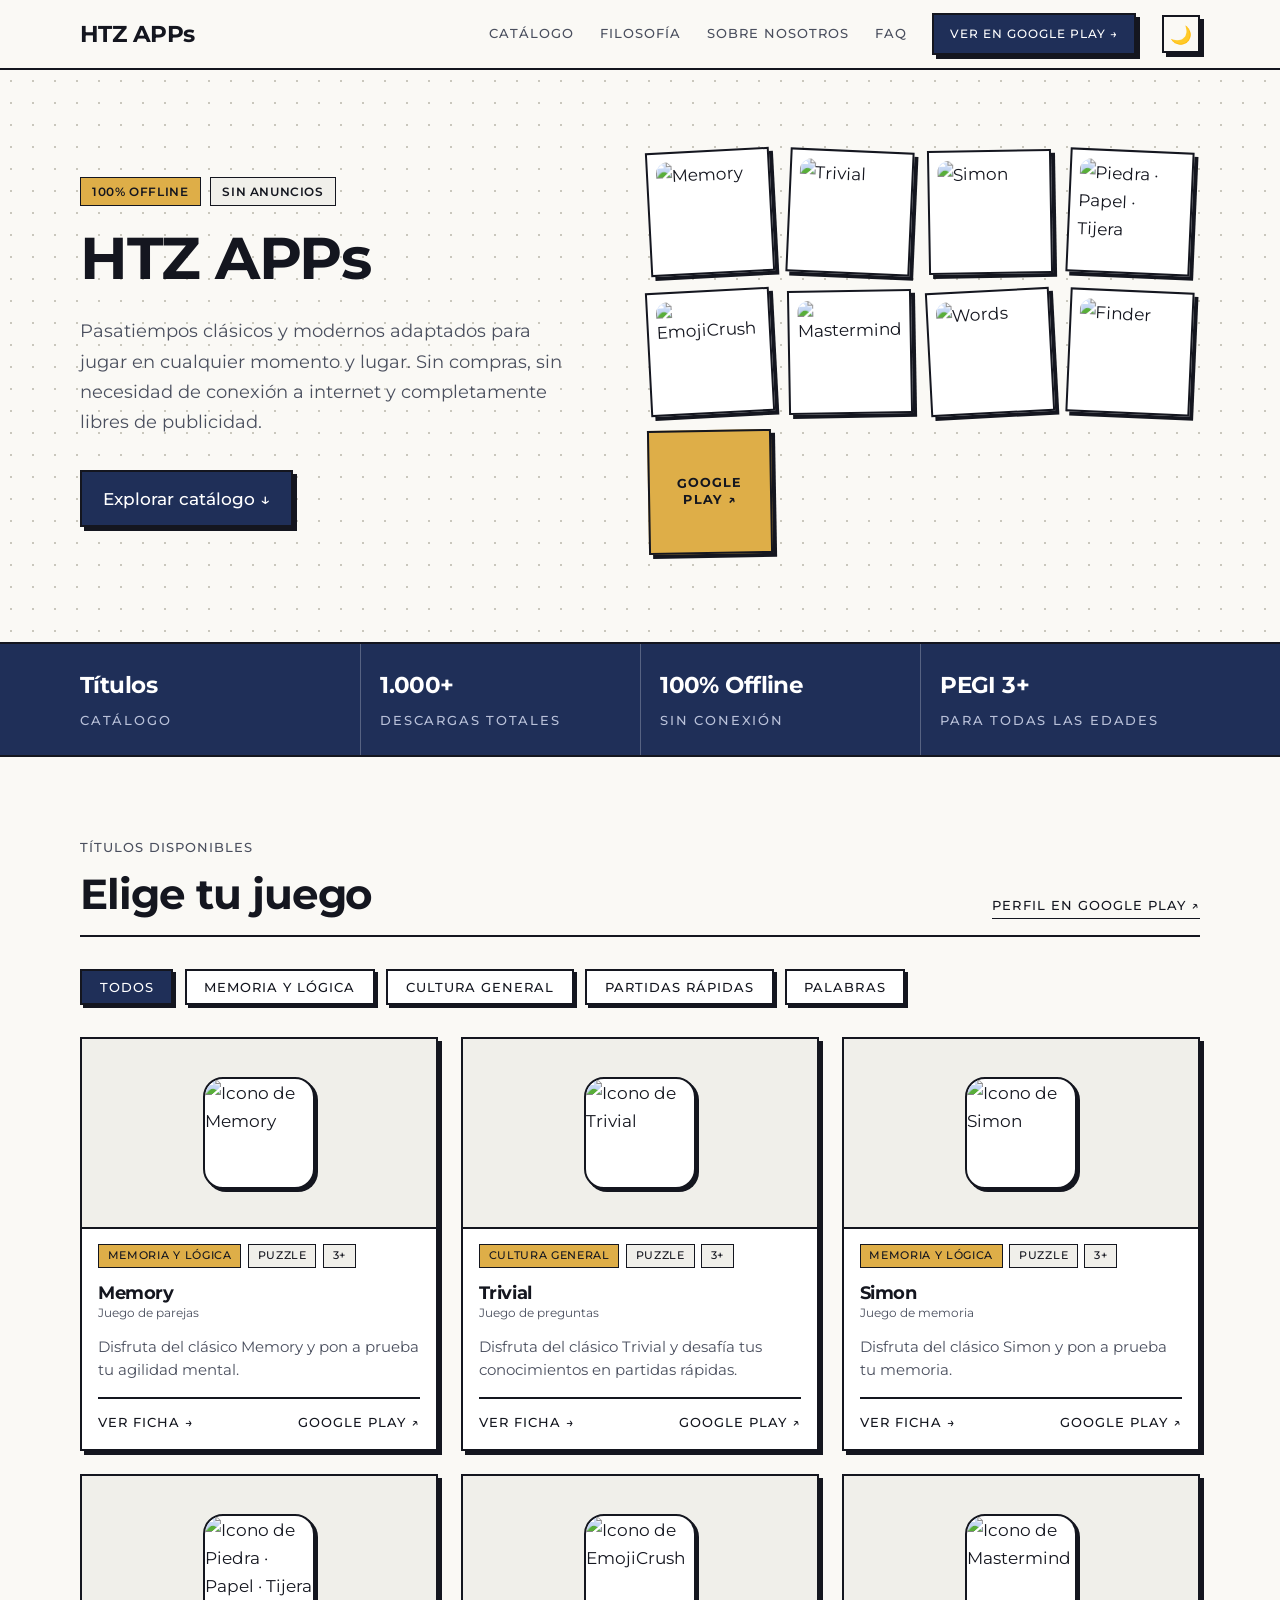
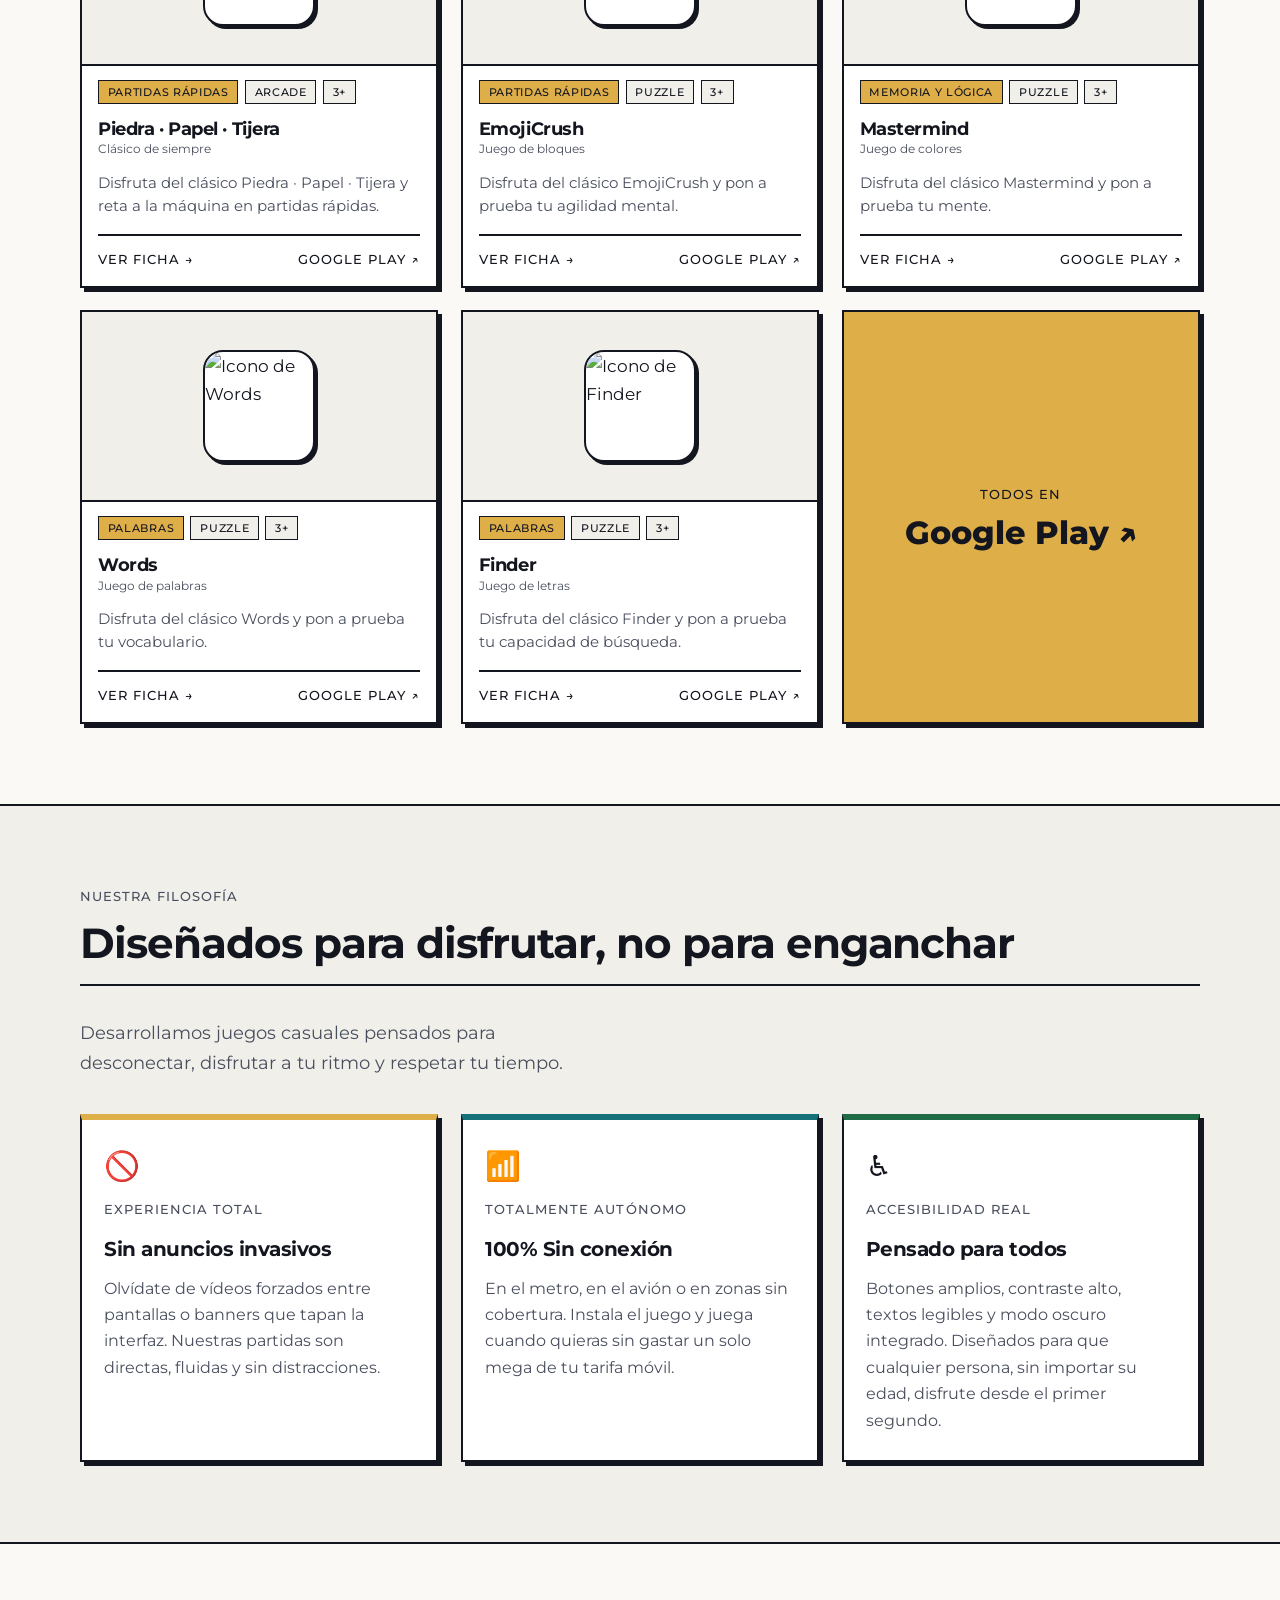
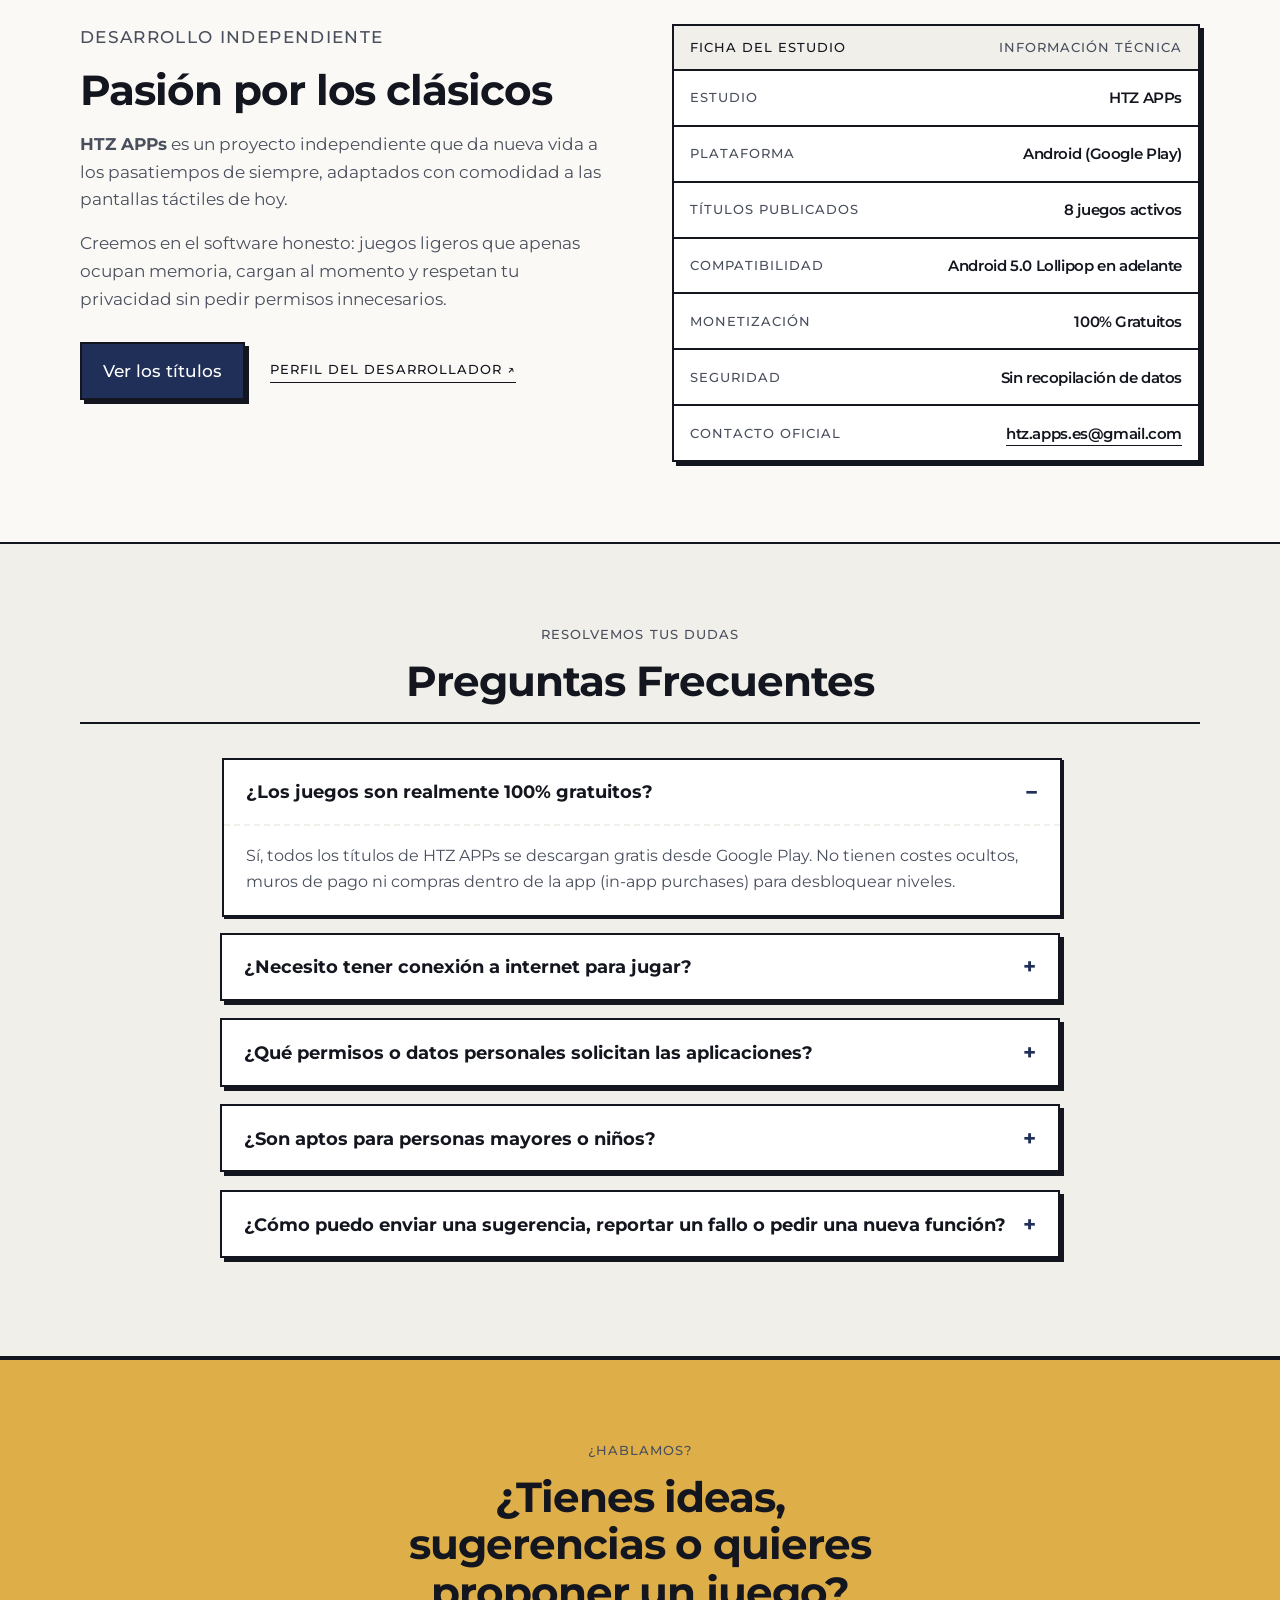
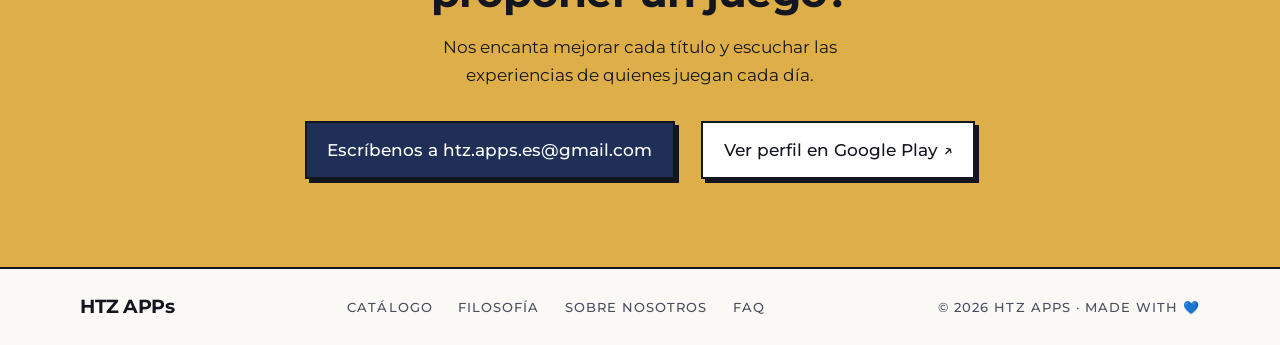
==== index.html @ 166939cc "Main version 0.0.1" ====
<!DOCTYPE html>
<html lang="es">
<head>
<meta charset="UTF-8">
<meta name="viewport" content="width=device-width, initial-scale=1">
<title>HTZ APPs — Juegos clásicos, gratis y sin anuncios</title>
<meta name="description" content="Juegos clásicos: Memory, Trivial, Simon, Piedra · Papel · Tijera, EmojiCrush, Mastermind, Words y Finder. Gratis, offline y sin anuncios.">
<meta name="robots" content="index, follow, max-image-preview:large">
<meta name="author" content="HTZ APPs">

<link rel="canonical" href="https://htzapps.es/">
<link rel="alternate" hreflang="es" href="https://htzapps.es/">
<link rel="alternate" hreflang="x-default" href="https://htzapps.es/">

<!-- Open Graph (Twitter/X lo reutiliza si no hay etiquetas twitter:* propias) -->
<meta property="og:type" content="website">
<meta property="og:url" content="https://htzapps.es/">
<meta property="og:title" content="HTZ APPs — Juegos clásicos">
<meta property="og:description" content="Memory, Trivial, Simon, Piedra · Papel · Tijera, EmojiCrush, Mastermind, Words y Finder. Gratis en Google Play, 100% offline y sin anuncios.">
<meta property="og:image" content="https://htzapps.es/og-home.png">
<meta property="og:image:width" content="1200">
<meta property="og:image:height" content="630">
<meta property="og:image:alt" content="HTZ APPs: juegos clásicos">
<meta property="og:site_name" content="HTZ APPs">
<meta property="og:locale" content="es_ES">
<meta name="twitter:card" content="summary_large_image">

<!-- Iconos y tema -->
<link rel="icon" href="/favicon.ico" sizes="32x32">
<link rel="icon" href="/icon.svg" type="image/svg+xml">
<link rel="apple-touch-icon" href="/apple-touch-icon.png">
<link rel="manifest" href="manifest.json">
<meta name="color-scheme" content="light dark">
<meta name="theme-color" content="#1f2f58" media="(prefers-color-scheme: light)">
<meta name="theme-color" content="#0f1117" media="(prefers-color-scheme: dark)">

<!-- Fuentes: solo los pesos que se usan, con display=swap para evitar texto invisible -->
<link rel="preconnect" href="https://fonts.googleapis.com">
<link rel="preconnect" href="https://fonts.gstatic.com" crossorigin>
<link href="https://fonts.googleapis.com/css2?family=Montserrat:wght@400;600;700;800&display=swap" rel="stylesheet">
<link rel="stylesheet" href="styles.css">

</head>
<body id="arriba">
<header class="nav">
  <div class="container nav-inner">
    <a href="#arriba" class="brand"><strong>HTZ APPs</strong></a>
    <nav class="links mono">
      <a href="#catalogo">Catálogo</a>
      <a href="#valores">Filosofía</a>
      <a href="#sobre">Sobre nosotros</a>
      <a href="#faq">FAQ</a>
      <a class="btn btn-sm" href="https://play.google.com/store/apps/developer?id=HTZ+APPs" target="_blank" rel="noopener">Ver en Google Play →</a>
      <button id="dark-toggle" class="dark-toggle" aria-label="Cambiar tema" title="Cambiar tema">🌙</button>
    </nav>
  </div>
</header>

<main>
  <section class="hero">
    <div class="container hero-inner">
      <div>
        <div class="badge-row mono">
          <span class="badge badge-gold">100% Offline</span>
          <span class="badge">Sin Anuncios</span>
        </div>
        <h1>HTZ APPs</h1>
        <p class="lead">Pasatiempos clásicos y modernos adaptados para jugar en cualquier momento y lugar. Sin compras, sin necesidad de conexión a internet y completamente libres de publicidad.</p>
        <div class="cta">
          <a class="btn" href="#catalogo">Explorar catálogo ↓</a>
        </div>
      </div>
      <div class="stickers" id="stickers" aria-label="Iconos de los juegos"></div>
    </div>
  </section>

  <section class="stats reveal">
    <div class="container stats-inner">
      <div><b>Títulos</b><span class="mono">Catálogo</span></div>
      <div><b>1.000+</b><span class="mono">Descargas totales</span></div>
      <div><b>100% Offline</b><span class="mono">Sin conexión</span></div>
      <div><b>PEGI 3+</b><span class="mono">Para todas las edades</span></div>
    </div>
  </section>

  <section id="catalogo" class="section reveal">
    <div class="container">
      <div class="section-head">
        <div><p class="eyebrow mono" id="count">Títulos disponibles</p><h2>Elige tu juego</h2></div>
        <a class="ulink mono" href="https://play.google.com/store/apps/developer?id=HTZ+APPs" target="_blank" rel="noopener">Perfil en Google Play ↗</a>
      </div>
      <div class="chips" id="chips" role="group" aria-label="Filtrar por tipo de juego"></div>
      <div class="grid" id="grid"></div>
    </div>
  </section>

  <section id="valores" class="section alt reveal">
    <div class="container">
      <div class="section-head">
        <div><p class="eyebrow mono">Nuestra filosofía</p><h2>Diseñados para disfrutar, no para enganchar</h2></div>
      </div>
      <p class="lead">Desarrollamos juegos casuales pensados para desconectar, disfrutar a tu ritmo y respetar tu tiempo.</p>
      <div class="cards">
        <article class="card c1 reveal reveal-delay-1">
          <span class="emoji">🚫</span>
          <span class="mono">Experiencia total</span>
          <h3>Sin anuncios invasivos</h3>
          <p>Olvídate de vídeos forzados entre pantallas o banners que tapan la interfaz. Nuestras partidas son directas, fluidas y sin distracciones.</p>
        </article>
        <article class="card c2 reveal reveal-delay-2">
          <span class="emoji">📶</span>
          <span class="mono">Totalmente autónomo</span>
          <h3>100% Sin conexión</h3>
          <p>En el metro, en el avión o en zonas sin cobertura. Instala el juego y juega cuando quieras sin gastar un solo mega de tu tarifa móvil.</p>
        </article>
        <article class="card c3 reveal reveal-delay-3">
          <span class="emoji">♿</span>
          <span class="mono">Accesibilidad real</span>
          <h3>Pensado para todos</h3>
          <p>Botones amplios, contraste alto, textos legibles y modo oscuro integrado. Diseñados para que cualquier persona, sin importar su edad, disfrute desde el primer segundo.</p>
        </article>
      </div>
    </div>
  </section>

  <section id="sobre" class="section reveal">
    <div class="container two-col">
      <div>
        <p class="eyebrow mono">Desarrollo independiente</p>
        <h2>Pasión por los clásicos</h2>
        <p><strong>HTZ APPs</strong> es un proyecto independiente que da nueva vida a los pasatiempos de siempre, adaptados con comodidad a las pantallas táctiles de hoy.</p>
        <p>Creemos en el software honesto: juegos ligeros que apenas ocupan memoria, cargan al momento y respetan tu privacidad sin pedir permisos innecesarios.</p>
        <div class="cta" style="margin-top:1.8rem">
          <a class="btn" href="#catalogo">Ver los títulos</a>
          <a class="ulink mono" href="https://play.google.com/store/apps/developer?id=HTZ+APPs" target="_blank" rel="noopener">Perfil del desarrollador ↗</a>
        </div>
      </div>
      <aside class="box">
        <div class="box-head mono"><b>Ficha del estudio</b><span>Información técnica</span></div>
        <dl>
          <div><dt class="mono">Estudio</dt><dd>HTZ APPs</dd></div>
          <div><dt class="mono">Plataforma</dt><dd>Android (Google Play)</dd></div>
          <div><dt class="mono">Títulos publicados</dt><dd>8 juegos activos</dd></div>
          <div><dt class="mono">Compatibilidad</dt><dd>Android 5.0 Lollipop en adelante</dd></div>
          <div><dt class="mono">Monetización</dt><dd>100% Gratuitos</dd></div>
          <div><dt class="mono">Seguridad</dt><dd>Sin recopilación de datos</dd></div>
          <div><dt class="mono">Contacto oficial</dt><dd><a href="mailto:htz.apps.es@gmail.com" class="ulink">htz.apps.es@gmail.com</a></dd></div>
        </dl>
      </aside>
    </div>
  </section>

  <section id="faq" class="section alt reveal">
    <div class="container">
      <div class="section-head" style="text-align:center;display:block">
        <p class="eyebrow mono">Resolvemos tus dudas</p>
        <h2>Preguntas Frecuentes</h2>
      </div>
      <div class="faq-list">
        <details class="faq-item" open>
          <summary class="faq-quest">¿Los juegos son realmente 100% gratuitos?</summary>
          <div class="faq-ans">Sí, todos los títulos de HTZ APPs se descargan gratis desde Google Play. No tienen costes ocultos, muros de pago ni compras dentro de la app (in-app purchases) para desbloquear niveles.</div>
        </details>
        <details class="faq-item">
          <summary class="faq-quest">¿Necesito tener conexión a internet para jugar?</summary>
          <div class="faq-ans">No, todos nuestros juegos están diseñados con arquitectura 100% offline. Una vez descargada la aplicación, puedes jugar sin wifi ni datos móviles en cualquier momento (viajes, metro, aviones o zonas rurales).</div>
        </details>
        <details class="faq-item">
          <summary class="faq-quest">¿Qué permisos o datos personales solicitan las aplicaciones?</summary>
          <div class="faq-ans">Ninguno. Respetamos rigurosamente tu privacidad: las apps no solicitan permisos de cámara, contactos, almacenamiento ni ubicación, y no comparten ni recopilan datos con terceros, cumpliendo el programa Familias de Google Play.</div>
        </details>
        <details class="faq-item">
          <summary class="faq-quest">¿Son aptos para personas mayores o niños?</summary>
          <div class="faq-ans">¡Totalmente! Todos cuentan con clasificación PEGI 3+ (apto para todas las edades). Ponemos un énfasis especial en la accesibilidad: botones grandes, textos con alto contraste y navegación intuitiva sin menús complejos.</div>
        </details>
        <details class="faq-item">
          <summary class="faq-quest">¿Cómo puedo enviar una sugerencia, reportar un fallo o pedir una nueva función?</summary>
          <div class="faq-ans">Nos encanta escuchar a nuestros jugadores. Puedes escribirnos directamente a nuestro correo de soporte: <a href="mailto:htz.apps.es@gmail.com" class="ulink">htz.apps.es@gmail.com</a>. Leemos y respondemos todos los mensajes.</div>
        </details>
      </div>
    </div>
  </section>

  <section id="contacto" class="contact reveal">
    <div class="container">
      <p class="eyebrow mono">¿Hablamos?</p>
      <h2>¿Tienes ideas, sugerencias o quieres proponer un juego?</h2>
      <p>Nos encanta mejorar cada título y escuchar las experiencias de quienes juegan cada día.</p>
      <div class="cta center">
        <a class="btn" href="mailto:htz.apps.es@gmail.com">Escríbenos a htz.apps.es@gmail.com</a>
        <a class="btn" href="https://play.google.com/store/apps/developer?id=HTZ+APPs" target="_blank" rel="noopener" style="background:#fff;color:var(--ink)">Ver perfil en Google Play ↗</a>
      </div>
    </div>
  </section>
</main>

<footer class="footer">
  <div class="container foot-inner">
    <div>
      <strong>HTZ APPs</strong>
    </div>
    <nav class="mono">
      <a href="#catalogo">Catálogo</a>
      <a href="#valores">Filosofía</a>
      <a href="#sobre">Sobre nosotros</a>
      <a href="#faq">FAQ</a>
    </nav>
    <small class="mono">© <span id="year"></span> HTZ APPs · Made with 💙</small>
  </div>
</footer>
<script>
const GAMES = [
 {
  "slug": "memory",
  "name": "Memory",
  "sub": "Juego de parejas",
  "cat": "Puzzle",
  "group": "Memoria y lógica",
  "tag": "Disfruta del clásico Memory y pon a prueba tu agilidad mental.",
  "pkg": "es.htz.apps.mmr",
  "icon": "w3W7sqttvqM63yMWeqkk27lg4IZMUrHsZUCNvADa8hjm4GTWHwHCVqOLhrVlimB5PaKwFT6vpBYujyY0nlJ2iRM",
  "shots": [
   "zd_Zck_IyeF_lBviswWkY3PmrtSjay0KaN39Qio5amnddO_6SLC-vE99clAvZSChPg2iKtKZqPAU5P-9fyfhork",
   "9LP0bHGSBbItE0f3i6Zk8iQ4bH_u_NnMLAR8Uat0XcdRT03TzIS5Ihj3W_HnKexvnZhcUlgoG9K7hb-szMrPM2g",
   "zGdxNYvUJ-B5HQrEbC-siVZbXrlskpqdZKdgzwg9L4mlPbAUN0aWZyGFYLM3VpaOo-QSfrBH7BEBOBP7r-esQx0",
   "dSgpwVcsZXLVLS6i-N6aYfpUuXY-x3sjbVF2Qtb2ZvKyPK0b95mT3OrZP3KU3I1GmpdZSE3MDgXHpbueLbJeRw",
   "zRpBG8Ifq4Lh_1MgWhHYShpRlovEnNT6g5lGHyfwZxNIMb3sjc0_uphNCyRcm1bGnyryMJgcAKO2gQad187ksHA",
   "AI70qJ6tCc3854mdWMhNNEdPU9KmkKyDrRSDuHt4UAGoTl8zcdNb-AmQLm5zXI5GlNG-sbEzQ1g1jhInqz5EBg",
   "SStBQvlRK1ttX7kHRg01W0NFlMfMO_ilxjGUCFYNkxRnzneMGdqQR6sK0MCgD_64oAemT8XG_NHv5Qe2S_fhNw",
   "EperKbY51smu07DfIoT0BtiFnTaAfqeIV3NBP-U-WfvFbbtCPFegVSCeVN8poZC-KyNyUvMT6w2dIyK39Me7sg"
  ]
 },
 {
  "slug": "trivial",
  "name": "Trivial",
  "sub": "Juego de preguntas",
  "cat": "Puzzle",
  "group": "Cultura general",
  "tag": "Disfruta del clásico Trivial y desafía tus conocimientos en partidas rápidas.",
  "pkg": "es.htz.apps.qzz",
  "icon": "MlF7uLMhcqztng5dBsTn2curMT3i3RVSWfEydcZrkT7xeJVYcyCp3cY4sUOZ4715oEJy65qvlnd2AZlSY9AESpE",
  "shots": [
   "eqhDJy2FbqIp3wKzjztROzPj0fobZufB04saMgPsZl2JRs6fxM5anmtWmzgO-XCwiKDfzdZm8qsSQ41Haeh0",
   "lAjuJWzDzjm-lZ_MGH5rQ16pibUKzunfqhiMEtO4N5XDfFLqygp_ofMScLuaB3rdM4Q4yMpn2qTdkJqmlueb",
   "pZa44p2cbpooizTyb5wzi8BUfub90En4sEYic6ZhbBYZALhytG2EF2he_lcde4pKbAaivo7mW7BHwK3VjA0BGg",
   "I61TvFP--Jny0JTDCdD8Vakr3Slg3uZLTfvwt1f4UZ12SUTEVVji5yymi8vkUimZDGDqL706AESAGjeykKvtffY",
   "f2gbundPsrszp6plWtGVRjq8yzWSqlZvg65tAINvLsEezP5EDIkDclpvJZVbw8crVKojJLR15--cLmycYLK0SA",
   "9bsiELnBhr92zydley8HNo3kY5x5L93523rAIw5NjvKClGDtIjysXQusKd7M2AwFR1c1mwzCPVEQ9yhtIrBI9Q",
   "jgd7qc6IidTv8Jcqz93s03Pg169pbGdx0GLE8VOd2YcyScubSdw-wxJ_j8vA4PakTC_FGcvPEujaE3PeqyZRAw",
   "JPStu5shwRqYb65OCf-hd_PXEAK-6mOAPfH0GHiNYA4Lx2Q_HJwKsXOfBAeZ7QtxkbUfa8R8CCe9CPQgqKHds_4"
  ]
 },
 {
  "slug": "simon",
  "name": "Simon",
  "sub": "Juego de memoria",
  "cat": "Puzzle",
  "group": "Memoria y lógica",
  "tag": "Disfruta del clásico Simon y pon a prueba tu memoria.",
  "pkg": "es.htz.apps.smn",
  "icon": "jEpk-uwvVaWfCE1HvDomNSkk80ZDq5qUl1kZuUZdNlTBgRa0lyR_Q7PCG9DC1QHsaermDf5fhHnHZ2lOU1uKjQ",
  "shots": [
   "xxB97xB08uqimFWumR9egdKIHZG_TFGN_LYTG5F3A6GJC5RrVmvft3NG0rk1N2v-LxMs9073HzxaT4h-nlpb8w",
   "JZE9OZhZgCW-jUKDi6R9qe4V6-71YNUfXwqdk_ZW9gpLkV7KAzF2x5ftYWJEEj7Zfv5a9ViaQxiMvQOcjA-bV1s",
   "37dwDW3WSqy1gCnuSRDck-skxBkwvHMFlOD6WWfOjGwpPtf7JhEZU1T9Z7OBCYuxJb49oYWfLgKYDuVwxlcy",
   "SEDlpZiDr4HhsU8it6vUjcc1eaECx6vyAzXbsbEhASLGcj6zUdf07MGzajU1pQoiLYrcl4s5fkCMb7cXNRBH1w",
   "QS0l0YP3WXiCSeyGbngbqLWNrH7MN6z1srr_rsbiCvdpoAupdCO1r8qzEtfVsuNIWlevpxmijir3kv4S0rzJ",
   "F27y2sSe5FKxS8RGfnGeSDLTRvCRUXy3dPYLXz65zqpZV1nprvYlTf5panFWzp3uR3_AT7zrjUlWAn-euuo9",
   "qIAmk5fhBWw1aMD1ZgVXiDL2ErbewAPBkCQik2VcBX3F3ypIeX46epNYYazwPijhzbzCzJxrw0MYmpeQ2qeyFn4",
   "FOCsiZYQsHAMhy8k6sBYFdgoqGltIma0jAj-shfrD6syv-xASXllHUKfEIvJgnRts4z5GJ_7iP5Wyi_WomjAn_U"
  ]
 },
 {
  "slug": "piedra-papel-tijera",
  "name": "Piedra · Papel · Tijera",
  "sub": "Clásico de siempre",
  "cat": "Arcade",
  "group": "Partidas rápidas",
  "tag": "Disfruta del clásico Piedra · Papel · Tijera y reta a la máquina en partidas rápidas.",
  "pkg": "es.ionic.rps.starter",
  "icon": "h7PcEVnBtkAJzA_n1GzZKPTujdei702N7N2Zvh1_oaTrqYqAOhBp9Wqmw3tV_jff5_Dvilcd0ViwD3dqMmyDZQ",
  "shots": [
   "G3uEBWfrmufvVKcxujFcEGuVpdSZryWa5bzPXQSABYLGZ3wg2oiBEQxyOtixjLHQrs9i0q3Oo6rP2YspfJnv9aw",
   "SXzpDepYisWD_vajsRixNBgtZxiXLY0P_a0O6AcRciVPsSAsJYz1guCnT2Pa2ZXbZ1JJphZmxWzRyh547AXt",
   "8p0ejRXvyeUGEbQEtJh7bWS2XtNbQOwncTfdvHdWHAmS9mQN6xQ08qHIB-Q1VXNaC_bFDOGiVYWHKsBbWlQY",
   "scnH9PDnQOuZdVTPOZ-E7n2xMSsAPhH7QPvOR3KNutj1fVwk41p5AuHzA_EJ5eD-uuIJ6OUXwqBbeS81KkPPsag",
   "QoqzWBkleqQCejsa88OvcKuLECAT3VGof7oJrVYhkRu3IeZAhRv3OJheADTFOsEw6UjrGcsRLNepI2jELNdMjA",
   "Zzfr5GVi_JMGxu4N1vSIOPI-WKWeodc7F6iWIR3eBb5ylNF2ziacwySrRNYandJ9Dhut5p0YDLLKX0Lr7fByzQ",
   "L9eu53q9KbymrR-rMZ5tOLuTiD8N6W9IxHD6WaQA2EdDtjsx9HmG60LhT3LJRDjLVmAReIOEp9WhdmRNjqvtK5Zk",
   "9uaRrW1AP3HrU8xzHfATgrfPRbdTFcCHH-ySMz9odfP8SruzNAnKIraPjGsAhmCFw7wQwrYaYYjXdNd20g"
  ]
 },
 {
  "slug": "emojicrush",
  "name": "EmojiCrush",
  "sub": "Juego de bloques",
  "cat": "Puzzle",
  "group": "Partidas rápidas",
  "tag": "Disfruta del clásico EmojiCrush y pon a prueba tu agilidad mental.",
  "pkg": "es.htz.apps.emc",
  "icon": "YCREgv7SPFcePHF85tzEPelY1tA16TIF8LMLqFEqfcK6swQVa9a5uhMfD7focXnaipFlDjl88K2MlfoO-RStpZs",
  "shots": [
   "71ncGykKmfZOrdHJbsuQMPh6Nf0B9m3P9ASa_j_bUtGSIzgriUwKFGUdfkjuoD2u6vhiRf7kKQ7Pb60xuJvm",
   "eHjXCEsHo_V3hjNhTJq66DxuRrX2pUjwPn1QaULEuKI9dfXDHU3EZ_ms5TOTxXjnYip7qh9OUYhXE-2DUngxHg",
   "PQf_68GCo7gk_o3LBowHKBab0lxBRFBkbGUm02QHM7wgXkFgeNVUmsLpxlaBJbJD70qUe3rEKzW4UkIyRKvGkM8",
   "BL8_0iiyRhtM19bYDupFTPN9IKMCQ-rKe70fCcntL9A7SHckypIiViVH-Gb58NxGv_FERW0ynGYRmn3djPOs_g",
   "B0ytIcgSX8FAXRiVdUbWPyUSLeImMLZ5-FjGlzYSUG9E3kcX05YGKyZkmVxKgTtXw1BhWciIx1QJe0koYE3t",
   "DMcmM3UJbe6j6GmK4qdiwiu7phJapXHVGHmZSrCKCfDcY289Wpi5GlSPLFNwvTCLPiHvn4jY8K1KoD39QAJtng",
   "vg3fsMJKhVgf7vP4yCtwuci-rtYRinNVJwi2jG7wRdNy3e7y9aTXhHQe_-uOlBJolovHVWb5UtlN6BzqHLTgMFjqnU",
   "3Xw1PLbOH4m-qK1e2sqpFA6l5lbUoa4N99p5NFobc1cBcsqWjEVl4H5jHNLT0kprTbDHArqsN055AQCo8VGOEQ"
  ]
 },
 {
  "slug": "mastermind",
  "name": "Mastermind",
  "sub": "Juego de colores",
  "cat": "Puzzle",
  "group": "Memoria y lógica",
  "tag": "Disfruta del clásico Mastermind y pon a prueba tu mente.",
  "pkg": "es.htz.apps.mst",
  "icon": "5_28obxgT3ppA6-r-KIOGMOXI9Vc1l3l69gmvdiO2eRZJShQ-u1FPJEXho5FfJ09GeBGytPcx1-RQ98oasiuZw",
  "shots": [
   "Pp6oJfhFs5ZcbyQ311pa_jzt1sCe7OuYGlVAJNRQG2KMMN4q9bJdzJnluMFetfh7XKdpqANP1l6vmVeXEYMYQQ",
   "1cMlN_j723EjgRJBfbkpG8_L62dtXxaqFBySTNGT7CIcPonlSEtK6TneQcVLb2BZloUIUj-EQXYBytyibmj0bw",
   "bSjr6jInEYYOE6Gpq148UI7GppFLIqe8F4o_P2I5vPYMbClDNOnG6BejJEICejexBg4qzQ5PG2knRa3K87yFXQ",
   "BNoDZyVG8h5aIFAa_AFvVjeJ6lJLs1Lz39E5ecA02oc6wTQko3f3azz4wlvF1eShhD8CZKZnsqE1zbUcH_iTg",
   "WX4EDG6rF8MoiWPrX8E3mfyMtKAnE33LZL7rdd5CHg3lK8nx6nhkETLG4WuFcc-gjg-GIEob5zEmyi_I737JPQ",
   "wAK-3CloYBdArlWHGyPmwzi7MFWz-SI1EK2OSQA8qJ7kPKvtyWXD3FF5S9XIPTdoEEPT4mJYer_rWvFuMwqv6w",
   "LHa4LQENX13CDUxWAp-VjyMlBw72D7uOkt7ZyXHg005Mga-o-CDOf3RfmXvdaVodAc7RuyEMwz_Omo0uJULE",
   "pa7xTyG2NOSJPjWtvWKR6WLqXquhvOHAk9tbprAAUx6OnAYyFqeKkE1rrjRZQLzQaL6hCt3h_EZoFP7TSc4H8cQ"
  ]
 },
 {
  "slug": "words",
  "name": "Words",
  "sub": "Juego de palabras",
  "cat": "Puzzle",
  "group": "Palabras",
  "tag": "Disfruta del clásico Words y pon a prueba tu vocabulario.",
  "pkg": "es.htz.apps.wod",
  "icon": "--_7K474or0NI3U9qJBuKGhnVaPV2qpgF87aSPE6vwxqggZCRzofqkCi7ZGbOxdYU73B_jyhdcfyqiNTf6jG",
  "shots": [
   "OSGiDY2ADmko6sE311PyN6WQ_AlwPCqS7Stcpu0HRaRSEYGhrK9eX8TOGBnhbJK8fBwkFbm_fFIptqgQ8AmnaLI",
   "58msRDQzOBTduGU-xMxshe_RPMuNJMcD09BT7JVFBNWIOs2YysSN3pA5l4Pfwe6mY0Qmr-3mAHK7_9HR1hZi",
   "PbYhABeyYB4DLvMvALbiPJum57vq2B9LxQVWQqcw2Gs3geapqsSp21akP_3B71o7WA7Scqg49J2leXkSiw4xtA",
   "NFD7x2TT2XQXorLXr1bB2fuFIddUMGGJGJB3b5LNGiWlNDOxWp-oXQYxIZQnBJyUQokcyR-bQj4k4_KgocYZ-Q",
   "S9DJ1cvvD1gjQ_M4pBM4Z5oVtdXlZiSqgnqFq1cjiVE2iKTCGxXjVlzOItBo0cTqGKxtgQd2tTE8LQ1PUZ-ucA",
   "4NilegjYcRGD_SJn7shFNvriPWWwrYrSoxCuaqjxEARfT95J1_QPs1vKv3igQ0gNYh_WLP9RdrwNL67DPAFxEA",
   "9iHs-c_BBLQxxqQV23uYK-eJwWtT8C-7KGipYpBRE0bprikzF7HATkGwdjZy2MKugzo9bgkX1CA70ijPqjwtTw",
   "0ivlufezF8TsSggQDJ0UtzEsJPk3pSP-2NvgwxQVqzrXUdPuGuX4Xte_c8OF4xIbmM2lufhu-UCh_nN7FGJA"
  ]
 },
 {
  "slug": "finder",
  "name": "Finder",
  "sub": "Juego de letras",
  "cat": "Puzzle",
  "group": "Palabras",
  "tag": "Disfruta del clásico Finder y pon a prueba tu capacidad de búsqueda.",
  "pkg": "es.htz.apps.fdr",
  "icon": "LJxtdXqq29lXkc7Ey8no7vLqGgvpWZ_sn2aKFiBdXhiKYV3eUs93dJduAOcMhrH58JTWLr4FpLqmWTffWS1e6w",
  "shots": [
   "TgvM4dZYy6SNfU6yE5l3pNwaZAC2Mk7hweEYBo4gHOsuJLHA0MVI4eDPPppAxdJ2eIdsOsZY9hjLDSe8yccNrA",
   "TqJZ_NJlVQHl4Qs4HQA2EtDMrLwPNcJTDM1n18cqjOIRVVY81WTy4gbnfGuOzp30RDSi711I3zZQrSoX0ISUwXM",
   "6Aj7ZzTkgdVp0JY_ghl-oiHt3gk9Z6R2Bpn4KfGLr1m4lLfXK81uvKm6rIIIYLp3j2PDxVXxfNBCWbhAU9tLSQ",
   "pVZ0-XFYvVcBckGSdwcDvDwrZH9OzcUuETFTA-kz8o2yBz0uuvZfXhb1IVqbe2hs9zTBWBctZnQCv2zoK5Lbw",
   "DT0adyl3notvROQd_xDuHKK1dxxCrFWaByTeJp_LBddHZKF4AeOHCDKQjY__EBnZmy6XXJ1CwX3DxoTEV2cgVA",
   "FjC2DZdHz7TYWxmoEp-qfA-TQgm6mruDAc6xxx2MfwqBjz--3RWFAYRU7W5kwwmVZrIe117dlu8fLn4MrSsGew"
  ]
 }
];

const PLAY = "https://play.google.com/store/apps/developer?id=HTZ+APPs";
const CDN = "https://play-lh.googleusercontent.com/";
const $ = s => document.querySelector(s);
const icon = (g, s) => `${CDN}${g.icon}=s${s}-rw`;
const shot = (g, i) => `${CDN}${g.shots[i]}=w526-h296`;
const href = g => `juegos/${g.slug}.html`;

// ---- hero: pegatinas con los iconos ----
$("#stickers").innerHTML = GAMES.map(g => `
  <a class="sticker" href="${href(g)}" title="${g.name}"><img src="${icon(g, 256)}" alt="${g.name}"></a>`).join("")
  + `<a class="sticker sticker-more mono" href="${PLAY}" target="_blank" rel="noopener">Google<br>Play ↗</a>`;

// ---- catálogo ----
$("#grid").innerHTML = GAMES.map(g => `
  <article class="game pcard" data-group="${g.group}">
    <a class="pc-main" href="${href(g)}">
      <div class="shot"><img src="${icon(g, 512)}" alt="Icono de ${g.name}" loading="lazy"></div>
      <div class="tags mono"><span>${g.group}</span><span>${g.cat}</span><span>3+</span></div>
      <div class="meta"><div><h3>${g.name}</h3><small>${g.sub}</small></div></div>
      <p class="blurb">${g.tag}</p>
    </a>
    <div class="plinks mono"><a href="${href(g)}">Ver ficha →</a><a href="https://play.google.com/store/apps/details?id=${g.pkg}" target="_blank" rel="noopener">Google Play ↗</a></div>
  </article>`).join("") + `
  <a class="game pcard cta-card" data-group="todos" href="${PLAY}" target="_blank" rel="noopener">
    <span class="mono">Todos en</span><strong>Google Play ↗</strong>
  </a>`;

// ---- filtros ----
const groups = ["Todos", ...new Set(GAMES.map(g => g.group))];
$("#chips").innerHTML = groups.map((n, i) => `<button class="chip mono" type="button" aria-pressed="${i === 0}">${n}</button>`).join("");
$("#chips").addEventListener("click", e => {
  const b = e.target.closest(".chip"); if (!b) return;
  document.querySelectorAll(".chip").forEach(c => c.setAttribute("aria-pressed", c === b));
  const f = b.textContent; let n = 0;
  document.querySelectorAll(".pcard").forEach(c => {
    const show = f === "Todos" || c.dataset.group === f;
    c.classList.toggle("is-hidden", !show);
    if (show && c.dataset.group !== "todos") n++;
  });
  $("#count").textContent = f === "Todos" ? "Títulos disponibles" : `Mostrando ${n} de ${GAMES.length} juegos`;
});
$("#year").textContent = new Date().getFullYear();
</script>
<script>

// --- dark mode ---
(function(){
  const root = document.documentElement;
  const btn = document.getElementById('dark-toggle');
  const saved = localStorage.getItem('theme');
  const prefersDark = window.matchMedia('(prefers-color-scheme:dark)').matches;
  const apply = t => {
    root.setAttribute('data-theme', t);
    if(btn) btn.textContent = t==='dark' ? '☀️' : '🌙';
    localStorage.setItem('theme', t);
  };
  apply(saved || (prefersDark ? 'dark' : 'light'));
  if(btn) btn.addEventListener('click', () => {
    apply(root.getAttribute('data-theme')==='dark' ? 'light' : 'dark');
  });
})();

// --- sticky nav blur ---
(function(){
  const nav = document.querySelector('.nav');
  if(!nav) return;
  const onScroll = () => nav.classList.toggle('scrolled', window.scrollY > 10);
  window.addEventListener('scroll', onScroll, {passive:true});
  onScroll();
})();

// --- scroll reveal ---
(function(){
  const els = document.querySelectorAll('.reveal');
  if(!els.length) return;
  const io = new IntersectionObserver((entries) => {
    entries.forEach(e => { if(e.isIntersecting){ e.target.classList.add('visible'); io.unobserve(e.target); } });
  }, {threshold:0.08});
  els.forEach(el => io.observe(el));
})();

// --- share button ---
(function(){
  const btn = document.getElementById('share-btn');
  if(!btn) return;
  btn.addEventListener('click', async () => {
    const data = { title: document.title, url: location.href };
    if(navigator.share && navigator.canShare && navigator.canShare(data)){
      try{ await navigator.share(data); return; }catch(e){}
    }
    try{ await navigator.clipboard.writeText(location.href); }catch(e){}
    btn.textContent = '✓ ¡Enlace copiado!';
    btn.classList.add('copied');
    setTimeout(()=>{ btn.textContent = '📤 Compartir'; btn.classList.remove('copied'); }, 2200);
  });
})();

</script>
</body>
</html>
---- styles.css ----
:root{--bg:#faf9f5;--ink:#14161f;--navy:#1f2f58;--gold:#deae48;--gray:#f0efea;--muted:#4a4f5e;--teal:#14717a;--green:#1f6b45;--sh:4px 4px 0 var(--ink)}
*{box-sizing:border-box;margin:0;padding:0}
html{scroll-behavior:smooth;scroll-padding-top:70px}
body{font-family:Montserrat,system-ui,sans-serif;background:var(--bg);color:var(--ink);line-height:1.65;font-size:17px}
a{color:inherit;text-decoration:none}
ul{list-style:none}
h1,h2,h3,.brand strong,dd,.stats b,.footer strong,.meta h3,#mini-list strong{font-family:Montserrat,system-ui,sans-serif;letter-spacing:-.025em}
.mono{font-family:Montserrat,system-ui,sans-serif;text-transform:uppercase;letter-spacing:.08em;font-size:.8rem;font-weight:500}
.container{width:min(1120px,92%);margin-inline:auto}
.eyebrow{color:var(--muted);margin-bottom:.8rem}
h1{font-size:clamp(2.4rem,5vw,3.7rem);line-height:1.1;font-weight:700;margin-bottom:1.6rem}
h2{font-size:clamp(1.9rem,3.6vw,2.6rem);line-height:1.15;font-weight:700;margin-bottom:1rem}
mark{background:var(--gold);color:var(--ink);padding:0 .12em;border:2px solid var(--ink);box-shadow:3px 3px 0 var(--ink);display:inline-block;line-height:1.15}
/* nav */
.nav{position:sticky;top:0;z-index:10;background:var(--bg);border-bottom:2px solid var(--ink)}
.nav-inner{display:flex;justify-content:space-between;align-items:center;height:68px}
.brand{display:flex;align-items:baseline;gap:.6rem}
.brand strong{font-size:1.45rem;font-weight:700}
.brand span{color:var(--muted)}
.links{display:flex;align-items:center;gap:1.6rem;color:var(--muted)}
.links a:not(.btn):hover{color:var(--ink)}
/* buttons */
.btn{display:inline-block;background:var(--navy);color:#fff;border:2px solid var(--ink);box-shadow:var(--sh);padding:.8rem 1.3rem;font-weight:500;transition:.12s}
.btn:hover{transform:translate(2px,2px);box-shadow:2px 2px 0 var(--ink)}
.btn-sm{padding:.55rem 1rem;font-family:Montserrat,system-ui,sans-serif;color:#fff;font-size:.78rem;letter-spacing:.08em}
.ulink{border-bottom:1px solid var(--ink);color:var(--ink);padding-bottom:2px}
.ulink:hover{color:var(--navy);border-color:var(--navy)}
/* hero */
.hero{background:radial-gradient(circle,#c9c7bd 1px,transparent 1.3px) 0 0/22px 22px,var(--bg);padding:4.5rem 0 5rem}
.hero-inner{display:grid;grid-template-columns:1fr 1fr;gap:4rem;align-items:center}
.lead{color:var(--muted);max-width:520px;font-size:1.15rem}
.cta{display:flex;align-items:center;gap:1.6rem;margin-top:2rem;flex-wrap:wrap}
/* box */
.box{background:#fff;border:2px solid var(--ink);box-shadow:var(--sh)}
.box-head{display:flex;justify-content:space-between;background:var(--gray);padding:.7rem 1rem;border-bottom:2px solid var(--ink);color:var(--muted)}
.box-head b{color:var(--ink);font-weight:500}
#mini-list li{border-bottom:2px solid var(--ink)}
#mini-list li:last-child{border:0}
#mini-list a{display:flex;align-items:center;gap:.9rem;padding:.65rem 1rem;transition:.12s}
#mini-list a:hover{background:var(--gray)}
#mini-list img,.meta img{width:36px;height:36px;border:2px solid var(--ink);border-radius:6px;background:var(--gray)}
#mini-list strong{display:block;font-size:1.05rem;font-weight:700;line-height:1.2}
#mini-list small,.meta small{display:block;font-family:Montserrat,system-ui,sans-serif;font-size:.76rem;color:var(--muted)}
#mini-list .arrow{margin-left:auto;font-size:.7rem}
/* stats */
.stats{background:var(--navy);color:#fff;border-top:2px solid var(--ink);border-bottom:2px solid var(--ink)}
.stats-inner{display:grid;grid-template-columns:repeat(4,1fr)}
.stats-inner div{padding:1.4rem 1.2rem;border-left:1px solid rgba(255,255,255,.25)}
.stats-inner div:first-child{border:0;padding-left:0}
.stats b{display:block;font-size:1.45rem;font-weight:700}
.stats span{color:#b9c1d9;letter-spacing:.14em}
/* sections */
.section{padding:5rem 0}
.section.alt{background:var(--gray);border-top:2px solid var(--ink);border-bottom:2px solid var(--ink)}
.section-head{display:flex;justify-content:space-between;align-items:flex-end;border-bottom:2px solid var(--ink);padding-bottom:1rem;margin-bottom:2rem}
.section-head h2{margin:0}
.grid{display:grid;grid-template-columns:repeat(3,1fr);gap:1.4rem}
.game{background:#fff;border:2px solid var(--ink);box-shadow:var(--sh);display:flex;flex-direction:column;transition:.12s}
.game:hover{transform:translate(-2px,-2px);box-shadow:6px 6px 0 var(--ink)}
.shot{background:var(--gray);border-bottom:2px solid var(--ink);height:190px;overflow:hidden}
.shot img{width:100%;height:100%;object-fit:cover;display:block}
.meta{display:flex;align-items:center;gap:.8rem;padding:.9rem 1rem .8rem}
.meta h3{font-size:1.1rem;font-weight:700;line-height:1.2}
.more{margin:0 1rem;padding:.7rem 0 .9rem;border-top:2px solid var(--ink);color:var(--muted)}
/* cards */
.cards{display:grid;grid-template-columns:repeat(3,1fr);gap:1.4rem;margin-top:2.2rem}
.card{background:#fff;border:2px solid var(--ink);box-shadow:var(--sh);border-top-width:6px;padding:1.4rem 1.4rem 1.6rem}
.c1{border-top-color:var(--gold)}.c2{border-top-color:var(--teal)}.c3{border-top-color:var(--green)}
.card .mono{color:var(--muted);display:block;margin-bottom:.8rem}
.card h3{font-size:1.25rem;font-weight:700;margin-bottom:.6rem}
.card p{color:var(--muted);font-size:1rem}
/* studio */
.two-col{display:grid;grid-template-columns:1fr 1fr;gap:4rem;align-items:start}
.two-col p{color:var(--muted);margin-bottom:1rem;font-size:1.05rem}
dl div{display:flex;justify-content:space-between;align-items:center;gap:1rem;padding:.9rem 1rem;border-bottom:2px solid var(--ink)}
dl div:last-child{border:0}
dt{color:var(--muted)}
dd{font-weight:600;text-align:right;font-size:.95rem}
/* contact */
.contact{background:var(--gold);border-top:2px solid var(--ink);border-bottom:2px solid var(--ink);text-align:center;padding:5rem 0 5.5rem}
.contact h2{max-width:520px;margin:0 auto 1rem}
.contact p:not(.eyebrow){max-width:420px;margin:0 auto 2rem;color:var(--ink)}
/* footer */
.footer{padding:1.4rem 0}
.foot-inner{display:flex;justify-content:space-between;align-items:center;gap:1rem;flex-wrap:wrap;color:var(--muted)}
.foot-inner strong{color:var(--ink);font-size:1.2rem;font-weight:700}
.foot-inner nav{display:flex;gap:1.6rem}
.foot-inner a:hover{color:var(--ink)}
@media(max-width:860px){
  .hero-inner,.two-col,.cards{grid-template-columns:1fr;gap:2.5rem}
  .grid{grid-template-columns:1fr 1fr}
  .stats-inner{grid-template-columns:1fr 1fr}
  .stats-inner div:nth-child(3){border-left:0;padding-left:0}
  .links a:not(.btn){display:none}
  .brand span{display:none}
}
@media(max-width:540px){.grid{grid-template-columns:1fr}}
/* ---- páginas de juego ---- */
.game-hero{background:radial-gradient(circle,#c9c7bd 1px,transparent 1.3px) 0 0/22px 22px,var(--bg);padding:2rem 0 4rem}
.crumbs{color:var(--muted);margin-bottom:2rem}
.crumbs a{border-bottom:1px solid var(--muted)}
.crumbs a:hover{color:var(--ink);border-color:var(--ink)}
.gh-grid{display:grid;grid-template-columns:260px 1fr;gap:3rem;align-items:center}
.gh-icon{background:var(--gray);border:2px solid var(--ink);box-shadow:6px 6px 0 var(--ink);aspect-ratio:1;display:flex;align-items:center;justify-content:center;padding:1.2rem}
.gh-icon img{width:100%;height:100%;object-fit:contain;border-radius:22px}
.subtitle{font-size:1.35rem;color:var(--muted);margin:-.6rem 0 1rem}
.cta.center{justify-content:center}
.shots{display:flex;gap:1.2rem;overflow-x:auto;padding:0 .5rem 1.4rem 0;scroll-snap-type:x proximity}
.shot-btn{flex:0 0 auto;scroll-snap-align:start;border:2px solid var(--ink);box-shadow:var(--sh);background:#fff;padding:0;cursor:zoom-in;transition:.12s}
.shot-btn:hover{transform:translate(-2px,-2px);box-shadow:6px 6px 0 var(--ink)}
.shot-btn img{display:block;height:260px;width:auto}
.cards-4{grid-template-columns:repeat(4,1fr)}
.card .emoji{display:block;font-size:1.8rem;margin-bottom:.6rem}
.grid-sm{grid-template-columns:repeat(auto-fill,minmax(220px,1fr))}
.grid-sm .more{margin-top:auto}
.two-col h2+p,.two-col p+p{margin-top:.4rem}
.lightbox{position:fixed;inset:0;z-index:50;background:rgba(20,22,31,.92);display:flex;align-items:center;justify-content:center;padding:2rem}
.lightbox[hidden]{display:none}
.lightbox img{max-width:100%;max-height:100%;border:2px solid #fff}
.lb-close{position:absolute;top:1rem;right:1rem;background:var(--gold);border:2px solid var(--ink);padding:.5rem .9rem;cursor:pointer;color:var(--ink)}
@media(max-width:960px){.cards-4{grid-template-columns:1fr 1fr}}
@media(max-width:860px){.gh-grid{grid-template-columns:1fr;gap:2rem}.gh-icon{max-width:200px}}
@media(max-width:540px){.cards-4{grid-template-columns:1fr}.shot-btn img{height:200px}}

/* home: destacados y galería */
.gallery{display:flex;gap:1.2rem;overflow-x:auto;padding:0 .5rem 1.4rem 0}
.gshot{flex:0 0 auto;border:2px solid var(--ink);box-shadow:var(--sh);background:#fff;transition:.12s}
.gshot:hover{transform:translate(-2px,-2px);box-shadow:6px 6px 0 var(--ink)}
.gshot img{display:block;height:240px;width:auto;border-bottom:2px solid var(--ink)}
.gshot span{display:block;padding:.6rem .9rem;color:var(--muted)}
.hero .lead strong{color:var(--ink)}
/* ---- home: catálogo como protagonista ---- */
button{font-family:inherit}
.hero .btn{cursor:pointer}
.stickers{display:grid;grid-template-columns:repeat(4,1fr);gap:1rem;padding:.5rem}
.sticker{aspect-ratio:1;background:#fff;border:2px solid var(--ink);box-shadow:var(--sh);padding:.5rem;display:flex;align-items:center;justify-content:center;transition:.15s;transform:rotate(-3deg)}
.sticker:nth-child(even){transform:rotate(2.5deg)}
.sticker:nth-child(3n){transform:rotate(-1deg)}
.sticker:hover{transform:rotate(0) translate(-2px,-2px);box-shadow:6px 6px 0 var(--ink)}
.sticker img{width:100%;height:100%;object-fit:contain;border-radius:12px}
.sticker-more{background:var(--gold);text-align:center;line-height:1.3;font-weight:700;color:var(--ink)}
.chips{display:flex;flex-wrap:wrap;gap:.7rem;margin-bottom:2rem}
.chip{background:#fff;color:var(--ink);border:2px solid var(--ink);box-shadow:3px 3px 0 var(--ink);padding:.55rem 1.1rem;cursor:pointer;transition:.12s}
.chip:hover{transform:translate(1px,1px);box-shadow:2px 2px 0 var(--ink)}
.chip[aria-pressed="true"]{background:var(--navy);color:#fff}
.pcard .pc-main{display:flex;flex-direction:column;flex:1;color:inherit}
.pcard .shot{height:190px;background:var(--gray);display:flex;align-items:center;justify-content:center;border-bottom:2px solid var(--ink)}
.pcard .shot img{width:112px;height:112px;object-fit:contain;border-radius:20px;border:2px solid var(--ink);box-shadow:3px 3px 0 var(--ink);background:#fff;transition:transform .15s}
.pcard:hover .shot img{transform:scale(1.05)}
.tags{display:flex;flex-wrap:wrap;gap:.4rem;padding:.9rem 1rem 0}
.tags span{border:1.5px solid var(--ink);background:var(--gray);padding:.1rem .55rem;font-size:.7rem;letter-spacing:.06em}
.tags span:first-child{background:var(--gold)}
.blurb{padding:0 1rem 1rem;color:var(--muted);font-size:.95rem;line-height:1.5}
.plinks{display:flex;justify-content:space-between;margin:0 1rem;padding:.8rem 0 1rem;border-top:2px solid var(--ink)}
.plinks a:hover{color:var(--navy)}
.cta-card{background:var(--gold);justify-content:center;align-items:center;text-align:center;gap:.6rem;padding:2rem;min-height:320px}
.cta-card strong{font-size:2rem;font-weight:800;line-height:1.1}
.is-hidden{display:none!important}
@media(max-width:860px){.stickers{max-width:420px}}

/* ---- FAQ Accordion & Extras ---- */
.faq-list{max-width:840px;margin:2rem auto 0}
.faq-item{background:#fff;border:2px solid var(--ink);box-shadow:var(--sh);margin-bottom:1.1rem;transition:.12s}
.faq-item[open]{background:#fff;box-shadow:2px 2px 0 var(--ink);transform:translate(2px,2px)}
.faq-quest{padding:1.1rem 1.4rem;font-weight:700;font-size:1.1rem;cursor:pointer;list-style:none;display:flex;justify-content:space-between;align-items:center;user-select:none}
.faq-quest::-webkit-details-marker{display:none}
.faq-quest::after{content:"+";font-size:1.4rem;font-weight:700;line-height:1;color:var(--navy)}
.faq-item[open] .faq-quest::after{content:"−"}
.faq-ans{padding:0 1.4rem 1.3rem;color:var(--muted);font-size:1.02rem;line-height:1.6;border-top:2px dashed var(--gray);padding-top:1rem}
.badge-row{display:flex;gap:.6rem;flex-wrap:wrap;margin-bottom:1.2rem}
.badge{background:var(--gray);border:1.5px solid var(--ink);padding:.25rem .7rem;font-size:.75rem;font-weight:600;letter-spacing:.05em}
.badge-gold{background:var(--gold)}
.gallery-wrap{position:relative}
.gshot-title{font-size:.9rem;font-weight:700;color:var(--ink);display:block}
.gshot-sub{font-size:.78rem;color:var(--muted);display:block}



/* ===== DARK MODE ===== */
/*
  Paleta dark – ratios WCAG AA garantizados:
  --ink  (#e6e3d8) sobre --bg  (#181a20):  13.2 : 1  ✓
  --ink  (#e6e3d8) sobre --surf (#21242e):  8.9 : 1  ✓
  --muted(#9da4b4) sobre --bg  (#181a20):   4.8 : 1  ✓  (texto secundario ≥18px)
  --gold (#f5c842) sobre --bg  (#181a20):  10.4 : 1  ✓
  --gold (#f5c842) sobre --navy (#2c3e78):   6.1 : 1  ✓  (botón activo)
  --accent(#5d9cf5) sobre --bg  (#181a20):   5.9 : 1  ✓  (links/accent)
*/
[data-theme="dark"] {
  /* Base */
  --bg:   #181a20;   /* fondo principal — neutral muy oscuro, no azulado */
  --surf: #21242e;   /* tarjetas, paneles — 1 nivel sobre bg */
  --surf2:#2a2d3a;   /* hover / detalle — 2 niveles sobre bg */
  --ink:  #e6e3d8;   /* texto principal — ligeramente cálido para no cansar */
  --muted:#9da4b4;   /* texto secundario */
  --border:rgba(230,227,216,.14); /* bordes sutiles */

  /* Marca — ajustados para oscuro */
  --navy: #2c3e78;   /* botones primarios: fondo */
  --accent:#5d9cf5;  /* links, chips activos, highlights */
  --gold: #f5c842;   /* dorado — más luminoso que el claro para igual percepción */
  --teal: #3ec6cf;
  --green:#52c48a;

  /* Sombra neo-brutalista en oscuro */
  --sh:   4px 4px 0 rgba(230,227,216,.18);
}

/* ---- Reset de colores base ---- */
[data-theme="dark"] body          { background:var(--bg); color:var(--ink); }
[data-theme="dark"] a             { color:inherit; }

/* ---- Nav ---- */
[data-theme="dark"] .nav          { background:rgba(24,26,32,.9); border-bottom-color:var(--border); }
[data-theme="dark"] .nav.scrolled { background:rgba(24,26,32,.88); }
[data-theme="dark"] .links        { color:var(--muted); }
[data-theme="dark"] .links a:not(.btn):hover { color:var(--ink); }
[data-theme="dark"] .brand strong { color:var(--ink); }

/* ---- Hero / dotted bg ---- */
[data-theme="dark"] .hero      { background:radial-gradient(circle,#2e3141 1px,transparent 1.3px) 0 0/22px 22px,var(--bg); }
[data-theme="dark"] .game-hero { background:radial-gradient(circle,#2e3141 1px,transparent 1.3px) 0 0/22px 22px,var(--bg); }
[data-theme="dark"] .lead      { color:var(--muted); }

/* ---- Stats bar ---- */
[data-theme="dark"] .stats       { background:#1e2435; border-color:var(--border); }
[data-theme="dark"] .stats span  { color:#8b97b8; }

/* ---- Secciones alternadas ---- */
[data-theme="dark"] .section.alt { background:var(--surf); border-color:var(--border); }

/* ---- Tarjetas filosofía ---- */
[data-theme="dark"] .card        { background:var(--surf); border-color:var(--border); }
[data-theme="dark"] .card p      { color:var(--muted); }
[data-theme="dark"] .c1          { border-top-color:var(--gold); }
[data-theme="dark"] .c2          { border-top-color:var(--teal); }
[data-theme="dark"] .c3          { border-top-color:var(--green); }

/* ---- Catálogo / juegos ---- */
[data-theme="dark"] .game        { background:var(--surf); border-color:var(--border); }
[data-theme="dark"] .game:hover  { border-color:rgba(230,227,216,.3); }
[data-theme="dark"] .pcard .shot { background:var(--surf2); border-color:var(--border); }
[data-theme="dark"] .blurb       { color:var(--muted); }
[data-theme="dark"] .tags span   { background:var(--surf2); border-color:var(--border); }
[data-theme="dark"] .tags span:first-child { background:var(--gold); color:#181a20; }
[data-theme="dark"] .plinks      { border-top-color:var(--border); }
[data-theme="dark"] .plinks a:hover { color:var(--accent); }
[data-theme="dark"] .cta-card    { background:var(--navy); border-color:var(--border); }

/* ---- Chips filtro ---- */
[data-theme="dark"] .chip                   { background:var(--surf); border-color:var(--border); color:var(--ink); }
[data-theme="dark"] .chip:hover             { background:var(--surf2); }
[data-theme="dark"] .chip[aria-pressed="true"] { background:var(--accent); color:#181a20; border-color:var(--accent); }

/* ---- Botones ---- */
[data-theme="dark"] .btn         { background:var(--accent); color:#181a20; border-color:rgba(230,227,216,.25); }
[data-theme="dark"] .btn:hover   { background:var(--accent); }
[data-theme="dark"] .btn-sm      { background:var(--accent); color:#181a20; }
/* botón secundario blanco explícito (en hero detail) */
[data-theme="dark"] a.btn[style*="background:#fff"] { background:var(--surf2) !important; color:var(--ink) !important; }

/* ---- mark / highlight ---- */
[data-theme="dark"] mark { background:var(--gold); color:#181a20; border-color:rgba(230,227,216,.3); }

/* ---- Box (ficha estudio) ---- */
[data-theme="dark"] .box         { background:var(--surf); border-color:var(--border); }
[data-theme="dark"] .box-head    { background:var(--surf2); border-color:var(--border); }
[data-theme="dark"] dt           { color:var(--muted); }
[data-theme="dark"] dl div       { border-bottom-color:var(--border); }

/* ---- FAQ ---- */
[data-theme="dark"] .faq-item        { background:var(--surf); border-color:var(--border); }
[data-theme="dark"] .faq-item[open]  { background:var(--surf2); }
[data-theme="dark"] .faq-ans         { color:var(--muted); border-top-color:var(--border); }
[data-theme="dark"] .faq-quest::after { color:var(--accent); }

/* ---- Contacto ---- */
[data-theme="dark"] .contact { background:#1e2435; border-color:var(--border); color:var(--ink); }
[data-theme="dark"] .contact p:not(.eyebrow) { color:var(--muted); }

/* ---- Footer ---- */
[data-theme="dark"] .footer     { border-top:2px solid var(--border); }
[data-theme="dark"] .foot-inner { color:var(--muted); }
[data-theme="dark"] .foot-inner strong { color:var(--ink); }
[data-theme="dark"] .foot-inner a:hover { color:var(--ink); }

/* ---- Stickers (home hero) ---- */
[data-theme="dark"] .sticker       { background:var(--surf); border-color:var(--border); }
[data-theme="dark"] .sticker-more  { background:var(--gold); color:#181a20; }

/* ---- Páginas de juego ---- */
[data-theme="dark"] .gh-icon        { background:var(--surf2); border-color:var(--border); }
[data-theme="dark"] .shot-btn       { background:var(--surf); border-color:var(--border); }
[data-theme="dark"] .shot-btn:hover { border-color:rgba(230,227,216,.4); }
[data-theme="dark"] .subtitle       { color:var(--muted); }
[data-theme="dark"] .crumbs         { color:var(--muted); }
[data-theme="dark"] .crumbs a       { border-color:var(--muted); }

/* ---- Badges ---- */
[data-theme="dark"] .badge      { background:var(--surf2); border-color:var(--border); }
[data-theme="dark"] .badge-gold { background:var(--gold); color:#181a20; }

/* ---- Links genéricos ---- */
[data-theme="dark"] .ulink       { color:var(--accent); border-color:var(--accent); }
[data-theme="dark"] .ulink:hover { color:var(--ink); border-color:var(--ink); }

/* ---- section-head divider ---- */
[data-theme="dark"] .section-head { border-bottom-color:var(--border); }

/* dark mode toggle button */
.dark-toggle {
  background:none;border:2px solid var(--ink);box-shadow:var(--sh);
  width:38px;height:38px;cursor:pointer;display:flex;align-items:center;
  justify-content:center;font-size:1.1rem;padding:0;flex-shrink:0;
  transition:.12s;color:var(--ink);
}
.dark-toggle:hover { transform:translate(2px,2px);box-shadow:2px 2px 0 var(--ink); }

/* ===== STICKY NAV BLUR ===== */
.nav { transition:background .25s,box-shadow .25s,backdrop-filter .25s; }
.nav.scrolled {
  background:rgba(250,249,245,.82);
  backdrop-filter:blur(14px);-webkit-backdrop-filter:blur(14px);
  box-shadow:0 2px 24px rgba(20,22,31,.08);
}
[data-theme="dark"] .nav.scrolled {
  background:rgba(15,17,23,.82);
}

/* ===== SCROLL ANIMATIONS ===== */
.reveal {
  opacity:0;transform:translateY(28px);
  transition:opacity .55s cubic-bezier(.22,1,.36,1),transform .55s cubic-bezier(.22,1,.36,1);
}
.reveal.visible { opacity:1;transform:translateY(0); }
.reveal-delay-1 { transition-delay:.08s; }
.reveal-delay-2 { transition-delay:.16s; }
.reveal-delay-3 { transition-delay:.24s; }

/* ===== SHARE BUTTON ===== */
.share-btn {
  background:none;border:2px solid var(--ink);box-shadow:var(--sh);
  padding:.6rem 1.1rem;cursor:pointer;font-family:inherit;font-size:.8rem;
  font-weight:600;letter-spacing:.06em;text-transform:uppercase;
  display:inline-flex;align-items:center;gap:.5rem;color:var(--ink);
  transition:.12s;
}
.share-btn:hover { transform:translate(2px,2px);box-shadow:2px 2px 0 var(--ink); }
.share-btn.copied { background:var(--gold); }
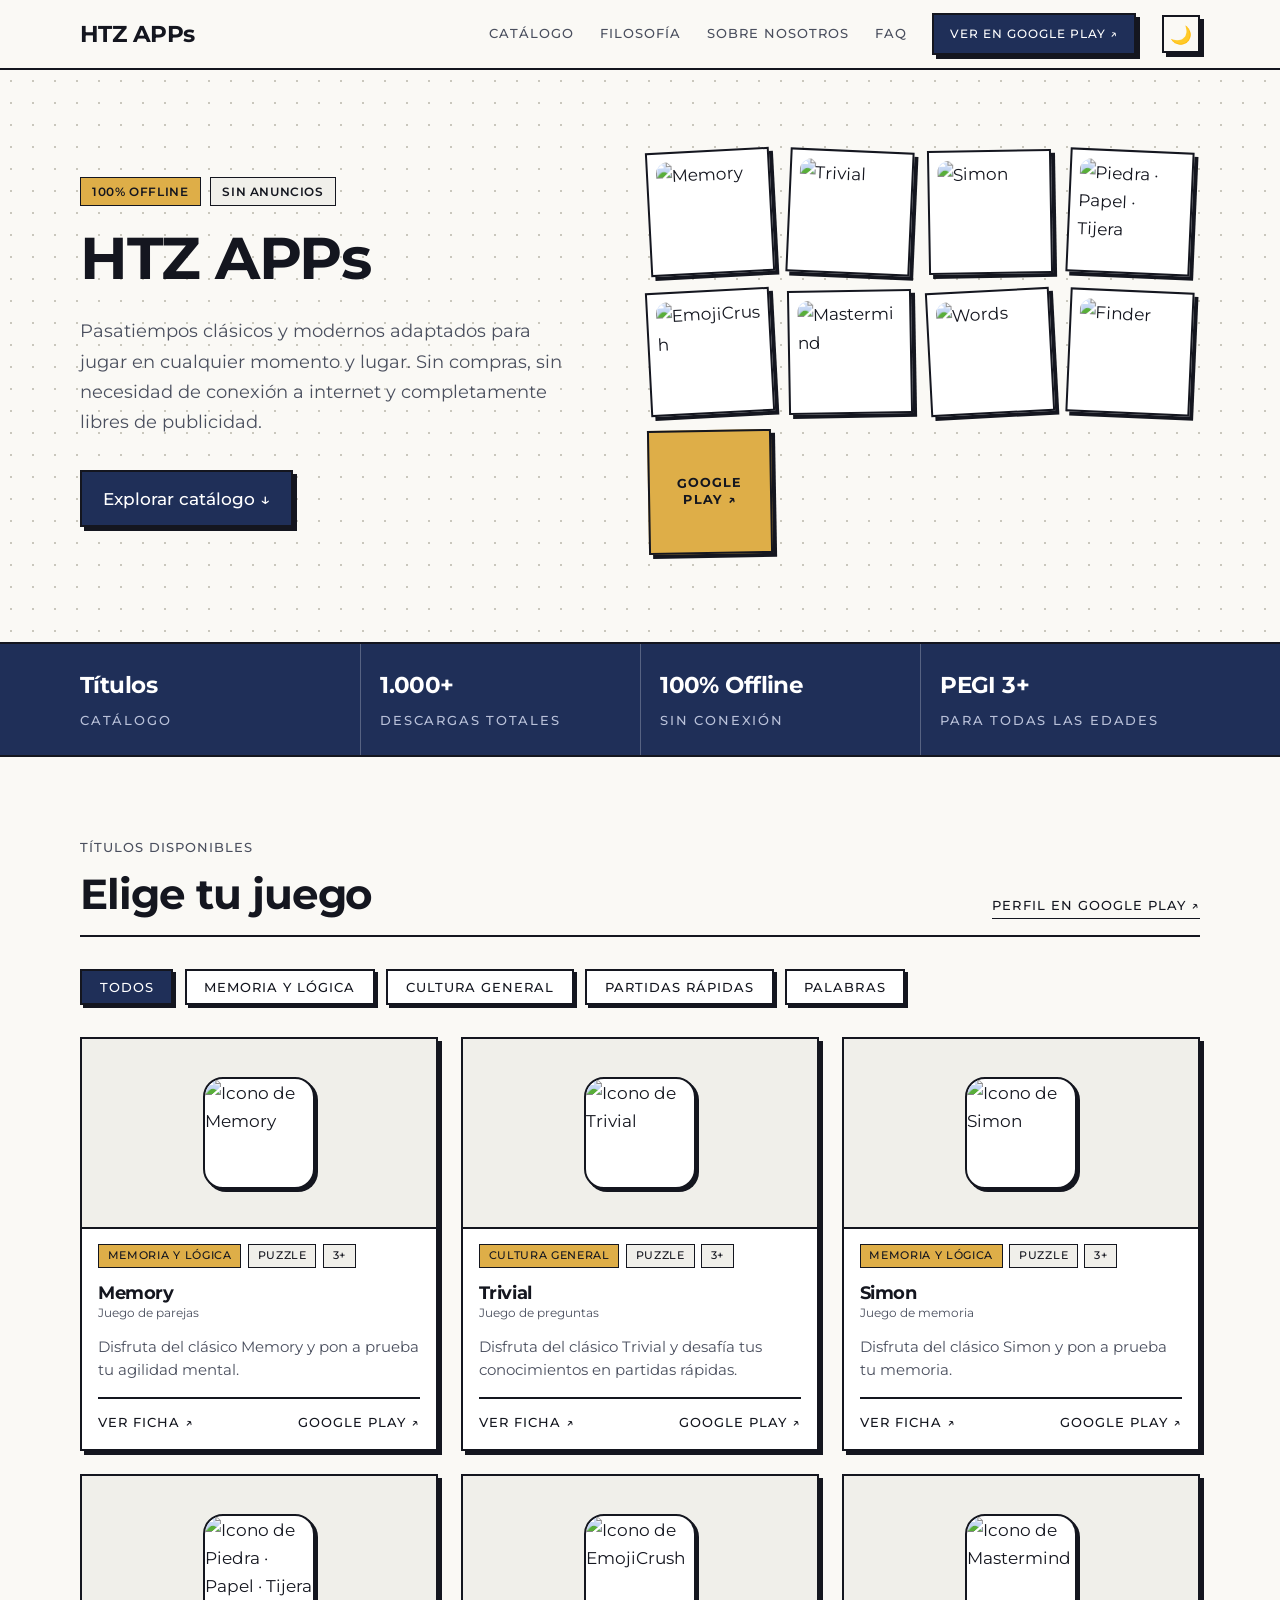
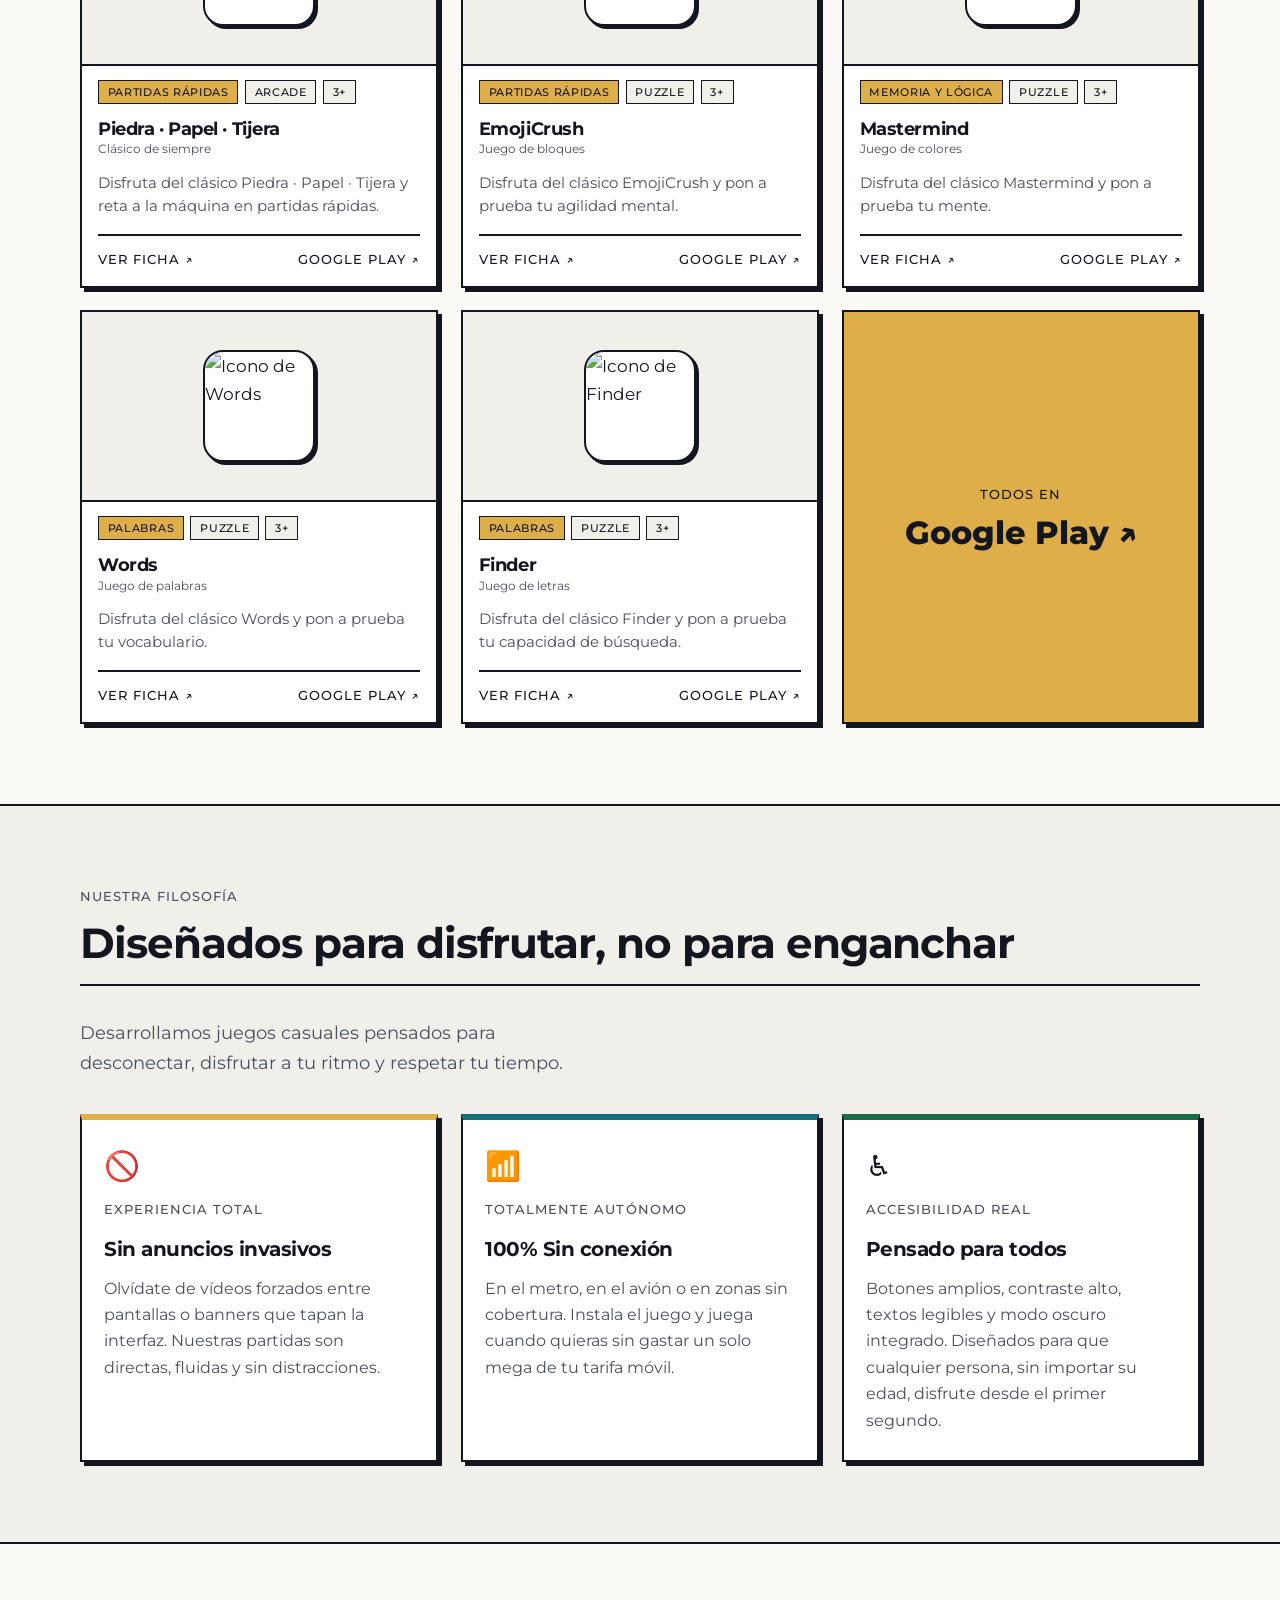
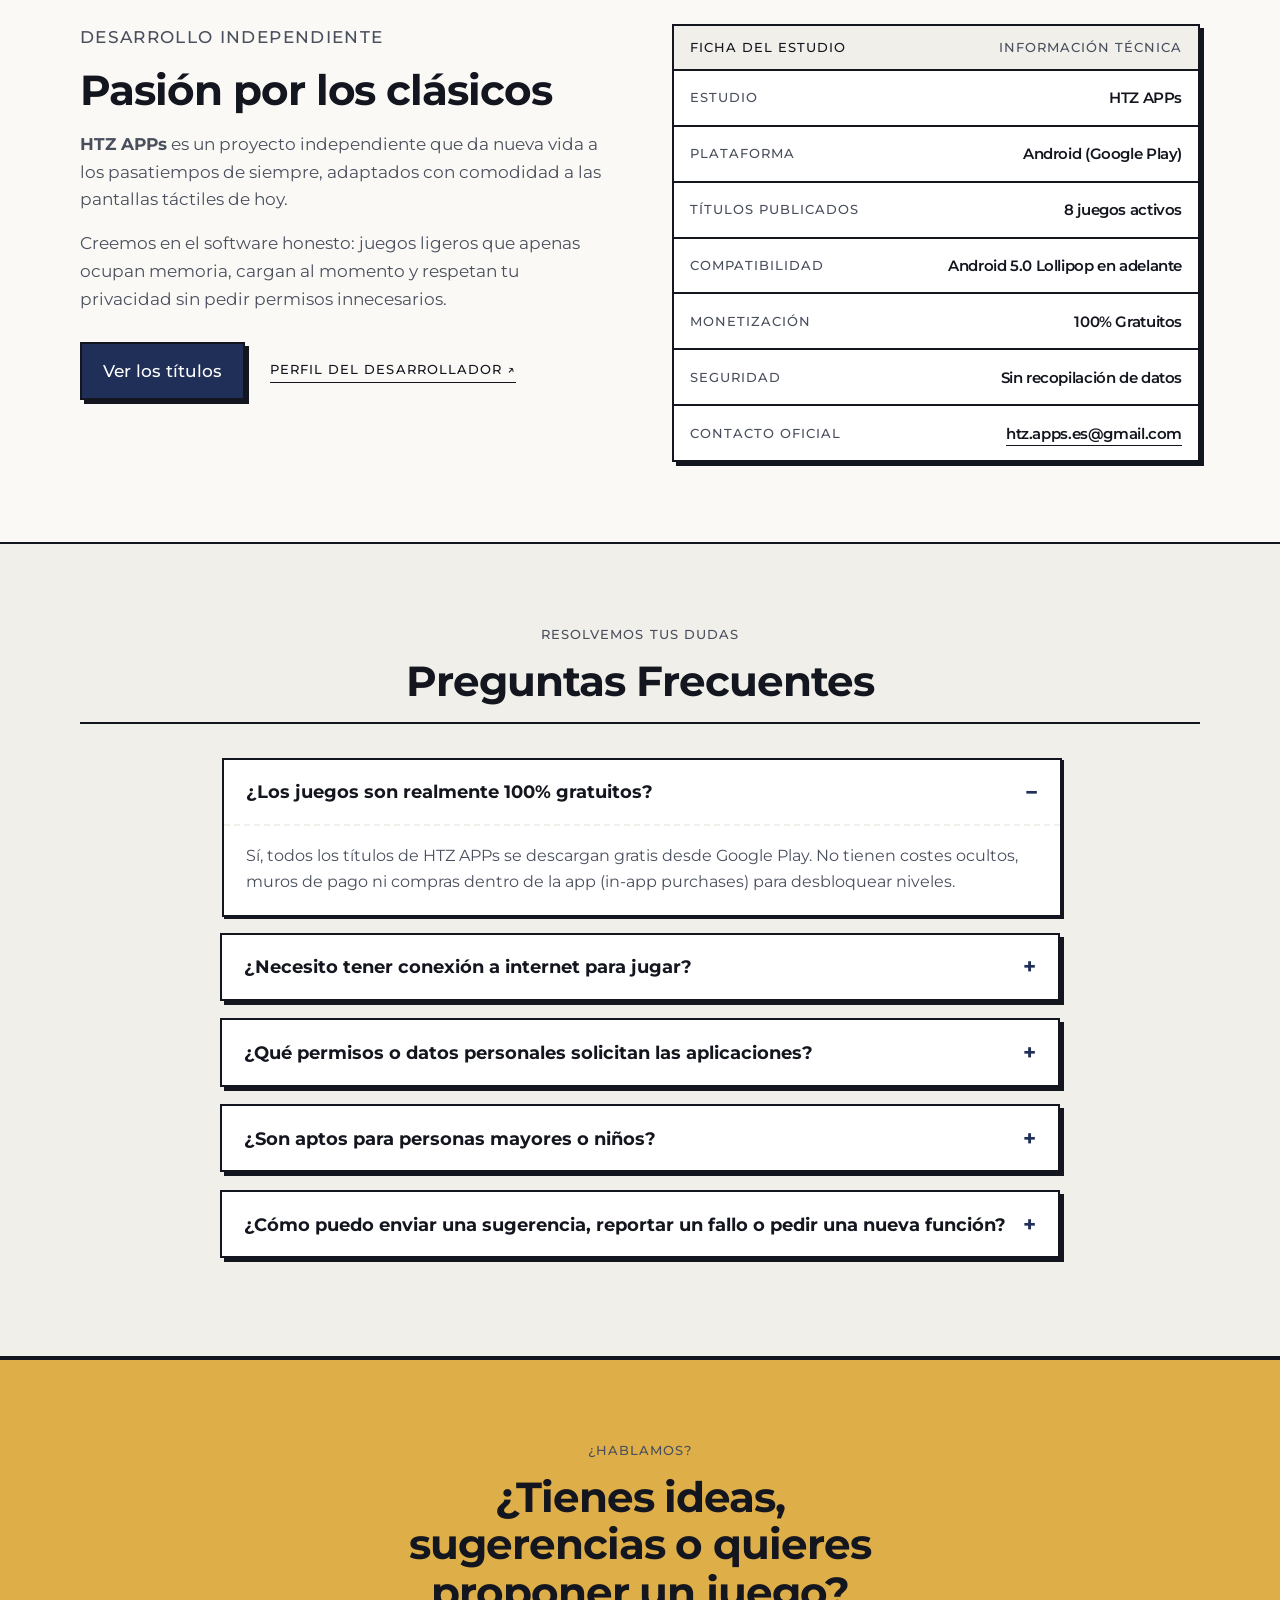
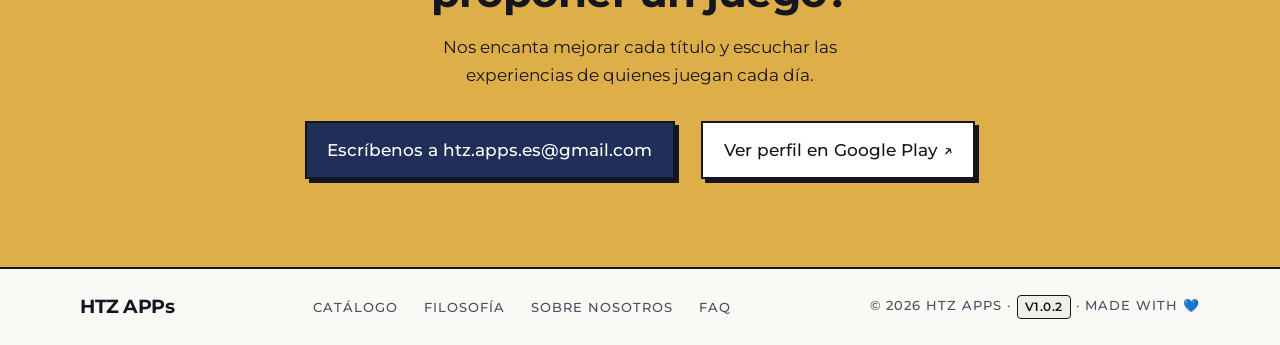
==== commit 5d8ca3db: "Main version 0.0.2 Fix responsive" ====
--- a/index.html
+++ b/index.html
@@ -50,7 +50,7 @@
       <a href="#valores">Filosofía</a>
       <a href="#sobre">Sobre nosotros</a>
       <a href="#faq">FAQ</a>
-      <a class="btn btn-sm" href="https://play.google.com/store/apps/developer?id=HTZ+APPs" target="_blank" rel="noopener">Ver en Google Play →</a>
+      <a class="btn btn-sm" href="https://play.google.com/store/apps/developer?id=HTZ+APPs" target="_blank" rel="noopener">Ver en Google Play ↗</a>
       <button id="dark-toggle" class="dark-toggle" aria-label="Cambiar tema" title="Cambiar tema">🌙</button>
     </nav>
   </div>
@@ -205,7 +205,7 @@
       <a href="#sobre">Sobre nosotros</a>
       <a href="#faq">FAQ</a>
     </nav>
-    <small class="mono">© <span id="year"></span> HTZ APPs · Made with 💙</small>
+    <small class="mono">© <span id="year"></span> HTZ APPs · <span class="foot-version">v1.0.2</span> · Made with 💙</small>
   </div>
 </footer>
 <script>
@@ -391,7 +391,7 @@
       <div class="meta"><div><h3>${g.name}</h3><small>${g.sub}</small></div></div>
       <p class="blurb">${g.tag}</p>
     </a>
-    <div class="plinks mono"><a href="${href(g)}">Ver ficha →</a><a href="https://play.google.com/store/apps/details?id=${g.pkg}" target="_blank" rel="noopener">Google Play ↗</a></div>
+    <div class="plinks mono"><a href="${href(g)}">Ver ficha ↗</a><a href="https://play.google.com/store/apps/details?id=${g.pkg}" target="_blank" rel="noopener">Google Play ↗</a></div>
   </article>`).join("") + `
   <a class="game pcard cta-card" data-group="todos" href="${PLAY}" target="_blank" rel="noopener">
     <span class="mono">Todos en</span><strong>Google Play ↗</strong>
@@ -451,19 +451,25 @@
   els.forEach(el => io.observe(el));
 })();
 
-// --- share button ---
+// --- share button (solo disponible en dispositivos móviles) ---
 (function(){
   const btn = document.getElementById('share-btn');
   if(!btn) return;
+  const isMobile = /Android|webOS|iPhone|iPad|iPod|BlackBerry|IEMobile|Opera Mini/i.test(navigator.userAgent) ||
+    (navigator.maxTouchPoints > 1 && /Macintosh/i.test(navigator.userAgent));
+  if(!isMobile || !navigator.share){
+    btn.remove();
+    return;
+  }
+  btn.style.display = 'inline-flex';
   btn.addEventListener('click', async () => {
-    const data = { title: document.title, url: location.href };
-    if(navigator.share && navigator.canShare && navigator.canShare(data)){
-      try{ await navigator.share(data); return; }catch(e){}
-    }
-    try{ await navigator.clipboard.writeText(location.href); }catch(e){}
-    btn.textContent = '✓ ¡Enlace copiado!';
-    btn.classList.add('copied');
-    setTimeout(()=>{ btn.textContent = '📤 Compartir'; btn.classList.remove('copied'); }, 2200);
+    try{
+      await navigator.share({
+        title: document.title,
+        text: document.querySelector('meta[name="description"]')?.content || document.title,
+        url: window.location.href
+      });
+    }catch(e){}
   });
 })();
 
--- a/styles.css
+++ b/styles.css
@@ -1,7 +1,8 @@
 :root{--bg:#faf9f5;--ink:#14161f;--navy:#1f2f58;--gold:#deae48;--gray:#f0efea;--muted:#4a4f5e;--teal:#14717a;--green:#1f6b45;--sh:4px 4px 0 var(--ink)}
 *{box-sizing:border-box;margin:0;padding:0}
-html{scroll-behavior:smooth;scroll-padding-top:70px}
-body{font-family:Montserrat,system-ui,sans-serif;background:var(--bg);color:var(--ink);line-height:1.65;font-size:17px}
+html{scroll-behavior:smooth;scroll-padding-top:70px;overflow-x:clip}
+body{font-family:Montserrat,system-ui,sans-serif;background:var(--bg);color:var(--ink);line-height:1.65;font-size:17px;overflow-x:clip;overflow-wrap:break-word}
+img{max-width:100%;height:auto}
 a{color:inherit;text-decoration:none}
 ul{list-style:none}
 h1,h2,h3,.brand strong,dd,.stats b,.footer strong,.meta h3,#mini-list strong{font-family:Montserrat,system-ui,sans-serif;letter-spacing:-.025em}
@@ -20,7 +21,7 @@
 .links{display:flex;align-items:center;gap:1.6rem;color:var(--muted)}
 .links a:not(.btn):hover{color:var(--ink)}
 /* buttons */
-.btn{display:inline-block;background:var(--navy);color:#fff;border:2px solid var(--ink);box-shadow:var(--sh);padding:.8rem 1.3rem;font-weight:500;transition:.12s}
+.btn{display:inline-block;background:var(--navy);color:#fff;border:2px solid var(--ink);box-shadow:var(--sh);padding:.8rem 1.3rem;font-weight:500;transition:.12s;max-width:100%;box-sizing:border-box}
 .btn:hover{transform:translate(2px,2px);box-shadow:2px 2px 0 var(--ink)}
 .btn-sm{padding:.55rem 1rem;font-family:Montserrat,system-ui,sans-serif;color:#fff;font-size:.78rem;letter-spacing:.08em}
 .ulink{border-bottom:1px solid var(--ink);color:var(--ink);padding-bottom:2px}
@@ -86,15 +87,8 @@
 .foot-inner strong{color:var(--ink);font-size:1.2rem;font-weight:700}
 .foot-inner nav{display:flex;gap:1.6rem}
 .foot-inner a:hover{color:var(--ink)}
-@media(max-width:860px){
-  .hero-inner,.two-col,.cards{grid-template-columns:1fr;gap:2.5rem}
-  .grid{grid-template-columns:1fr 1fr}
-  .stats-inner{grid-template-columns:1fr 1fr}
-  .stats-inner div:nth-child(3){border-left:0;padding-left:0}
-  .links a:not(.btn){display:none}
-  .brand span{display:none}
-}
-@media(max-width:540px){.grid{grid-template-columns:1fr}}
+.foot-version{display:inline-block;font-size:.72rem;padding:.08rem .45rem;border:1.5px solid var(--ink);background:var(--gray);color:var(--ink);border-radius:4px;vertical-align:middle;letter-spacing:.04em;font-weight:600}
+
 /* ---- páginas de juego ---- */
 .game-hero{background:radial-gradient(circle,#c9c7bd 1px,transparent 1.3px) 0 0/22px 22px,var(--bg);padding:2rem 0 4rem}
 .crumbs{color:var(--muted);margin-bottom:2rem}
@@ -118,9 +112,7 @@
 .lightbox[hidden]{display:none}
 .lightbox img{max-width:100%;max-height:100%;border:2px solid #fff}
 .lb-close{position:absolute;top:1rem;right:1rem;background:var(--gold);border:2px solid var(--ink);padding:.5rem .9rem;cursor:pointer;color:var(--ink)}
-@media(max-width:960px){.cards-4{grid-template-columns:1fr 1fr}}
-@media(max-width:860px){.gh-grid{grid-template-columns:1fr;gap:2rem}.gh-icon{max-width:200px}}
-@media(max-width:540px){.cards-4{grid-template-columns:1fr}.shot-btn img{height:200px}}
+
 
 /* home: destacados y galería */
 .gallery{display:flex;gap:1.2rem;overflow-x:auto;padding:0 .5rem 1.4rem 0}
@@ -156,7 +148,6 @@
 .cta-card{background:var(--gold);justify-content:center;align-items:center;text-align:center;gap:.6rem;padding:2rem;min-height:320px}
 .cta-card strong{font-size:2rem;font-weight:800;line-height:1.1}
 .is-hidden{display:none!important}
-@media(max-width:860px){.stickers{max-width:420px}}
 
 /* ---- FAQ Accordion & Extras ---- */
 .faq-list{max-width:840px;margin:2rem auto 0}
@@ -174,7 +165,117 @@
 .gshot-title{font-size:.9rem;font-weight:700;color:var(--ink);display:block}
 .gshot-sub{font-size:.78rem;color:var(--muted);display:block}
 
-
+/* ===== RESPONSIVE (TABLET & MOBILE) ===== */
+
+@media (max-width: 960px) {
+  .cards-4 { grid-template-columns: 1fr 1fr; }
+}
+
+@media (max-width: 860px) {
+  .hero-inner, .two-col, .cards { grid-template-columns: 1fr; gap: 2.2rem; }
+  .grid { grid-template-columns: 1fr 1fr; }
+  .gh-grid { grid-template-columns: 1fr; gap: 1.8rem; text-align: center; }
+  .gh-icon { max-width: 180px; margin-inline: auto; }
+  .game-hero .lead { margin-inline: auto; }
+  .game-hero .cta { justify-content: center; }
+  .stickers { max-width: 420px; margin-inline: auto; }
+  .links a:not(.btn) { display: none; }
+  .brand span { display: none; }
+}
+
+@media (max-width: 640px) {
+  .section, .section.alt { padding: 3.2rem 0; }
+  .hero { padding: 3rem 0 3.5rem; }
+  .game-hero { padding: 1.8rem 0 2.5rem; }
+  .contact { padding: 3.5rem 0 4rem; }
+  .contact h2 { font-size: clamp(1.5rem, 5.5vw, 2.2rem); }
+  h1 { font-size: clamp(2rem, 7vw, 2.9rem); margin-bottom: 1.2rem; }
+  h2 { font-size: clamp(1.6rem, 5.5vw, 2.2rem); margin-bottom: .8rem; }
+  .section-head { flex-direction: column; align-items: flex-start; gap: .75rem; padding-bottom: .8rem; margin-bottom: 1.5rem; }
+  .section-head h2 { margin: 0; }
+  .stats-inner { grid-template-columns: 1fr 1fr; }
+  .stats-inner div {
+    padding: 1rem .6rem !important;
+    text-align: center;
+    border: 0 !important;
+    border-bottom: 1px solid rgba(255,255,255,.2) !important;
+  }
+  .stats-inner div:nth-child(odd) {
+    border-right: 1px solid rgba(255,255,255,.2) !important;
+  }
+  .stats-inner div:nth-last-child(-n+2) {
+    border-bottom: 0 !important;
+  }
+  .stats b { font-size: 1.3rem; }
+  .stats span { font-size: .72rem; letter-spacing: .08em; }
+  .footer { padding: 1.6rem 0; }
+  .foot-inner { flex-direction: column; text-align: center; gap: 1.2rem; }
+  .foot-inner nav { flex-wrap: wrap; justify-content: center; gap: 1.2rem; }
+  .shots, .gallery { padding: 0 .25rem 1rem 0; -webkit-overflow-scrolling: touch; }
+  .chips { gap: .5rem; margin-bottom: 1.4rem; }
+  .chip { padding: .45rem .85rem; font-size: .75rem; }
+  .lightbox { padding: 1rem; }
+  .lb-close { top: .6rem; right: .6rem; padding: .4rem .75rem; font-size: .85rem; }
+}
+
+@media (max-width: 540px) {
+  .grid { grid-template-columns: 1fr; gap: 1.2rem; }
+  .cards, .cards-4 { grid-template-columns: 1fr; gap: 1.2rem; }
+  .stickers {
+    grid-template-columns: repeat(3, 1fr);
+    gap: .75rem;
+    max-width: 320px;
+    margin-inline: auto;
+    padding: .25rem;
+  }
+  .sticker-more { font-size: .75rem; line-height: 1.2; }
+  .two-col { gap: 2rem; }
+  dl div {
+    flex-direction: column;
+    align-items: flex-start;
+    gap: .25rem;
+    padding: .75rem .9rem;
+  }
+  dd { text-align: left; font-size: .9rem; word-break: break-word; }
+  .cta { flex-direction: column; align-items: stretch; gap: .8rem; }
+  .cta .btn, .cta .share-btn { width: 100%; text-align: center; justify-content: center; }
+  .contact .cta { max-width: 340px; margin: 1.8rem auto 0; }
+  .contact .btn { font-size: .92rem; padding: .8rem 1rem; word-break: break-word; }
+  .shot-btn img, .gshot img { height: 180px; }
+  .cta-card { min-height: 200px; padding: 1.6rem 1rem; }
+  .cta-card strong { font-size: 1.6rem; }
+  .faq-quest { padding: 1rem 1.1rem; font-size: 1rem; gap: .8rem; }
+  .faq-ans { padding: 0 1.1rem 1.1rem; padding-top: .8rem; font-size: .95rem; }
+}
+
+@media (max-width: 440px) {
+  .nav-inner { height: 58px; }
+  .brand strong { font-size: 1.25rem; }
+  .links { gap: .5rem; }
+  .nav .btn-sm {
+    font-size: 0 !important;
+    padding: .45rem .65rem;
+  }
+  .nav .btn-sm::after {
+    content: "Google Play ↗";
+    font-size: .72rem;
+    letter-spacing: .04em;
+    color: inherit;
+    font-family: inherit;
+    font-weight: inherit;
+  }
+  .dark-toggle { width: 34px; height: 34px; font-size: 1rem; }
+  .container { width: 93%; }
+  .gh-icon { max-width: 150px; }
+}
+
+@media (max-width: 380px) {
+  .brand strong { font-size: 1.12rem; }
+  .nav .btn-sm::after { font-size: .68rem; letter-spacing: 0; }
+  .nav .btn-sm { padding: .4rem .55rem; }
+  .dark-toggle { width: 32px; height: 32px; font-size: .9rem; }
+  .stickers { max-width: 280px; gap: .5rem; }
+}
 
 /* ===== DARK MODE ===== */
 /*
@@ -225,6 +326,7 @@
 /* ---- Stats bar ---- */
 [data-theme="dark"] .stats       { background:#1e2435; border-color:var(--border); }
 [data-theme="dark"] .stats span  { color:#8b97b8; }
+[data-theme="dark"] .stats-inner div { border-color:var(--border); }
 
 /* ---- Secciones alternadas ---- */
 [data-theme="dark"] .section.alt { background:var(--surf); border-color:var(--border); }
@@ -283,6 +385,7 @@
 [data-theme="dark"] .foot-inner { color:var(--muted); }
 [data-theme="dark"] .foot-inner strong { color:var(--ink); }
 [data-theme="dark"] .foot-inner a:hover { color:var(--ink); }
+[data-theme="dark"] .foot-version { background:var(--surf2); border-color:var(--border); color:var(--ink); }
 
 /* ---- Stickers (home hero) ---- */
 [data-theme="dark"] .sticker       { background:var(--surf); border-color:var(--border); }
@@ -337,12 +440,13 @@
 .reveal-delay-2 { transition-delay:.16s; }
 .reveal-delay-3 { transition-delay:.24s; }
 
-/* ===== SHARE BUTTON ===== */
+/* ===== SHARE BUTTON (solo visible en dispositivos móviles) ===== */
 .share-btn {
+  display:none;
   background:none;border:2px solid var(--ink);box-shadow:var(--sh);
   padding:.6rem 1.1rem;cursor:pointer;font-family:inherit;font-size:.8rem;
   font-weight:600;letter-spacing:.06em;text-transform:uppercase;
-  display:inline-flex;align-items:center;gap:.5rem;color:var(--ink);
+  align-items:center;gap:.5rem;color:var(--ink);
   transition:.12s;
 }
 .share-btn:hover { transform:translate(2px,2px);box-shadow:2px 2px 0 var(--ink); }
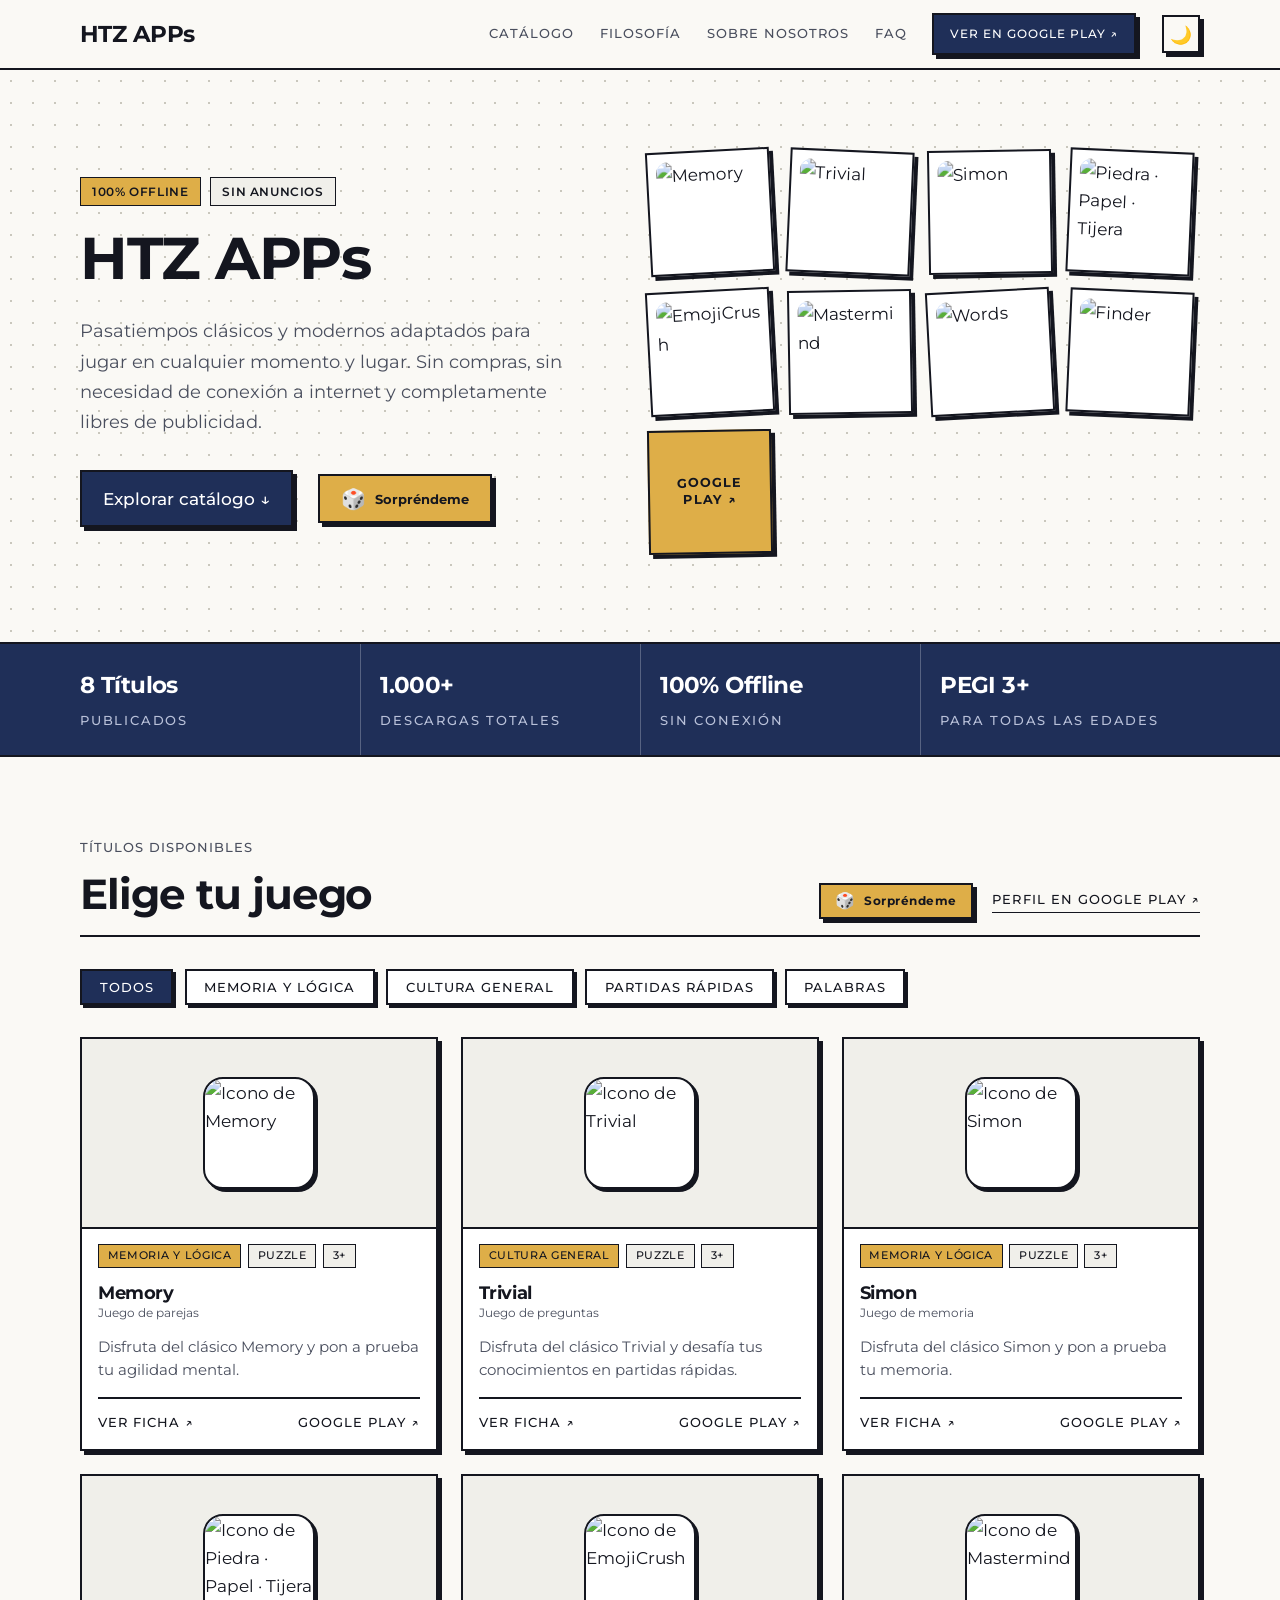
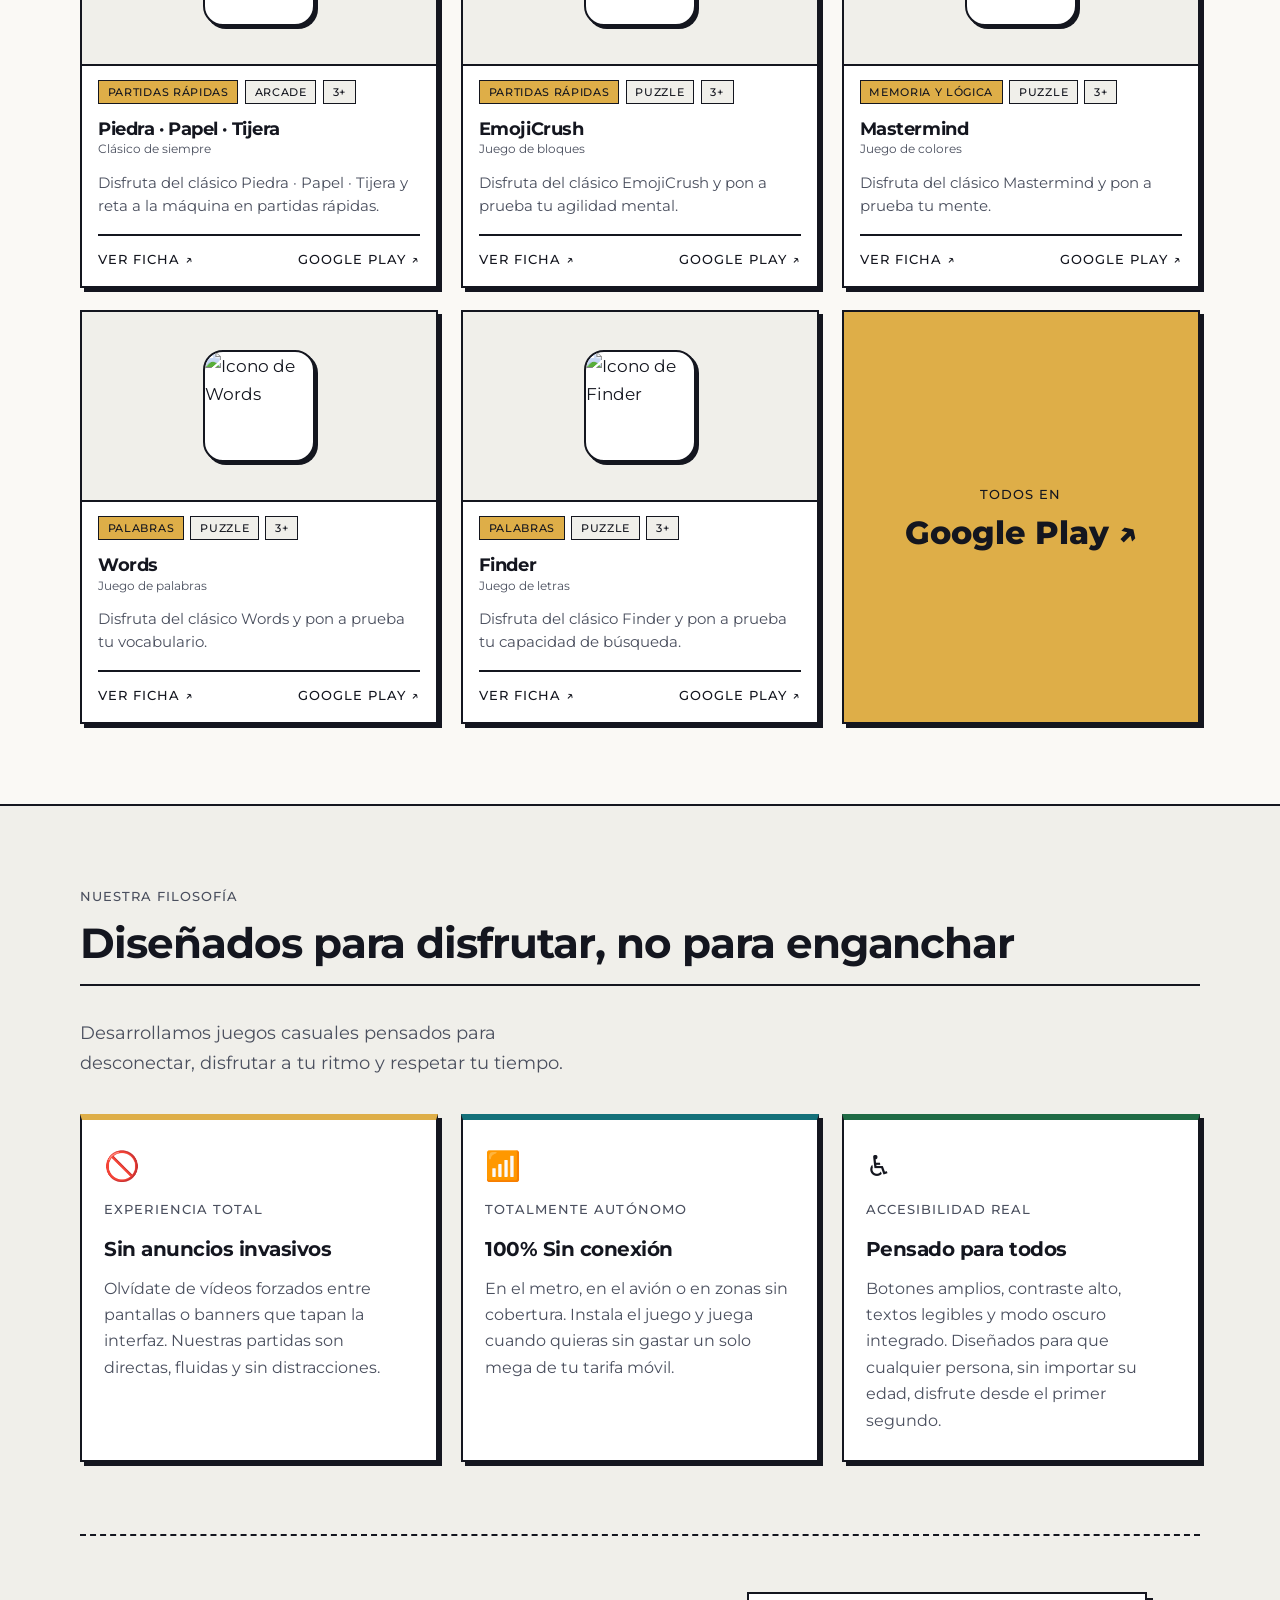
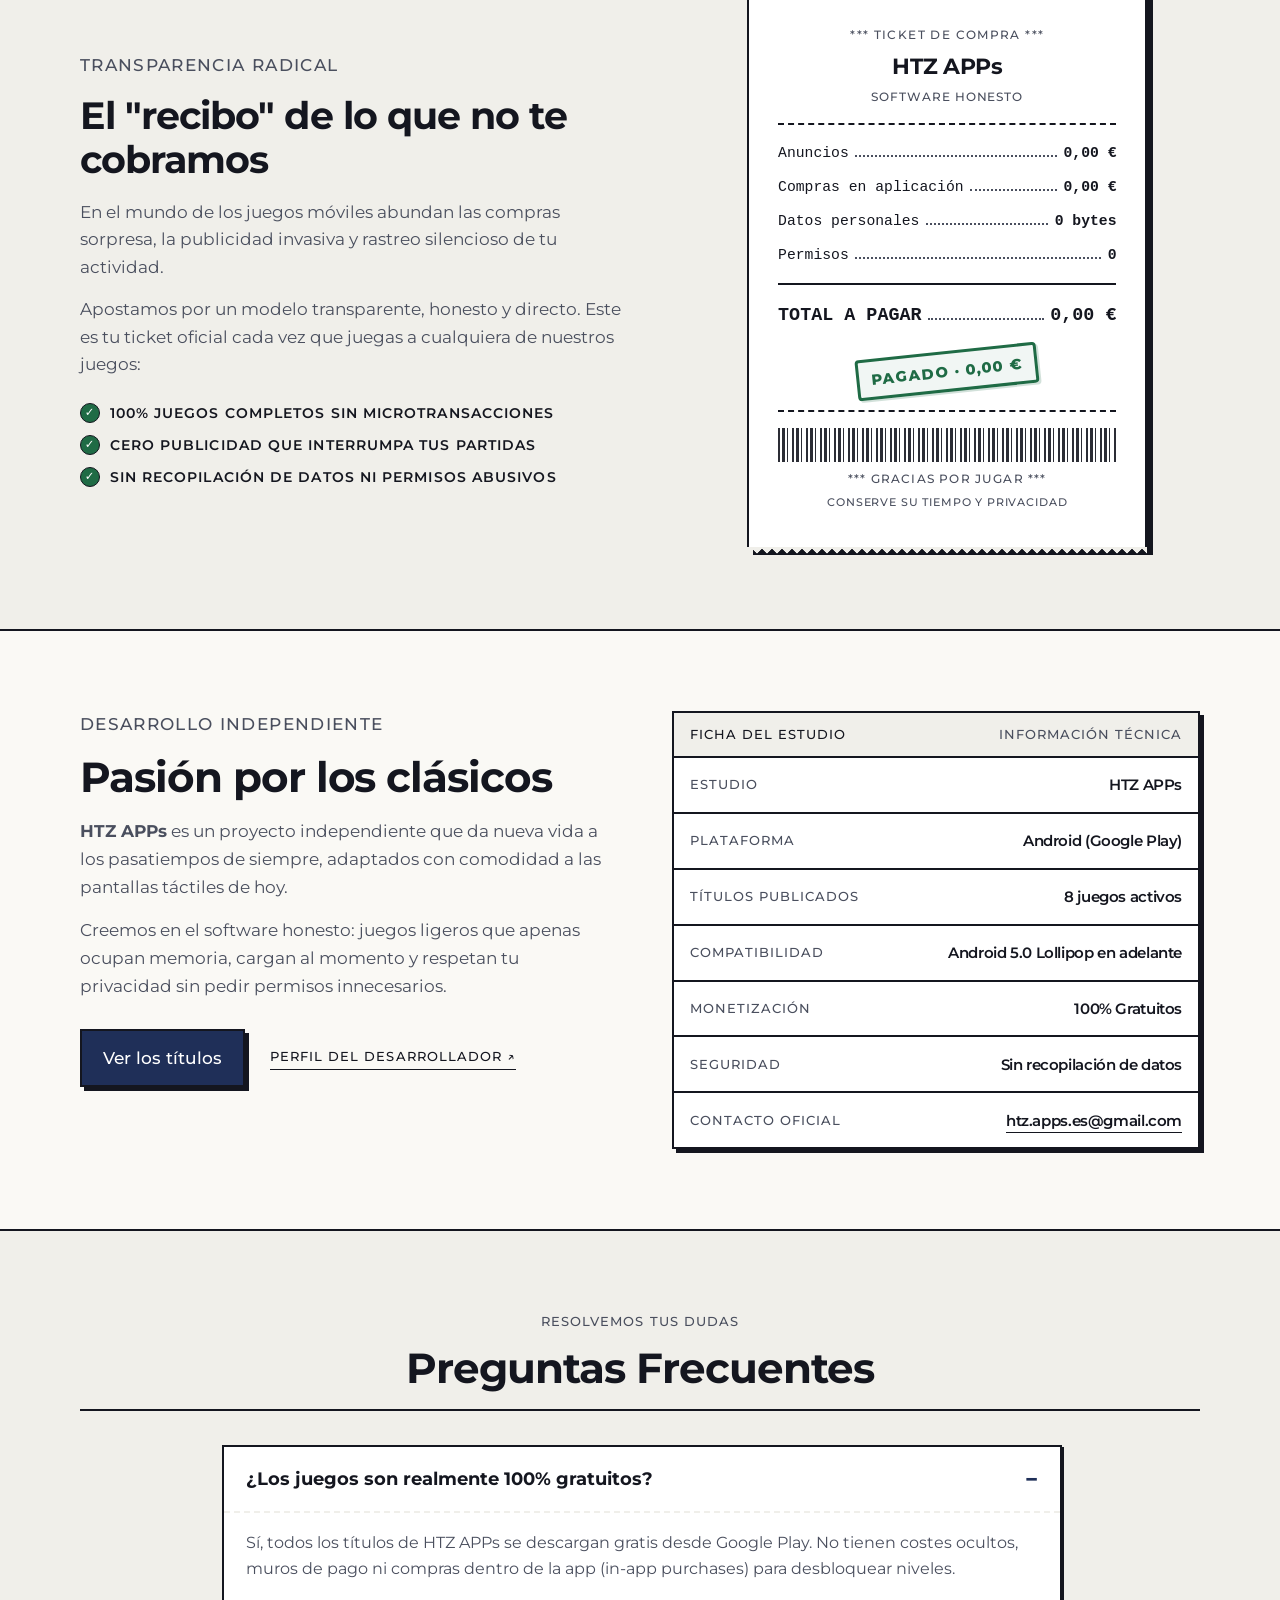
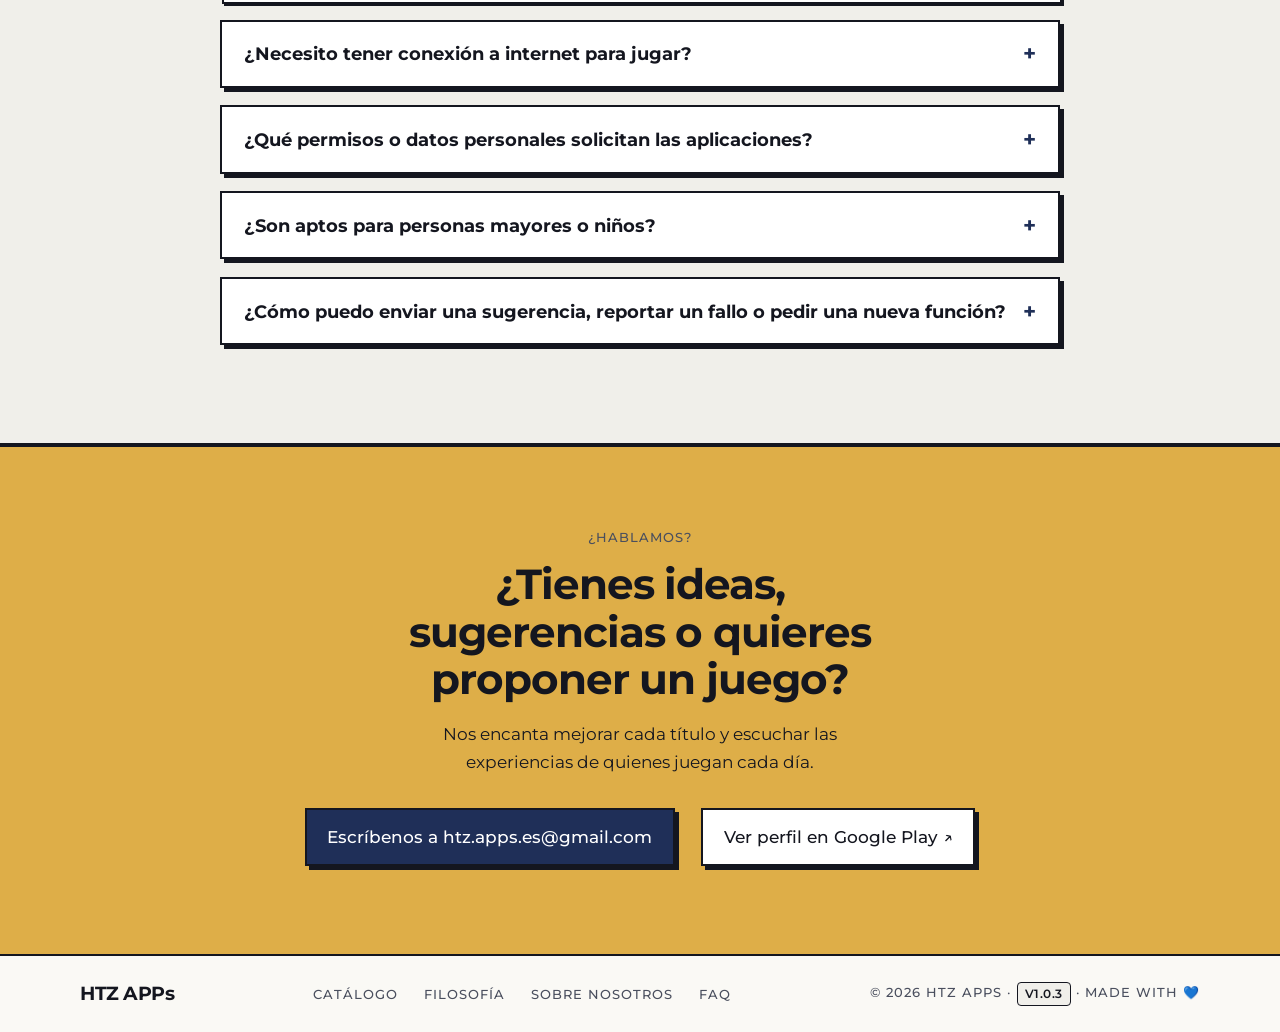
==== commit ee96db91: "Main version 0.0.3 Add ticket info slot" ====
--- a/index.html
+++ b/index.html
@@ -68,6 +68,9 @@
         <p class="lead">Pasatiempos clásicos y modernos adaptados para jugar en cualquier momento y lugar. Sin compras, sin necesidad de conexión a internet y completamente libres de publicidad.</p>
         <div class="cta">
           <a class="btn" href="#catalogo">Explorar catálogo ↓</a>
+          <button class="btn btn-surprise" type="button" title="Elige un juego al azar">
+            <span class="dice-icon">🎲</span> Sorpréndeme
+          </button>
         </div>
       </div>
       <div class="stickers" id="stickers" aria-label="Iconos de los juegos"></div>
@@ -76,7 +79,7 @@
 
   <section class="stats reveal">
     <div class="container stats-inner">
-      <div><b>Títulos</b><span class="mono">Catálogo</span></div>
+      <div><b>8 Títulos</b><span class="mono">Publicados</span></div>
       <div><b>1.000+</b><span class="mono">Descargas totales</span></div>
       <div><b>100% Offline</b><span class="mono">Sin conexión</span></div>
       <div><b>PEGI 3+</b><span class="mono">Para todas las edades</span></div>
@@ -87,7 +90,12 @@
     <div class="container">
       <div class="section-head">
         <div><p class="eyebrow mono" id="count">Títulos disponibles</p><h2>Elige tu juego</h2></div>
-        <a class="ulink mono" href="https://play.google.com/store/apps/developer?id=HTZ+APPs" target="_blank" rel="noopener">Perfil en Google Play ↗</a>
+        <div class="cat-actions">
+          <button class="btn btn-sm btn-surprise" type="button" title="Elige un juego al azar">
+            <span class="dice-icon">🎲</span> Sorpréndeme
+          </button>
+          <a class="ulink mono" href="https://play.google.com/store/apps/developer?id=HTZ+APPs" target="_blank" rel="noopener">Perfil en Google Play ↗</a>
+        </div>
       </div>
       <div class="chips" id="chips" role="group" aria-label="Filtrar por tipo de juego"></div>
       <div class="grid" id="grid"></div>
@@ -119,6 +127,71 @@
           <h3>Pensado para todos</h3>
           <p>Botones amplios, contraste alto, textos legibles y modo oscuro integrado. Diseñados para que cualquier persona, sin importar su edad, disfrute desde el primer segundo.</p>
         </article>
+      </div>
+
+      <div class="receipt-showcase reveal">
+        <div class="receipt-info">
+          <p class="eyebrow mono">Transparencia radical</p>
+          <h3>El "recibo" de lo que no te cobramos</h3>
+          <p>En el mundo de los juegos móviles abundan las compras sorpresa, la publicidad invasiva y rastreo silencioso de tu actividad.</p>
+          <p>Apostamos por un modelo transparente, honesto y directo. Este es tu ticket oficial cada vez que juegas a cualquiera de nuestros juegos:</p>
+          <ul class="receipt-perks mono">
+            <li><span>✓</span> 100% Juegos completos sin microtransacciones</li>
+            <li><span>✓</span> Cero publicidad que interrumpa tus partidas</li>
+            <li><span>✓</span> Sin recopilación de datos ni permisos abusivos</li>
+          </ul>
+        </div>
+
+        <div class="receipt" role="region" aria-label="Recibo de lo que no te cobramos">
+          <div class="receipt-head">
+            <span class="mono receipt-title">*** TICKET DE COMPRA ***</span>
+            <strong class="receipt-logo">HTZ APPs</strong>
+            <span class="mono receipt-sub">SOFTWARE HONESTO</span>
+          </div>
+
+          <div class="receipt-divider-dash"></div>
+
+          <div class="receipt-lines">
+            <div class="receipt-row">
+              <span class="receipt-item">Anuncios</span>
+              <span class="receipt-dots"></span>
+              <span class="receipt-val">0,00 €</span>
+            </div>
+            <div class="receipt-row">
+              <span class="receipt-item">Compras en aplicación</span>
+              <span class="receipt-dots"></span>
+              <span class="receipt-val">0,00 €</span>
+            </div>
+            <div class="receipt-row">
+              <span class="receipt-item">Datos personales</span>
+              <span class="receipt-dots"></span>
+              <span class="receipt-val">0 bytes</span>
+            </div>
+            <div class="receipt-row">
+              <span class="receipt-item">Permisos</span>
+              <span class="receipt-dots"></span>
+              <span class="receipt-val">0</span>
+            </div>
+          </div>
+
+          <div class="receipt-divider-solid"></div>
+
+          <div class="receipt-row receipt-total">
+            <strong>TOTAL A PAGAR</strong>
+            <span class="receipt-dots"></span>
+            <strong>0,00 €</strong>
+          </div>
+
+          <div class="receipt-stamp mono">PAGADO · 0,00 €</div>
+
+          <div class="receipt-foot">
+            <div class="receipt-barcode" aria-hidden="true"></div>
+            <span class="mono receipt-thanks">*** GRACIAS POR JUGAR ***</span>
+            <small class="mono">CONSERVE SU TIEMPO Y PRIVACIDAD</small>
+          </div>
+
+          <div class="receipt-sawtooth" aria-hidden="true"></div>
+        </div>
       </div>
     </div>
   </section>
@@ -205,7 +278,7 @@
       <a href="#sobre">Sobre nosotros</a>
       <a href="#faq">FAQ</a>
     </nav>
-    <small class="mono">© <span id="year"></span> HTZ APPs · <span class="foot-version">v1.0.2</span> · Made with 💙</small>
+    <small class="mono">© <span id="year"></span> HTZ APPs · <span class="foot-version">v1.0.3</span> · Made with 💙</small>
   </div>
 </footer>
 <script>
@@ -473,6 +546,48 @@
   });
 })();
 
+// --- Botón Sorpréndeme: dado que elige un juego al azar ---
+(function(){
+  const surpriseBtns = document.querySelectorAll('.btn-surprise');
+  if(!surpriseBtns.length) return;
+
+  const diceFaces = ['⚀', '⚁', '⚂', '⚃', '⚄', '⚅', '🎲'];
+
+  function rollDice(btn) {
+    if(btn.classList.contains('rolling')) return;
+    btn.classList.add('rolling');
+
+    const diceIcon = btn.querySelector('.dice-icon');
+    const chosen = GAMES[Math.floor(Math.random() * GAMES.length)];
+
+    let ticks = 0;
+    const interval = setInterval(() => {
+      ticks++;
+      const face = diceFaces[Math.floor(Math.random() * diceFaces.length)];
+      if(diceIcon) diceIcon.textContent = face;
+
+      if(ticks >= 8) {
+        clearInterval(interval);
+        btn.innerHTML = `<span class="dice-icon">🎲</span> ¡${chosen.name}! →`;
+        setTimeout(() => {
+          window.location.href = `juegos/${chosen.slug}.html`;
+        }, 380);
+      }
+    }, 65);
+  }
+
+  surpriseBtns.forEach(btn => {
+    btn.addEventListener('click', () => rollDice(btn));
+  });
+
+  window.addEventListener('pageshow', () => {
+    surpriseBtns.forEach(btn => {
+      btn.classList.remove('rolling');
+      btn.innerHTML = '<span class="dice-icon">🎲</span> Sorpréndeme';
+    });
+  });
+})();
+
 </script>
 </body>
 </html>
--- a/styles.css
+++ b/styles.css
@@ -165,6 +165,44 @@
 .gshot-title{font-size:.9rem;font-weight:700;color:var(--ink);display:block}
 .gshot-sub{font-size:.78rem;color:var(--muted);display:block}
 
+/* ===== BOTÓN SORPRÉNDEME ===== */
+.btn-surprise{background:var(--gold);color:var(--ink);border:2px solid var(--ink);box-shadow:var(--sh);padding:.8rem 1.3rem;font-weight:700;cursor:pointer;display:inline-flex;align-items:center;gap:.55rem;transition:transform .12s,box-shadow .12s;user-select:none;font-family:inherit}
+.btn-surprise:hover{transform:translate(-2px,-2px);box-shadow:6px 6px 0 var(--ink)}
+.btn-surprise:active,.btn-surprise.rolling{transform:translate(2px,2px);box-shadow:2px 2px 0 var(--ink)}
+.btn-surprise .dice-icon{font-size:1.25rem;line-height:1;display:inline-block}
+.btn-surprise.rolling .dice-icon{animation:dice-shake .25s infinite alternate}
+@keyframes dice-shake{0%{transform:rotate(-18deg) scale(1.15)}100%{transform:rotate(18deg) scale(1.15)}}
+.btn-sm.btn-surprise{padding:.5rem .9rem;font-size:.78rem;letter-spacing:.04em}
+.btn-sm.btn-surprise .dice-icon{font-size:1rem}
+.cat-actions{display:flex;align-items:center;gap:1.2rem;flex-wrap:wrap}
+
+/* ===== RECIBO / TICKET DE COMPRA ===== */
+.receipt-showcase{display:grid;grid-template-columns:1.05fr .95fr;gap:3.5rem;align-items:center;margin-top:4.5rem;padding-top:3.5rem;border-top:2px dashed var(--ink)}
+.receipt-info h3{font-size:clamp(1.7rem,3.2vw,2.4rem);line-height:1.15;font-weight:700;margin-bottom:1rem}
+.receipt-info p{color:var(--muted);font-size:1.05rem;margin-bottom:.9rem}
+.receipt-perks{margin-top:1.4rem;display:flex;flex-direction:column;gap:.6rem;color:var(--ink);font-weight:600;font-size:.85rem}
+.receipt-perks li{display:flex;align-items:center;gap:.6rem}
+.receipt-perks span{display:inline-flex;align-items:center;justify-content:center;width:20px;height:20px;background:var(--green);color:#fff;border-radius:50%;font-size:.72rem;border:1.5px solid var(--ink);flex-shrink:0}
+.receipt{position:relative;background:#fff;border:2px solid var(--ink);box-shadow:6px 6px 0 var(--ink);padding:2rem 1.8rem 2.2rem;max-width:400px;margin:0 auto;width:100%}
+.receipt-head{text-align:center}
+.receipt-title{font-size:.72rem;letter-spacing:.12em;color:var(--muted);display:block}
+.receipt-logo{font-size:1.35rem;display:block;margin:.25rem 0;letter-spacing:-.02em}
+.receipt-sub{font-size:.72rem;letter-spacing:.08em;color:var(--muted);display:block}
+.receipt-divider-dash{border-top:2px dashed var(--ink);margin:1rem 0}
+.receipt-divider-solid{border-top:2px solid var(--ink);margin:1rem 0}
+.receipt-row{display:flex;align-items:baseline;gap:.4rem;font-family:ui-monospace,SFMono-Regular,Menlo,Monaco,Consolas,"Courier New",monospace;font-size:.92rem;margin-bottom:.6rem}
+.receipt-item{white-space:nowrap}
+.receipt-dots{flex:1;border-bottom:2px dotted var(--muted);min-width:12px;margin-bottom:4px}
+.receipt-val{font-weight:700;white-space:nowrap}
+.receipt-total{font-size:1.15rem;font-weight:800;margin-top:.2rem}
+.receipt-total strong{font-size:1.15rem;font-weight:800}
+.receipt-stamp{display:block;border:3px solid var(--green);color:var(--green);padding:.35rem .75rem;font-size:.92rem;font-weight:800;letter-spacing:.08em;transform:rotate(-6deg);margin:1.2rem auto .6rem;text-align:center;box-shadow:2px 2px 0 rgba(31,107,69,.2);border-radius:4px;background:rgba(31,107,69,.06);width:fit-content}
+.receipt-foot{margin-top:1.1rem;text-align:center;border-top:2px dashed var(--ink);padding-top:1rem}
+.receipt-barcode{height:34px;background:repeating-linear-gradient(90deg,var(--ink) 0,var(--ink) 2px,transparent 2px,transparent 4px,var(--ink) 4px,var(--ink) 7px,transparent 7px,transparent 9px,var(--ink) 9px,var(--ink) 10px,transparent 10px,transparent 14px);margin-bottom:.55rem;opacity:.9}
+.receipt-thanks{display:block;font-size:.74rem;letter-spacing:.1em;color:var(--muted)}
+.receipt-foot small{display:block;font-size:.66rem;color:var(--muted);margin-top:.25rem}
+.receipt-sawtooth{position:absolute;bottom:-9px;left:-2px;right:-2px;height:9px;background-image:linear-gradient(135deg,var(--gray) 4.5px,transparent 5px),linear-gradient(-135deg,var(--gray) 4.5px,transparent 5px);background-size:10px 9px;background-repeat:repeat-x}
+
 /* ===== RESPONSIVE (TABLET & MOBILE) ===== */
 
 @media (max-width: 960px) {
@@ -179,6 +217,7 @@
   .game-hero .lead { margin-inline: auto; }
   .game-hero .cta { justify-content: center; }
   .stickers { max-width: 420px; margin-inline: auto; }
+  .receipt-showcase { grid-template-columns: 1fr; gap: 2.5rem; margin-top: 3.5rem; padding-top: 2.5rem; }
   .links a:not(.btn) { display: none; }
   .brand span { display: none; }
 }
@@ -246,6 +285,11 @@
   .cta-card strong { font-size: 1.6rem; }
   .faq-quest { padding: 1rem 1.1rem; font-size: 1rem; gap: .8rem; }
   .faq-ans { padding: 0 1.1rem 1.1rem; padding-top: .8rem; font-size: .95rem; }
+  .receipt { padding: 1.6rem 1.2rem 2rem; }
+  .receipt-row { font-size: .86rem; }
+  .receipt-total { font-size: 1.05rem; }
+  .receipt-stamp { font-size: .82rem; padding: .28rem .6rem; }
+  .cat-actions { width: 100%; justify-content: space-between; }
 }
 
 @media (max-width: 440px) {
@@ -358,6 +402,8 @@
 [data-theme="dark"] .btn         { background:var(--accent); color:#181a20; border-color:rgba(230,227,216,.25); }
 [data-theme="dark"] .btn:hover   { background:var(--accent); }
 [data-theme="dark"] .btn-sm      { background:var(--accent); color:#181a20; }
+[data-theme="dark"] .btn-surprise { background:var(--gold); color:#181a20; border-color:rgba(230,227,216,.3); }
+[data-theme="dark"] .btn-surprise:hover { background:var(--gold); }
 /* botón secundario blanco explícito (en hero detail) */
 [data-theme="dark"] a.btn[style*="background:#fff"] { background:var(--surf2) !important; color:var(--ink) !important; }
 
@@ -369,6 +415,17 @@
 [data-theme="dark"] .box-head    { background:var(--surf2); border-color:var(--border); }
 [data-theme="dark"] dt           { color:var(--muted); }
 [data-theme="dark"] dl div       { border-bottom-color:var(--border); }
+
+/* ---- Recibo en Dark Mode ---- */
+[data-theme="dark"] .receipt-showcase { border-top-color:var(--border); }
+[data-theme="dark"] .receipt { background:var(--surf2); border-color:var(--border); box-shadow:var(--sh); }
+[data-theme="dark"] .receipt-divider-dash { border-top-color:var(--border); }
+[data-theme="dark"] .receipt-divider-solid { border-top-color:var(--border); }
+[data-theme="dark"] .receipt-dots { border-bottom-color:rgba(230,227,216,.25); }
+[data-theme="dark"] .receipt-stamp { border-color:var(--green); color:var(--green); background:rgba(82,196,138,.12); box-shadow:2px 2px 0 rgba(82,196,138,.2); }
+[data-theme="dark"] .receipt-foot { border-top-color:var(--border); }
+[data-theme="dark"] .receipt-sawtooth { background-image:linear-gradient(135deg,var(--surf) 4.5px,transparent 5px),linear-gradient(-135deg,var(--surf) 4.5px,transparent 5px); }
+[data-theme="dark"] .receipt-perks span { background:var(--green); color:#181a20; border-color:var(--border); }
 
 /* ---- FAQ ---- */
 [data-theme="dark"] .faq-item        { background:var(--surf); border-color:var(--border); }
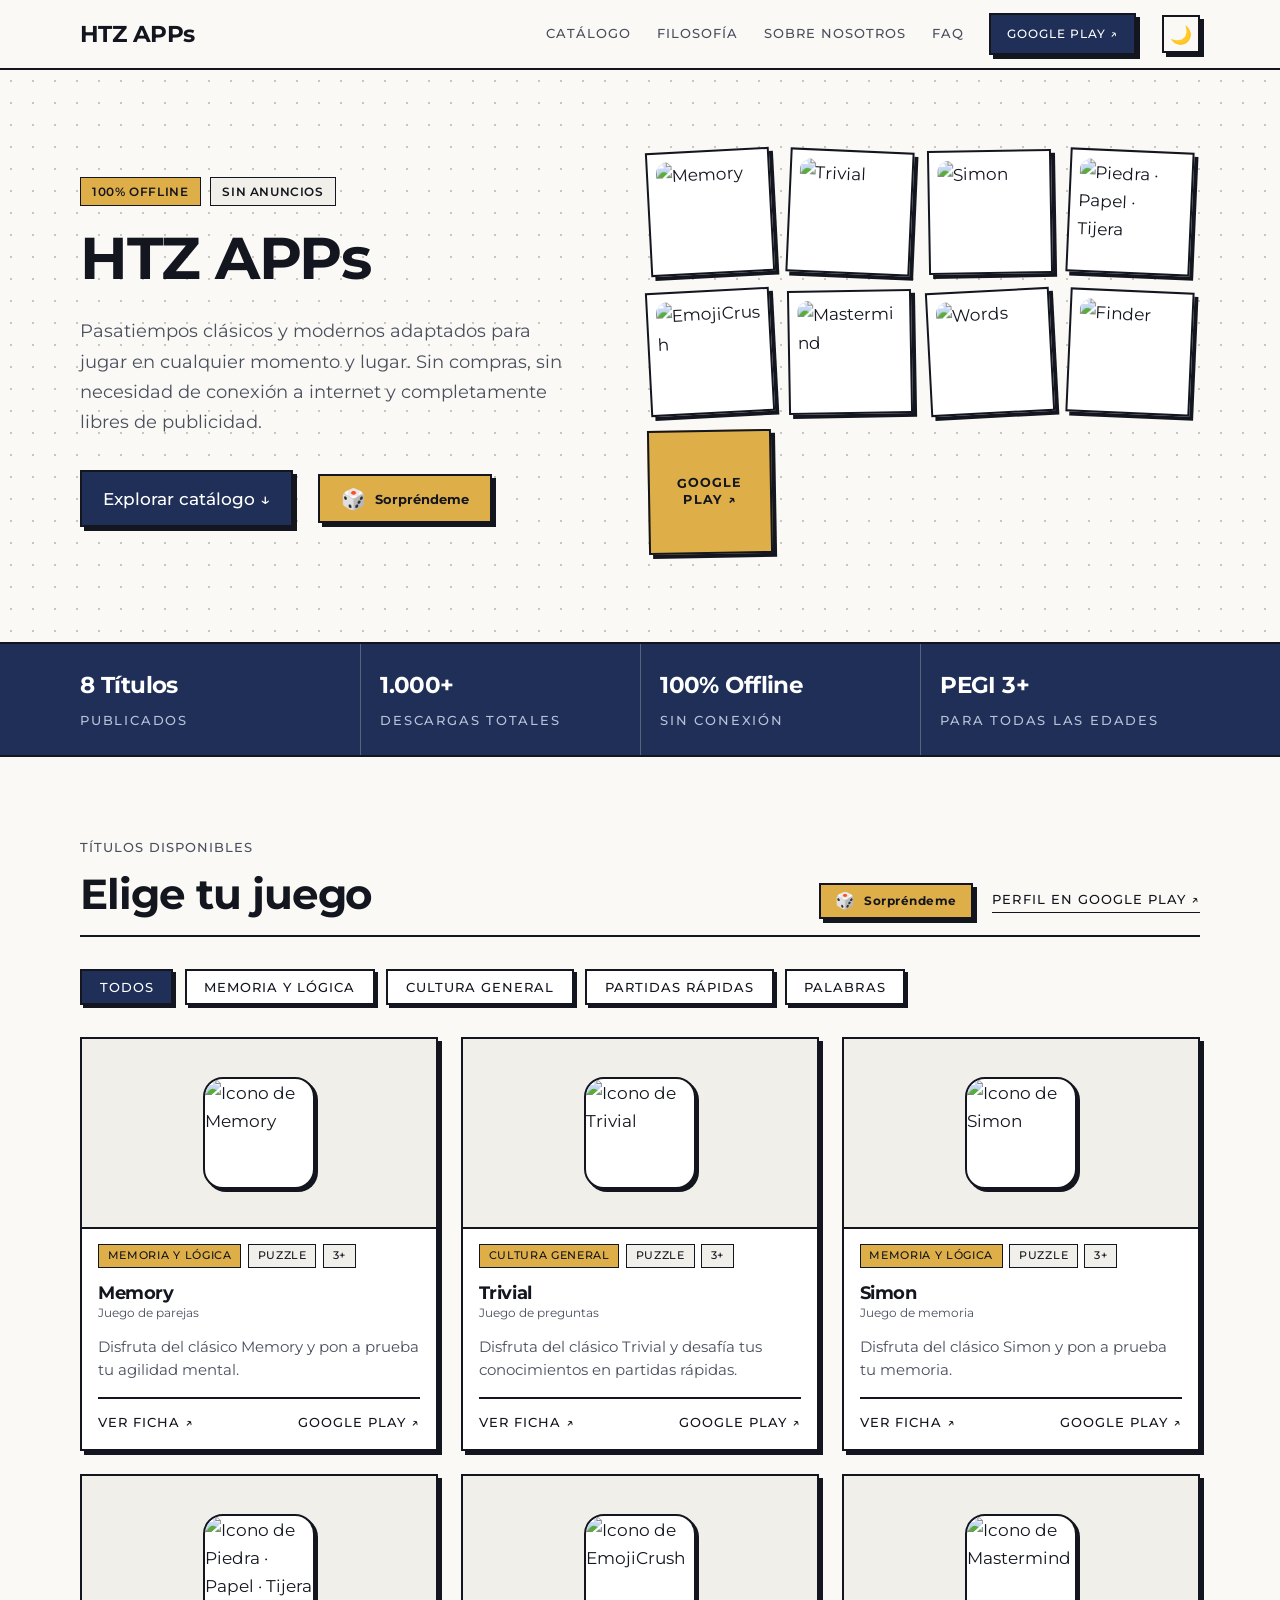
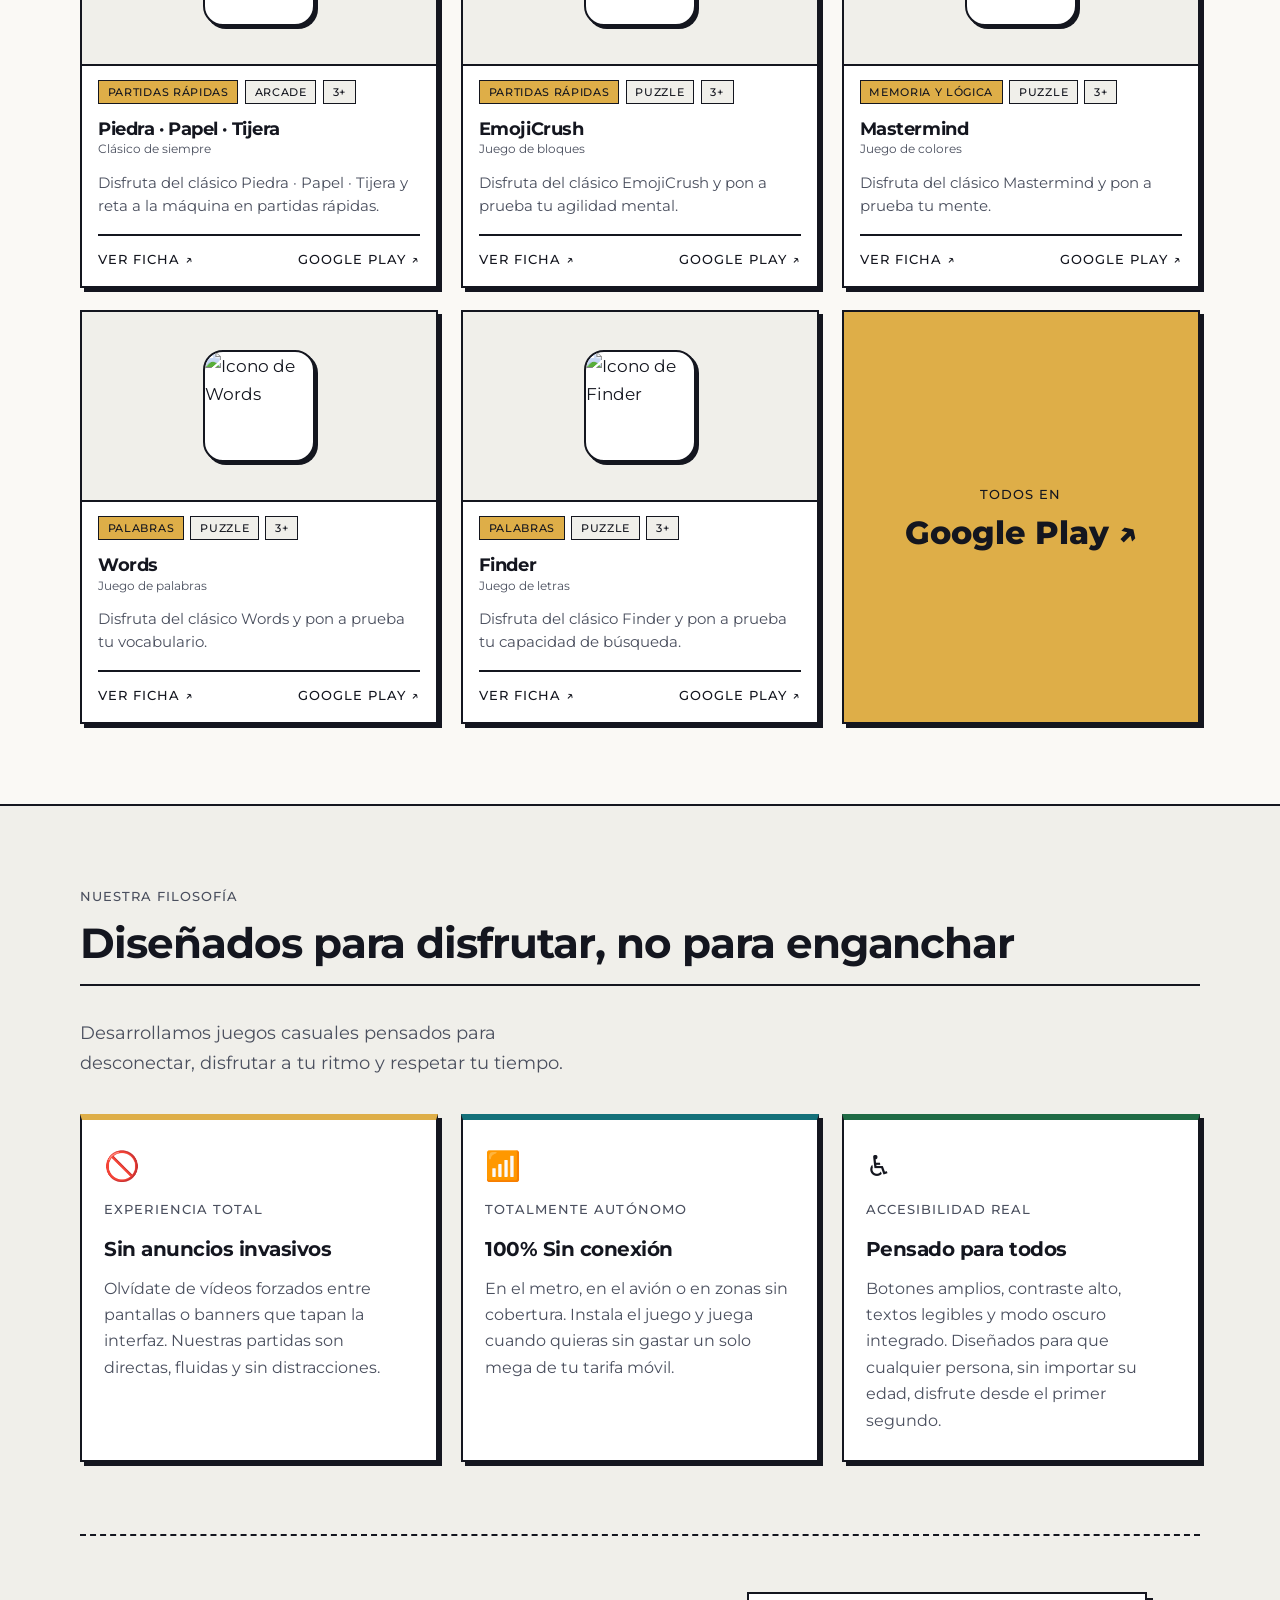
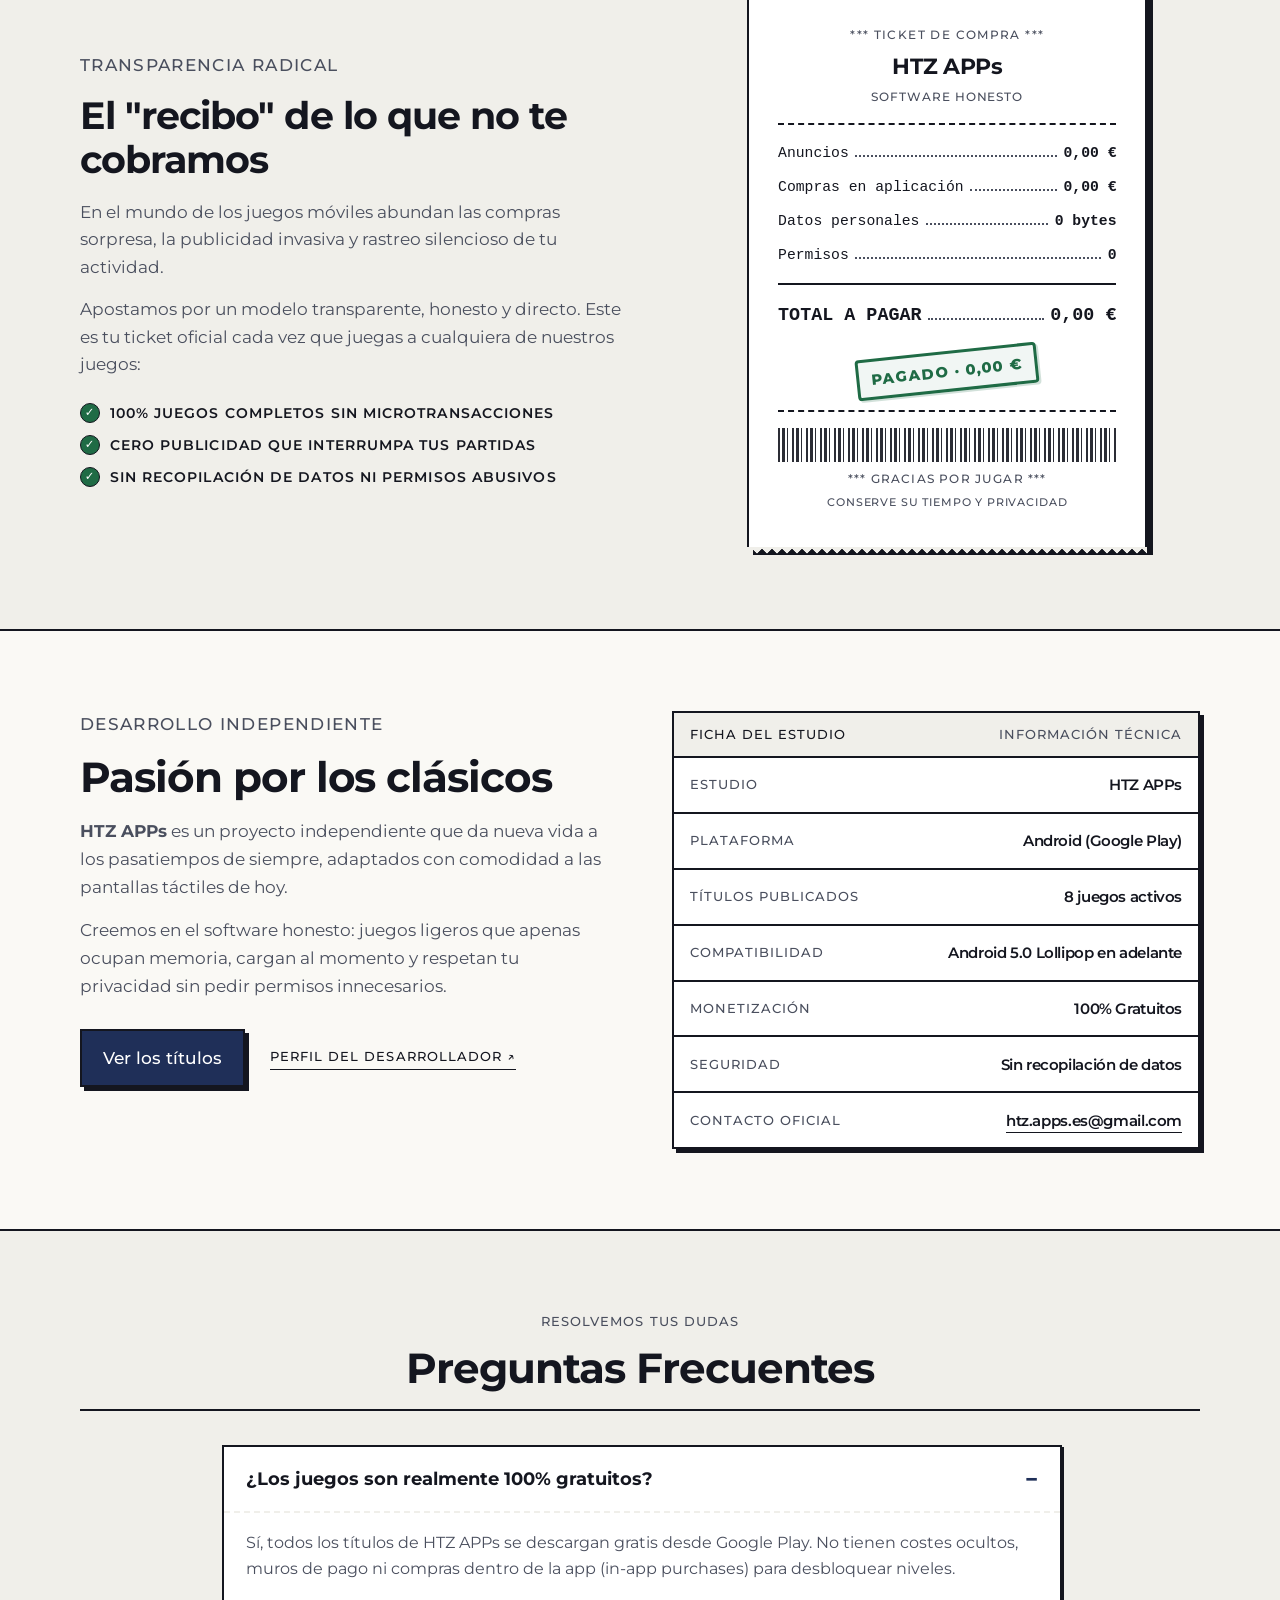
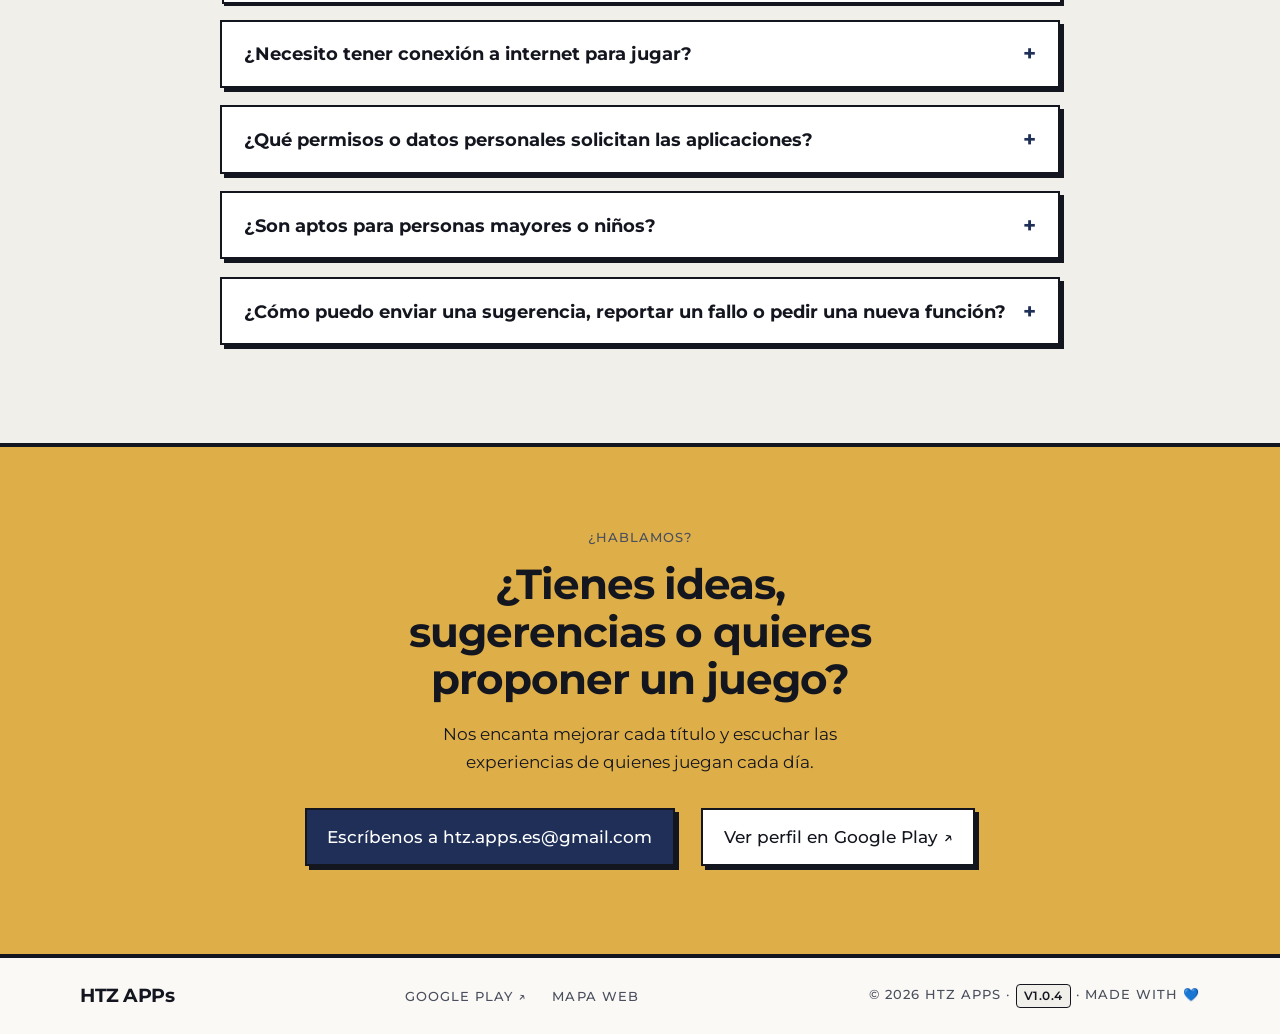
==== commit 3909595d: "Main version 0.0.4 Add sitemap page" ====
--- a/index.html
+++ b/index.html
@@ -1,593 +1,844 @@
 <!DOCTYPE html>
 <html lang="es">
-<head>
-<meta charset="UTF-8">
-<meta name="viewport" content="width=device-width, initial-scale=1">
-<title>HTZ APPs — Juegos clásicos, gratis y sin anuncios</title>
-<meta name="description" content="Juegos clásicos: Memory, Trivial, Simon, Piedra · Papel · Tijera, EmojiCrush, Mastermind, Words y Finder. Gratis, offline y sin anuncios.">
-<meta name="robots" content="index, follow, max-image-preview:large">
-<meta name="author" content="HTZ APPs">
-
-<link rel="canonical" href="https://htzapps.es/">
-<link rel="alternate" hreflang="es" href="https://htzapps.es/">
-<link rel="alternate" hreflang="x-default" href="https://htzapps.es/">
-
-<!-- Open Graph (Twitter/X lo reutiliza si no hay etiquetas twitter:* propias) -->
-<meta property="og:type" content="website">
-<meta property="og:url" content="https://htzapps.es/">
-<meta property="og:title" content="HTZ APPs — Juegos clásicos">
-<meta property="og:description" content="Memory, Trivial, Simon, Piedra · Papel · Tijera, EmojiCrush, Mastermind, Words y Finder. Gratis en Google Play, 100% offline y sin anuncios.">
-<meta property="og:image" content="https://htzapps.es/og-home.png">
-<meta property="og:image:width" content="1200">
-<meta property="og:image:height" content="630">
-<meta property="og:image:alt" content="HTZ APPs: juegos clásicos">
-<meta property="og:site_name" content="HTZ APPs">
-<meta property="og:locale" content="es_ES">
-<meta name="twitter:card" content="summary_large_image">
-
-<!-- Iconos y tema -->
-<link rel="icon" href="/favicon.ico" sizes="32x32">
-<link rel="icon" href="/icon.svg" type="image/svg+xml">
-<link rel="apple-touch-icon" href="/apple-touch-icon.png">
-<link rel="manifest" href="manifest.json">
-<meta name="color-scheme" content="light dark">
-<meta name="theme-color" content="#1f2f58" media="(prefers-color-scheme: light)">
-<meta name="theme-color" content="#0f1117" media="(prefers-color-scheme: dark)">
-
-<!-- Fuentes: solo los pesos que se usan, con display=swap para evitar texto invisible -->
-<link rel="preconnect" href="https://fonts.googleapis.com">
-<link rel="preconnect" href="https://fonts.gstatic.com" crossorigin>
-<link href="https://fonts.googleapis.com/css2?family=Montserrat:wght@400;600;700;800&display=swap" rel="stylesheet">
-<link rel="stylesheet" href="styles.css">
-
-</head>
-<body id="arriba">
-<header class="nav">
-  <div class="container nav-inner">
-    <a href="#arriba" class="brand"><strong>HTZ APPs</strong></a>
-    <nav class="links mono">
-      <a href="#catalogo">Catálogo</a>
-      <a href="#valores">Filosofía</a>
-      <a href="#sobre">Sobre nosotros</a>
-      <a href="#faq">FAQ</a>
-      <a class="btn btn-sm" href="https://play.google.com/store/apps/developer?id=HTZ+APPs" target="_blank" rel="noopener">Ver en Google Play ↗</a>
-      <button id="dark-toggle" class="dark-toggle" aria-label="Cambiar tema" title="Cambiar tema">🌙</button>
-    </nav>
-  </div>
-</header>
-
-<main>
-  <section class="hero">
-    <div class="container hero-inner">
-      <div>
-        <div class="badge-row mono">
-          <span class="badge badge-gold">100% Offline</span>
-          <span class="badge">Sin Anuncios</span>
+  <head>
+    <meta charset="UTF-8" />
+    <meta name="viewport" content="width=device-width, initial-scale=1" />
+    <title>HTZ APPs — Juegos clásicos, gratis y sin anuncios</title>
+    <meta
+      name="description"
+      content="Juegos clásicos: Memory, Trivial, Simon, Piedra · Papel · Tijera, EmojiCrush, Mastermind, Words y Finder. Gratis, offline y sin anuncios."
+    />
+    <meta name="robots" content="index, follow, max-image-preview:large" />
+    <meta name="author" content="HTZ APPs" />
+
+    <link rel="canonical" href="https://htz-apps.github.io/" />
+    <link rel="alternate" hreflang="es" href="https://htz-apps.github.io/" />
+    <link
+      rel="alternate"
+      hreflang="x-default"
+      href="https://htz-apps.github.io/"
+    />
+
+    <!-- Open Graph (Twitter/X lo reutiliza si no hay etiquetas twitter:* propias) -->
+    <meta property="og:type" content="website" />
+    <meta property="og:url" content="https://htz-apps.github.io/" />
+    <meta property="og:title" content="HTZ APPs — Juegos clásicos" />
+    <meta
+      property="og:description"
+      content="Memory, Trivial, Simon, Piedra · Papel · Tijera, EmojiCrush, Mastermind, Words y Finder. Gratis en Google Play, 100% offline y sin anuncios."
+    />
+    <meta
+      property="og:image"
+      content="https://htz-apps.github.io/og-home.png"
+    />
+    <meta property="og:image:width" content="1200" />
+    <meta property="og:image:height" content="630" />
+    <meta property="og:image:alt" content="HTZ APPs: juegos clásicos" />
+    <meta property="og:site_name" content="HTZ APPs" />
+    <meta property="og:locale" content="es_ES" />
+    <meta name="twitter:card" content="summary_large_image" />
+
+    <!-- Iconos y tema -->
+    <link rel="icon" href="/favicon.ico" sizes="32x32" />
+    <link rel="icon" href="/icon.svg" type="image/svg+xml" />
+    <link rel="apple-touch-icon" href="/apple-touch-icon.png" />
+    <link rel="manifest" href="manifest.json" />
+    <meta name="color-scheme" content="light dark" />
+    <meta
+      name="theme-color"
+      content="#1f2f58"
+      media="(prefers-color-scheme: light)"
+    />
+    <meta
+      name="theme-color"
+      content="#0f1117"
+      media="(prefers-color-scheme: dark)"
+    />
+
+    <!-- Fuentes: solo los pesos que se usan, con display=swap para evitar texto invisible -->
+    <link rel="preconnect" href="https://fonts.googleapis.com" />
+    <link rel="preconnect" href="https://fonts.gstatic.com" crossorigin />
+    <link
+      href="https://fonts.googleapis.com/css2?family=Montserrat:wght@400;600;700;800&display=swap"
+      rel="stylesheet"
+    />
+    <link rel="stylesheet" href="styles.css" />
+  </head>
+  <body id="arriba">
+    <header class="nav">
+      <div class="container nav-inner">
+        <a href="#arriba" class="brand"><strong>HTZ APPs</strong></a>
+        <nav class="links mono">
+          <a href="#catalogo">Catálogo</a>
+          <a href="#valores">Filosofía</a>
+          <a href="#sobre">Sobre nosotros</a>
+          <a href="#faq">FAQ</a>
+          <a
+            class="btn btn-sm"
+            href="https://play.google.com/store/apps/developer?id=HTZ+APPs"
+            target="_blank"
+            rel="noopener"
+            >Google Play ↗</a
+          >
+          <button
+            id="dark-toggle"
+            class="dark-toggle"
+            aria-label="Cambiar tema"
+            title="Cambiar tema"
+          >
+            🌙
+          </button>
+        </nav>
+      </div>
+    </header>
+
+    <main>
+      <section class="hero">
+        <div class="container hero-inner">
+          <div>
+            <div class="badge-row mono">
+              <span class="badge badge-gold">100% Offline</span>
+              <span class="badge">Sin Anuncios</span>
+            </div>
+            <h1>HTZ APPs</h1>
+            <p class="lead">
+              Pasatiempos clásicos y modernos adaptados para jugar en cualquier
+              momento y lugar. Sin compras, sin necesidad de conexión a internet
+              y completamente libres de publicidad.
+            </p>
+            <div class="cta">
+              <a class="btn" href="#catalogo">Explorar catálogo ↓</a>
+              <button
+                class="btn btn-surprise"
+                type="button"
+                title="Elige un juego al azar"
+              >
+                <span class="dice-icon">🎲</span> Sorpréndeme
+              </button>
+            </div>
+          </div>
+          <div
+            class="stickers"
+            id="stickers"
+            aria-label="Iconos de los juegos"
+          ></div>
         </div>
-        <h1>HTZ APPs</h1>
-        <p class="lead">Pasatiempos clásicos y modernos adaptados para jugar en cualquier momento y lugar. Sin compras, sin necesidad de conexión a internet y completamente libres de publicidad.</p>
-        <div class="cta">
-          <a class="btn" href="#catalogo">Explorar catálogo ↓</a>
-          <button class="btn btn-surprise" type="button" title="Elige un juego al azar">
-            <span class="dice-icon">🎲</span> Sorpréndeme
-          </button>
+      </section>
+
+      <section class="stats reveal">
+        <div class="container stats-inner">
+          <div><b>8 Títulos</b><span class="mono">Publicados</span></div>
+          <div><b>1.000+</b><span class="mono">Descargas totales</span></div>
+          <div><b>100% Offline</b><span class="mono">Sin conexión</span></div>
+          <div>
+            <b>PEGI 3+</b><span class="mono">Para todas las edades</span>
+          </div>
         </div>
+      </section>
+
+      <section id="catalogo" class="section reveal">
+        <div class="container">
+          <div class="section-head">
+            <div>
+              <p class="eyebrow mono" id="count">Títulos disponibles</p>
+              <h2>Elige tu juego</h2>
+            </div>
+            <div class="cat-actions">
+              <button
+                class="btn btn-sm btn-surprise"
+                type="button"
+                title="Elige un juego al azar"
+              >
+                <span class="dice-icon">🎲</span> Sorpréndeme
+              </button>
+              <a
+                class="ulink mono"
+                href="https://play.google.com/store/apps/developer?id=HTZ+APPs"
+                target="_blank"
+                rel="noopener"
+                >Perfil en Google Play ↗</a
+              >
+            </div>
+          </div>
+          <div
+            class="chips"
+            id="chips"
+            role="group"
+            aria-label="Filtrar por tipo de juego"
+          ></div>
+          <div class="grid" id="grid"></div>
+        </div>
+      </section>
+
+      <section id="valores" class="section alt reveal">
+        <div class="container">
+          <div class="section-head">
+            <div>
+              <p class="eyebrow mono">Nuestra filosofía</p>
+              <h2>Diseñados para disfrutar, no para enganchar</h2>
+            </div>
+          </div>
+          <p class="lead">
+            Desarrollamos juegos casuales pensados para desconectar, disfrutar a
+            tu ritmo y respetar tu tiempo.
+          </p>
+          <div class="cards">
+            <article class="card c1 reveal reveal-delay-1">
+              <span class="emoji">🚫</span>
+              <span class="mono">Experiencia total</span>
+              <h3>Sin anuncios invasivos</h3>
+              <p>
+                Olvídate de vídeos forzados entre pantallas o banners que tapan
+                la interfaz. Nuestras partidas son directas, fluidas y sin
+                distracciones.
+              </p>
+            </article>
+            <article class="card c2 reveal reveal-delay-2">
+              <span class="emoji">📶</span>
+              <span class="mono">Totalmente autónomo</span>
+              <h3>100% Sin conexión</h3>
+              <p>
+                En el metro, en el avión o en zonas sin cobertura. Instala el
+                juego y juega cuando quieras sin gastar un solo mega de tu
+                tarifa móvil.
+              </p>
+            </article>
+            <article class="card c3 reveal reveal-delay-3">
+              <span class="emoji">♿</span>
+              <span class="mono">Accesibilidad real</span>
+              <h3>Pensado para todos</h3>
+              <p>
+                Botones amplios, contraste alto, textos legibles y modo oscuro
+                integrado. Diseñados para que cualquier persona, sin importar su
+                edad, disfrute desde el primer segundo.
+              </p>
+            </article>
+          </div>
+
+          <div class="receipt-showcase reveal">
+            <div class="receipt-info">
+              <p class="eyebrow mono">Transparencia radical</p>
+              <h3>El "recibo" de lo que no te cobramos</h3>
+              <p>
+                En el mundo de los juegos móviles abundan las compras sorpresa,
+                la publicidad invasiva y rastreo silencioso de tu actividad.
+              </p>
+              <p>
+                Apostamos por un modelo transparente, honesto y directo. Este es
+                tu ticket oficial cada vez que juegas a cualquiera de nuestros
+                juegos:
+              </p>
+              <ul class="receipt-perks mono">
+                <li>
+                  <span>✓</span> 100% Juegos completos sin microtransacciones
+                </li>
+                <li>
+                  <span>✓</span> Cero publicidad que interrumpa tus partidas
+                </li>
+                <li>
+                  <span>✓</span> Sin recopilación de datos ni permisos abusivos
+                </li>
+              </ul>
+            </div>
+
+            <div
+              class="receipt"
+              role="region"
+              aria-label="Recibo de lo que no te cobramos"
+            >
+              <div class="receipt-head">
+                <span class="mono receipt-title">*** TICKET DE COMPRA ***</span>
+                <strong class="receipt-logo">HTZ APPs</strong>
+                <span class="mono receipt-sub">SOFTWARE HONESTO</span>
+              </div>
+
+              <div class="receipt-divider-dash"></div>
+
+              <div class="receipt-lines">
+                <div class="receipt-row">
+                  <span class="receipt-item">Anuncios</span>
+                  <span class="receipt-dots"></span>
+                  <span class="receipt-val">0,00 €</span>
+                </div>
+                <div class="receipt-row">
+                  <span class="receipt-item">Compras en aplicación</span>
+                  <span class="receipt-dots"></span>
+                  <span class="receipt-val">0,00 €</span>
+                </div>
+                <div class="receipt-row">
+                  <span class="receipt-item">Datos personales</span>
+                  <span class="receipt-dots"></span>
+                  <span class="receipt-val">0 bytes</span>
+                </div>
+                <div class="receipt-row">
+                  <span class="receipt-item">Permisos</span>
+                  <span class="receipt-dots"></span>
+                  <span class="receipt-val">0</span>
+                </div>
+              </div>
+
+              <div class="receipt-divider-solid"></div>
+
+              <div class="receipt-row receipt-total">
+                <strong>TOTAL A PAGAR</strong>
+                <span class="receipt-dots"></span>
+                <strong>0,00 €</strong>
+              </div>
+
+              <div class="receipt-stamp mono">PAGADO · 0,00 €</div>
+
+              <div class="receipt-foot">
+                <div class="receipt-barcode" aria-hidden="true"></div>
+                <span class="mono receipt-thanks"
+                  >*** GRACIAS POR JUGAR ***</span
+                >
+                <small class="mono">CONSERVE SU TIEMPO Y PRIVACIDAD</small>
+              </div>
+
+              <div class="receipt-sawtooth" aria-hidden="true"></div>
+            </div>
+          </div>
+        </div>
+      </section>
+
+      <section id="sobre" class="section reveal">
+        <div class="container two-col">
+          <div>
+            <p class="eyebrow mono">Desarrollo independiente</p>
+            <h2>Pasión por los clásicos</h2>
+            <p>
+              <strong>HTZ APPs</strong> es un proyecto independiente que da
+              nueva vida a los pasatiempos de siempre, adaptados con comodidad a
+              las pantallas táctiles de hoy.
+            </p>
+            <p>
+              Creemos en el software honesto: juegos ligeros que apenas ocupan
+              memoria, cargan al momento y respetan tu privacidad sin pedir
+              permisos innecesarios.
+            </p>
+            <div class="cta" style="margin-top: 1.8rem">
+              <a class="btn" href="#catalogo">Ver los títulos</a>
+              <a
+                class="ulink mono"
+                href="https://play.google.com/store/apps/developer?id=HTZ+APPs"
+                target="_blank"
+                rel="noopener"
+                >Perfil del desarrollador ↗</a
+              >
+            </div>
+          </div>
+          <aside class="box">
+            <div class="box-head mono">
+              <b>Ficha del estudio</b><span>Información técnica</span>
+            </div>
+            <dl>
+              <div>
+                <dt class="mono">Estudio</dt>
+                <dd>HTZ APPs</dd>
+              </div>
+              <div>
+                <dt class="mono">Plataforma</dt>
+                <dd>Android (Google Play)</dd>
+              </div>
+              <div>
+                <dt class="mono">Títulos publicados</dt>
+                <dd>8 juegos activos</dd>
+              </div>
+              <div>
+                <dt class="mono">Compatibilidad</dt>
+                <dd>Android 5.0 Lollipop en adelante</dd>
+              </div>
+              <div>
+                <dt class="mono">Monetización</dt>
+                <dd>100% Gratuitos</dd>
+              </div>
+              <div>
+                <dt class="mono">Seguridad</dt>
+                <dd>Sin recopilación de datos</dd>
+              </div>
+              <div>
+                <dt class="mono">Contacto oficial</dt>
+                <dd>
+                  <a href="mailto:htz.apps.es@gmail.com" class="ulink"
+                    >htz.apps.es@gmail.com</a
+                  >
+                </dd>
+              </div>
+            </dl>
+          </aside>
+        </div>
+      </section>
+
+      <section id="faq" class="section alt reveal">
+        <div class="container">
+          <div class="section-head" style="text-align: center; display: block">
+            <p class="eyebrow mono">Resolvemos tus dudas</p>
+            <h2>Preguntas Frecuentes</h2>
+          </div>
+          <div class="faq-list">
+            <details class="faq-item" open>
+              <summary class="faq-quest">
+                ¿Los juegos son realmente 100% gratuitos?
+              </summary>
+              <div class="faq-ans">
+                Sí, todos los títulos de HTZ APPs se descargan gratis desde
+                Google Play. No tienen costes ocultos, muros de pago ni compras
+                dentro de la app (in-app purchases) para desbloquear niveles.
+              </div>
+            </details>
+            <details class="faq-item">
+              <summary class="faq-quest">
+                ¿Necesito tener conexión a internet para jugar?
+              </summary>
+              <div class="faq-ans">
+                No, todos nuestros juegos están diseñados con arquitectura 100%
+                offline. Una vez descargada la aplicación, puedes jugar sin wifi
+                ni datos móviles en cualquier momento (viajes, metro, aviones o
+                zonas rurales).
+              </div>
+            </details>
+            <details class="faq-item">
+              <summary class="faq-quest">
+                ¿Qué permisos o datos personales solicitan las aplicaciones?
+              </summary>
+              <div class="faq-ans">
+                Ninguno. Respetamos rigurosamente tu privacidad: las apps no
+                solicitan permisos de cámara, contactos, almacenamiento ni
+                ubicación, y no comparten ni recopilan datos con terceros,
+                cumpliendo el programa Familias de Google Play.
+              </div>
+            </details>
+            <details class="faq-item">
+              <summary class="faq-quest">
+                ¿Son aptos para personas mayores o niños?
+              </summary>
+              <div class="faq-ans">
+                ¡Totalmente! Todos cuentan con clasificación PEGI 3+ (apto para
+                todas las edades). Ponemos un énfasis especial en la
+                accesibilidad: botones grandes, textos con alto contraste y
+                navegación intuitiva sin menús complejos.
+              </div>
+            </details>
+            <details class="faq-item">
+              <summary class="faq-quest">
+                ¿Cómo puedo enviar una sugerencia, reportar un fallo o pedir una
+                nueva función?
+              </summary>
+              <div class="faq-ans">
+                Nos encanta escuchar a nuestros jugadores. Puedes escribirnos
+                directamente a nuestro correo de soporte:
+                <a href="mailto:htz.apps.es@gmail.com" class="ulink"
+                  >htz.apps.es@gmail.com</a
+                >. Leemos y respondemos todos los mensajes.
+              </div>
+            </details>
+          </div>
+        </div>
+      </section>
+
+      <section id="contacto" class="contact reveal">
+        <div class="container">
+          <p class="eyebrow mono">¿Hablamos?</p>
+          <h2>¿Tienes ideas, sugerencias o quieres proponer un juego?</h2>
+          <p>
+            Nos encanta mejorar cada título y escuchar las experiencias de
+            quienes juegan cada día.
+          </p>
+          <div class="cta center">
+            <a class="btn" href="mailto:htz.apps.es@gmail.com"
+              >Escríbenos a htz.apps.es@gmail.com</a
+            >
+            <a
+              class="btn"
+              href="https://play.google.com/store/apps/developer?id=HTZ+APPs"
+              target="_blank"
+              rel="noopener"
+              style="background: #fff; color: var(--ink)"
+              >Ver perfil en Google Play ↗</a
+            >
+          </div>
+        </div>
+      </section>
+    </main>
+
+    <footer class="footer">
+      <div class="container foot-inner">
+        <div><strong>HTZ APPs</strong></div>
+        <nav class="mono">
+          <a
+            href="https://play.google.com/store/apps/developer?id=HTZ+APPs"
+            target="_blank"
+            rel="noopener"
+            >Google Play ↗</a
+          >
+          <a href="sitemap.html">Mapa web</a>
+        </nav>
+        <small class="mono"
+          >© <span id="year"></span> HTZ APPs ·
+          <span class="foot-version">v1.0.4</span> · Made with 💙</small
+        >
       </div>
-      <div class="stickers" id="stickers" aria-label="Iconos de los juegos"></div>
-    </div>
-  </section>
-
-  <section class="stats reveal">
-    <div class="container stats-inner">
-      <div><b>8 Títulos</b><span class="mono">Publicados</span></div>
-      <div><b>1.000+</b><span class="mono">Descargas totales</span></div>
-      <div><b>100% Offline</b><span class="mono">Sin conexión</span></div>
-      <div><b>PEGI 3+</b><span class="mono">Para todas las edades</span></div>
-    </div>
-  </section>
-
-  <section id="catalogo" class="section reveal">
-    <div class="container">
-      <div class="section-head">
-        <div><p class="eyebrow mono" id="count">Títulos disponibles</p><h2>Elige tu juego</h2></div>
-        <div class="cat-actions">
-          <button class="btn btn-sm btn-surprise" type="button" title="Elige un juego al azar">
-            <span class="dice-icon">🎲</span> Sorpréndeme
-          </button>
-          <a class="ulink mono" href="https://play.google.com/store/apps/developer?id=HTZ+APPs" target="_blank" rel="noopener">Perfil en Google Play ↗</a>
-        </div>
-      </div>
-      <div class="chips" id="chips" role="group" aria-label="Filtrar por tipo de juego"></div>
-      <div class="grid" id="grid"></div>
-    </div>
-  </section>
-
-  <section id="valores" class="section alt reveal">
-    <div class="container">
-      <div class="section-head">
-        <div><p class="eyebrow mono">Nuestra filosofía</p><h2>Diseñados para disfrutar, no para enganchar</h2></div>
-      </div>
-      <p class="lead">Desarrollamos juegos casuales pensados para desconectar, disfrutar a tu ritmo y respetar tu tiempo.</p>
-      <div class="cards">
-        <article class="card c1 reveal reveal-delay-1">
-          <span class="emoji">🚫</span>
-          <span class="mono">Experiencia total</span>
-          <h3>Sin anuncios invasivos</h3>
-          <p>Olvídate de vídeos forzados entre pantallas o banners que tapan la interfaz. Nuestras partidas son directas, fluidas y sin distracciones.</p>
-        </article>
-        <article class="card c2 reveal reveal-delay-2">
-          <span class="emoji">📶</span>
-          <span class="mono">Totalmente autónomo</span>
-          <h3>100% Sin conexión</h3>
-          <p>En el metro, en el avión o en zonas sin cobertura. Instala el juego y juega cuando quieras sin gastar un solo mega de tu tarifa móvil.</p>
-        </article>
-        <article class="card c3 reveal reveal-delay-3">
-          <span class="emoji">♿</span>
-          <span class="mono">Accesibilidad real</span>
-          <h3>Pensado para todos</h3>
-          <p>Botones amplios, contraste alto, textos legibles y modo oscuro integrado. Diseñados para que cualquier persona, sin importar su edad, disfrute desde el primer segundo.</p>
-        </article>
-      </div>
-
-      <div class="receipt-showcase reveal">
-        <div class="receipt-info">
-          <p class="eyebrow mono">Transparencia radical</p>
-          <h3>El "recibo" de lo que no te cobramos</h3>
-          <p>En el mundo de los juegos móviles abundan las compras sorpresa, la publicidad invasiva y rastreo silencioso de tu actividad.</p>
-          <p>Apostamos por un modelo transparente, honesto y directo. Este es tu ticket oficial cada vez que juegas a cualquiera de nuestros juegos:</p>
-          <ul class="receipt-perks mono">
-            <li><span>✓</span> 100% Juegos completos sin microtransacciones</li>
-            <li><span>✓</span> Cero publicidad que interrumpa tus partidas</li>
-            <li><span>✓</span> Sin recopilación de datos ni permisos abusivos</li>
-          </ul>
-        </div>
-
-        <div class="receipt" role="region" aria-label="Recibo de lo que no te cobramos">
-          <div class="receipt-head">
-            <span class="mono receipt-title">*** TICKET DE COMPRA ***</span>
-            <strong class="receipt-logo">HTZ APPs</strong>
-            <span class="mono receipt-sub">SOFTWARE HONESTO</span>
-          </div>
-
-          <div class="receipt-divider-dash"></div>
-
-          <div class="receipt-lines">
-            <div class="receipt-row">
-              <span class="receipt-item">Anuncios</span>
-              <span class="receipt-dots"></span>
-              <span class="receipt-val">0,00 €</span>
-            </div>
-            <div class="receipt-row">
-              <span class="receipt-item">Compras en aplicación</span>
-              <span class="receipt-dots"></span>
-              <span class="receipt-val">0,00 €</span>
-            </div>
-            <div class="receipt-row">
-              <span class="receipt-item">Datos personales</span>
-              <span class="receipt-dots"></span>
-              <span class="receipt-val">0 bytes</span>
-            </div>
-            <div class="receipt-row">
-              <span class="receipt-item">Permisos</span>
-              <span class="receipt-dots"></span>
-              <span class="receipt-val">0</span>
-            </div>
-          </div>
-
-          <div class="receipt-divider-solid"></div>
-
-          <div class="receipt-row receipt-total">
-            <strong>TOTAL A PAGAR</strong>
-            <span class="receipt-dots"></span>
-            <strong>0,00 €</strong>
-          </div>
-
-          <div class="receipt-stamp mono">PAGADO · 0,00 €</div>
-
-          <div class="receipt-foot">
-            <div class="receipt-barcode" aria-hidden="true"></div>
-            <span class="mono receipt-thanks">*** GRACIAS POR JUGAR ***</span>
-            <small class="mono">CONSERVE SU TIEMPO Y PRIVACIDAD</small>
-          </div>
-
-          <div class="receipt-sawtooth" aria-hidden="true"></div>
-        </div>
-      </div>
-    </div>
-  </section>
-
-  <section id="sobre" class="section reveal">
-    <div class="container two-col">
-      <div>
-        <p class="eyebrow mono">Desarrollo independiente</p>
-        <h2>Pasión por los clásicos</h2>
-        <p><strong>HTZ APPs</strong> es un proyecto independiente que da nueva vida a los pasatiempos de siempre, adaptados con comodidad a las pantallas táctiles de hoy.</p>
-        <p>Creemos en el software honesto: juegos ligeros que apenas ocupan memoria, cargan al momento y respetan tu privacidad sin pedir permisos innecesarios.</p>
-        <div class="cta" style="margin-top:1.8rem">
-          <a class="btn" href="#catalogo">Ver los títulos</a>
-          <a class="ulink mono" href="https://play.google.com/store/apps/developer?id=HTZ+APPs" target="_blank" rel="noopener">Perfil del desarrollador ↗</a>
-        </div>
-      </div>
-      <aside class="box">
-        <div class="box-head mono"><b>Ficha del estudio</b><span>Información técnica</span></div>
-        <dl>
-          <div><dt class="mono">Estudio</dt><dd>HTZ APPs</dd></div>
-          <div><dt class="mono">Plataforma</dt><dd>Android (Google Play)</dd></div>
-          <div><dt class="mono">Títulos publicados</dt><dd>8 juegos activos</dd></div>
-          <div><dt class="mono">Compatibilidad</dt><dd>Android 5.0 Lollipop en adelante</dd></div>
-          <div><dt class="mono">Monetización</dt><dd>100% Gratuitos</dd></div>
-          <div><dt class="mono">Seguridad</dt><dd>Sin recopilación de datos</dd></div>
-          <div><dt class="mono">Contacto oficial</dt><dd><a href="mailto:htz.apps.es@gmail.com" class="ulink">htz.apps.es@gmail.com</a></dd></div>
-        </dl>
-      </aside>
-    </div>
-  </section>
-
-  <section id="faq" class="section alt reveal">
-    <div class="container">
-      <div class="section-head" style="text-align:center;display:block">
-        <p class="eyebrow mono">Resolvemos tus dudas</p>
-        <h2>Preguntas Frecuentes</h2>
-      </div>
-      <div class="faq-list">
-        <details class="faq-item" open>
-          <summary class="faq-quest">¿Los juegos son realmente 100% gratuitos?</summary>
-          <div class="faq-ans">Sí, todos los títulos de HTZ APPs se descargan gratis desde Google Play. No tienen costes ocultos, muros de pago ni compras dentro de la app (in-app purchases) para desbloquear niveles.</div>
-        </details>
-        <details class="faq-item">
-          <summary class="faq-quest">¿Necesito tener conexión a internet para jugar?</summary>
-          <div class="faq-ans">No, todos nuestros juegos están diseñados con arquitectura 100% offline. Una vez descargada la aplicación, puedes jugar sin wifi ni datos móviles en cualquier momento (viajes, metro, aviones o zonas rurales).</div>
-        </details>
-        <details class="faq-item">
-          <summary class="faq-quest">¿Qué permisos o datos personales solicitan las aplicaciones?</summary>
-          <div class="faq-ans">Ninguno. Respetamos rigurosamente tu privacidad: las apps no solicitan permisos de cámara, contactos, almacenamiento ni ubicación, y no comparten ni recopilan datos con terceros, cumpliendo el programa Familias de Google Play.</div>
-        </details>
-        <details class="faq-item">
-          <summary class="faq-quest">¿Son aptos para personas mayores o niños?</summary>
-          <div class="faq-ans">¡Totalmente! Todos cuentan con clasificación PEGI 3+ (apto para todas las edades). Ponemos un énfasis especial en la accesibilidad: botones grandes, textos con alto contraste y navegación intuitiva sin menús complejos.</div>
-        </details>
-        <details class="faq-item">
-          <summary class="faq-quest">¿Cómo puedo enviar una sugerencia, reportar un fallo o pedir una nueva función?</summary>
-          <div class="faq-ans">Nos encanta escuchar a nuestros jugadores. Puedes escribirnos directamente a nuestro correo de soporte: <a href="mailto:htz.apps.es@gmail.com" class="ulink">htz.apps.es@gmail.com</a>. Leemos y respondemos todos los mensajes.</div>
-        </details>
-      </div>
-    </div>
-  </section>
-
-  <section id="contacto" class="contact reveal">
-    <div class="container">
-      <p class="eyebrow mono">¿Hablamos?</p>
-      <h2>¿Tienes ideas, sugerencias o quieres proponer un juego?</h2>
-      <p>Nos encanta mejorar cada título y escuchar las experiencias de quienes juegan cada día.</p>
-      <div class="cta center">
-        <a class="btn" href="mailto:htz.apps.es@gmail.com">Escríbenos a htz.apps.es@gmail.com</a>
-        <a class="btn" href="https://play.google.com/store/apps/developer?id=HTZ+APPs" target="_blank" rel="noopener" style="background:#fff;color:var(--ink)">Ver perfil en Google Play ↗</a>
-      </div>
-    </div>
-  </section>
-</main>
-
-<footer class="footer">
-  <div class="container foot-inner">
-    <div>
-      <strong>HTZ APPs</strong>
-    </div>
-    <nav class="mono">
-      <a href="#catalogo">Catálogo</a>
-      <a href="#valores">Filosofía</a>
-      <a href="#sobre">Sobre nosotros</a>
-      <a href="#faq">FAQ</a>
-    </nav>
-    <small class="mono">© <span id="year"></span> HTZ APPs · <span class="foot-version">v1.0.3</span> · Made with 💙</small>
-  </div>
-</footer>
-<script>
-const GAMES = [
- {
-  "slug": "memory",
-  "name": "Memory",
-  "sub": "Juego de parejas",
-  "cat": "Puzzle",
-  "group": "Memoria y lógica",
-  "tag": "Disfruta del clásico Memory y pon a prueba tu agilidad mental.",
-  "pkg": "es.htz.apps.mmr",
-  "icon": "w3W7sqttvqM63yMWeqkk27lg4IZMUrHsZUCNvADa8hjm4GTWHwHCVqOLhrVlimB5PaKwFT6vpBYujyY0nlJ2iRM",
-  "shots": [
-   "zd_Zck_IyeF_lBviswWkY3PmrtSjay0KaN39Qio5amnddO_6SLC-vE99clAvZSChPg2iKtKZqPAU5P-9fyfhork",
-   "9LP0bHGSBbItE0f3i6Zk8iQ4bH_u_NnMLAR8Uat0XcdRT03TzIS5Ihj3W_HnKexvnZhcUlgoG9K7hb-szMrPM2g",
-   "zGdxNYvUJ-B5HQrEbC-siVZbXrlskpqdZKdgzwg9L4mlPbAUN0aWZyGFYLM3VpaOo-QSfrBH7BEBOBP7r-esQx0",
-   "dSgpwVcsZXLVLS6i-N6aYfpUuXY-x3sjbVF2Qtb2ZvKyPK0b95mT3OrZP3KU3I1GmpdZSE3MDgXHpbueLbJeRw",
-   "zRpBG8Ifq4Lh_1MgWhHYShpRlovEnNT6g5lGHyfwZxNIMb3sjc0_uphNCyRcm1bGnyryMJgcAKO2gQad187ksHA",
-   "AI70qJ6tCc3854mdWMhNNEdPU9KmkKyDrRSDuHt4UAGoTl8zcdNb-AmQLm5zXI5GlNG-sbEzQ1g1jhInqz5EBg",
-   "SStBQvlRK1ttX7kHRg01W0NFlMfMO_ilxjGUCFYNkxRnzneMGdqQR6sK0MCgD_64oAemT8XG_NHv5Qe2S_fhNw",
-   "EperKbY51smu07DfIoT0BtiFnTaAfqeIV3NBP-U-WfvFbbtCPFegVSCeVN8poZC-KyNyUvMT6w2dIyK39Me7sg"
-  ]
- },
- {
-  "slug": "trivial",
-  "name": "Trivial",
-  "sub": "Juego de preguntas",
-  "cat": "Puzzle",
-  "group": "Cultura general",
-  "tag": "Disfruta del clásico Trivial y desafía tus conocimientos en partidas rápidas.",
-  "pkg": "es.htz.apps.qzz",
-  "icon": "MlF7uLMhcqztng5dBsTn2curMT3i3RVSWfEydcZrkT7xeJVYcyCp3cY4sUOZ4715oEJy65qvlnd2AZlSY9AESpE",
-  "shots": [
-   "eqhDJy2FbqIp3wKzjztROzPj0fobZufB04saMgPsZl2JRs6fxM5anmtWmzgO-XCwiKDfzdZm8qsSQ41Haeh0",
-   "lAjuJWzDzjm-lZ_MGH5rQ16pibUKzunfqhiMEtO4N5XDfFLqygp_ofMScLuaB3rdM4Q4yMpn2qTdkJqmlueb",
-   "pZa44p2cbpooizTyb5wzi8BUfub90En4sEYic6ZhbBYZALhytG2EF2he_lcde4pKbAaivo7mW7BHwK3VjA0BGg",
-   "I61TvFP--Jny0JTDCdD8Vakr3Slg3uZLTfvwt1f4UZ12SUTEVVji5yymi8vkUimZDGDqL706AESAGjeykKvtffY",
-   "f2gbundPsrszp6plWtGVRjq8yzWSqlZvg65tAINvLsEezP5EDIkDclpvJZVbw8crVKojJLR15--cLmycYLK0SA",
-   "9bsiELnBhr92zydley8HNo3kY5x5L93523rAIw5NjvKClGDtIjysXQusKd7M2AwFR1c1mwzCPVEQ9yhtIrBI9Q",
-   "jgd7qc6IidTv8Jcqz93s03Pg169pbGdx0GLE8VOd2YcyScubSdw-wxJ_j8vA4PakTC_FGcvPEujaE3PeqyZRAw",
-   "JPStu5shwRqYb65OCf-hd_PXEAK-6mOAPfH0GHiNYA4Lx2Q_HJwKsXOfBAeZ7QtxkbUfa8R8CCe9CPQgqKHds_4"
-  ]
- },
- {
-  "slug": "simon",
-  "name": "Simon",
-  "sub": "Juego de memoria",
-  "cat": "Puzzle",
-  "group": "Memoria y lógica",
-  "tag": "Disfruta del clásico Simon y pon a prueba tu memoria.",
-  "pkg": "es.htz.apps.smn",
-  "icon": "jEpk-uwvVaWfCE1HvDomNSkk80ZDq5qUl1kZuUZdNlTBgRa0lyR_Q7PCG9DC1QHsaermDf5fhHnHZ2lOU1uKjQ",
-  "shots": [
-   "xxB97xB08uqimFWumR9egdKIHZG_TFGN_LYTG5F3A6GJC5RrVmvft3NG0rk1N2v-LxMs9073HzxaT4h-nlpb8w",
-   "JZE9OZhZgCW-jUKDi6R9qe4V6-71YNUfXwqdk_ZW9gpLkV7KAzF2x5ftYWJEEj7Zfv5a9ViaQxiMvQOcjA-bV1s",
-   "37dwDW3WSqy1gCnuSRDck-skxBkwvHMFlOD6WWfOjGwpPtf7JhEZU1T9Z7OBCYuxJb49oYWfLgKYDuVwxlcy",
-   "SEDlpZiDr4HhsU8it6vUjcc1eaECx6vyAzXbsbEhASLGcj6zUdf07MGzajU1pQoiLYrcl4s5fkCMb7cXNRBH1w",
-   "QS0l0YP3WXiCSeyGbngbqLWNrH7MN6z1srr_rsbiCvdpoAupdCO1r8qzEtfVsuNIWlevpxmijir3kv4S0rzJ",
-   "F27y2sSe5FKxS8RGfnGeSDLTRvCRUXy3dPYLXz65zqpZV1nprvYlTf5panFWzp3uR3_AT7zrjUlWAn-euuo9",
-   "qIAmk5fhBWw1aMD1ZgVXiDL2ErbewAPBkCQik2VcBX3F3ypIeX46epNYYazwPijhzbzCzJxrw0MYmpeQ2qeyFn4",
-   "FOCsiZYQsHAMhy8k6sBYFdgoqGltIma0jAj-shfrD6syv-xASXllHUKfEIvJgnRts4z5GJ_7iP5Wyi_WomjAn_U"
-  ]
- },
- {
-  "slug": "piedra-papel-tijera",
-  "name": "Piedra · Papel · Tijera",
-  "sub": "Clásico de siempre",
-  "cat": "Arcade",
-  "group": "Partidas rápidas",
-  "tag": "Disfruta del clásico Piedra · Papel · Tijera y reta a la máquina en partidas rápidas.",
-  "pkg": "es.ionic.rps.starter",
-  "icon": "h7PcEVnBtkAJzA_n1GzZKPTujdei702N7N2Zvh1_oaTrqYqAOhBp9Wqmw3tV_jff5_Dvilcd0ViwD3dqMmyDZQ",
-  "shots": [
-   "G3uEBWfrmufvVKcxujFcEGuVpdSZryWa5bzPXQSABYLGZ3wg2oiBEQxyOtixjLHQrs9i0q3Oo6rP2YspfJnv9aw",
-   "SXzpDepYisWD_vajsRixNBgtZxiXLY0P_a0O6AcRciVPsSAsJYz1guCnT2Pa2ZXbZ1JJphZmxWzRyh547AXt",
-   "8p0ejRXvyeUGEbQEtJh7bWS2XtNbQOwncTfdvHdWHAmS9mQN6xQ08qHIB-Q1VXNaC_bFDOGiVYWHKsBbWlQY",
-   "scnH9PDnQOuZdVTPOZ-E7n2xMSsAPhH7QPvOR3KNutj1fVwk41p5AuHzA_EJ5eD-uuIJ6OUXwqBbeS81KkPPsag",
-   "QoqzWBkleqQCejsa88OvcKuLECAT3VGof7oJrVYhkRu3IeZAhRv3OJheADTFOsEw6UjrGcsRLNepI2jELNdMjA",
-   "Zzfr5GVi_JMGxu4N1vSIOPI-WKWeodc7F6iWIR3eBb5ylNF2ziacwySrRNYandJ9Dhut5p0YDLLKX0Lr7fByzQ",
-   "L9eu53q9KbymrR-rMZ5tOLuTiD8N6W9IxHD6WaQA2EdDtjsx9HmG60LhT3LJRDjLVmAReIOEp9WhdmRNjqvtK5Zk",
-   "9uaRrW1AP3HrU8xzHfATgrfPRbdTFcCHH-ySMz9odfP8SruzNAnKIraPjGsAhmCFw7wQwrYaYYjXdNd20g"
-  ]
- },
- {
-  "slug": "emojicrush",
-  "name": "EmojiCrush",
-  "sub": "Juego de bloques",
-  "cat": "Puzzle",
-  "group": "Partidas rápidas",
-  "tag": "Disfruta del clásico EmojiCrush y pon a prueba tu agilidad mental.",
-  "pkg": "es.htz.apps.emc",
-  "icon": "YCREgv7SPFcePHF85tzEPelY1tA16TIF8LMLqFEqfcK6swQVa9a5uhMfD7focXnaipFlDjl88K2MlfoO-RStpZs",
-  "shots": [
-   "71ncGykKmfZOrdHJbsuQMPh6Nf0B9m3P9ASa_j_bUtGSIzgriUwKFGUdfkjuoD2u6vhiRf7kKQ7Pb60xuJvm",
-   "eHjXCEsHo_V3hjNhTJq66DxuRrX2pUjwPn1QaULEuKI9dfXDHU3EZ_ms5TOTxXjnYip7qh9OUYhXE-2DUngxHg",
-   "PQf_68GCo7gk_o3LBowHKBab0lxBRFBkbGUm02QHM7wgXkFgeNVUmsLpxlaBJbJD70qUe3rEKzW4UkIyRKvGkM8",
-   "BL8_0iiyRhtM19bYDupFTPN9IKMCQ-rKe70fCcntL9A7SHckypIiViVH-Gb58NxGv_FERW0ynGYRmn3djPOs_g",
-   "B0ytIcgSX8FAXRiVdUbWPyUSLeImMLZ5-FjGlzYSUG9E3kcX05YGKyZkmVxKgTtXw1BhWciIx1QJe0koYE3t",
-   "DMcmM3UJbe6j6GmK4qdiwiu7phJapXHVGHmZSrCKCfDcY289Wpi5GlSPLFNwvTCLPiHvn4jY8K1KoD39QAJtng",
-   "vg3fsMJKhVgf7vP4yCtwuci-rtYRinNVJwi2jG7wRdNy3e7y9aTXhHQe_-uOlBJolovHVWb5UtlN6BzqHLTgMFjqnU",
-   "3Xw1PLbOH4m-qK1e2sqpFA6l5lbUoa4N99p5NFobc1cBcsqWjEVl4H5jHNLT0kprTbDHArqsN055AQCo8VGOEQ"
-  ]
- },
- {
-  "slug": "mastermind",
-  "name": "Mastermind",
-  "sub": "Juego de colores",
-  "cat": "Puzzle",
-  "group": "Memoria y lógica",
-  "tag": "Disfruta del clásico Mastermind y pon a prueba tu mente.",
-  "pkg": "es.htz.apps.mst",
-  "icon": "5_28obxgT3ppA6-r-KIOGMOXI9Vc1l3l69gmvdiO2eRZJShQ-u1FPJEXho5FfJ09GeBGytPcx1-RQ98oasiuZw",
-  "shots": [
-   "Pp6oJfhFs5ZcbyQ311pa_jzt1sCe7OuYGlVAJNRQG2KMMN4q9bJdzJnluMFetfh7XKdpqANP1l6vmVeXEYMYQQ",
-   "1cMlN_j723EjgRJBfbkpG8_L62dtXxaqFBySTNGT7CIcPonlSEtK6TneQcVLb2BZloUIUj-EQXYBytyibmj0bw",
-   "bSjr6jInEYYOE6Gpq148UI7GppFLIqe8F4o_P2I5vPYMbClDNOnG6BejJEICejexBg4qzQ5PG2knRa3K87yFXQ",
-   "BNoDZyVG8h5aIFAa_AFvVjeJ6lJLs1Lz39E5ecA02oc6wTQko3f3azz4wlvF1eShhD8CZKZnsqE1zbUcH_iTg",
-   "WX4EDG6rF8MoiWPrX8E3mfyMtKAnE33LZL7rdd5CHg3lK8nx6nhkETLG4WuFcc-gjg-GIEob5zEmyi_I737JPQ",
-   "wAK-3CloYBdArlWHGyPmwzi7MFWz-SI1EK2OSQA8qJ7kPKvtyWXD3FF5S9XIPTdoEEPT4mJYer_rWvFuMwqv6w",
-   "LHa4LQENX13CDUxWAp-VjyMlBw72D7uOkt7ZyXHg005Mga-o-CDOf3RfmXvdaVodAc7RuyEMwz_Omo0uJULE",
-   "pa7xTyG2NOSJPjWtvWKR6WLqXquhvOHAk9tbprAAUx6OnAYyFqeKkE1rrjRZQLzQaL6hCt3h_EZoFP7TSc4H8cQ"
-  ]
- },
- {
-  "slug": "words",
-  "name": "Words",
-  "sub": "Juego de palabras",
-  "cat": "Puzzle",
-  "group": "Palabras",
-  "tag": "Disfruta del clásico Words y pon a prueba tu vocabulario.",
-  "pkg": "es.htz.apps.wod",
-  "icon": "--_7K474or0NI3U9qJBuKGhnVaPV2qpgF87aSPE6vwxqggZCRzofqkCi7ZGbOxdYU73B_jyhdcfyqiNTf6jG",
-  "shots": [
-   "OSGiDY2ADmko6sE311PyN6WQ_AlwPCqS7Stcpu0HRaRSEYGhrK9eX8TOGBnhbJK8fBwkFbm_fFIptqgQ8AmnaLI",
-   "58msRDQzOBTduGU-xMxshe_RPMuNJMcD09BT7JVFBNWIOs2YysSN3pA5l4Pfwe6mY0Qmr-3mAHK7_9HR1hZi",
-   "PbYhABeyYB4DLvMvALbiPJum57vq2B9LxQVWQqcw2Gs3geapqsSp21akP_3B71o7WA7Scqg49J2leXkSiw4xtA",
-   "NFD7x2TT2XQXorLXr1bB2fuFIddUMGGJGJB3b5LNGiWlNDOxWp-oXQYxIZQnBJyUQokcyR-bQj4k4_KgocYZ-Q",
-   "S9DJ1cvvD1gjQ_M4pBM4Z5oVtdXlZiSqgnqFq1cjiVE2iKTCGxXjVlzOItBo0cTqGKxtgQd2tTE8LQ1PUZ-ucA",
-   "4NilegjYcRGD_SJn7shFNvriPWWwrYrSoxCuaqjxEARfT95J1_QPs1vKv3igQ0gNYh_WLP9RdrwNL67DPAFxEA",
-   "9iHs-c_BBLQxxqQV23uYK-eJwWtT8C-7KGipYpBRE0bprikzF7HATkGwdjZy2MKugzo9bgkX1CA70ijPqjwtTw",
-   "0ivlufezF8TsSggQDJ0UtzEsJPk3pSP-2NvgwxQVqzrXUdPuGuX4Xte_c8OF4xIbmM2lufhu-UCh_nN7FGJA"
-  ]
- },
- {
-  "slug": "finder",
-  "name": "Finder",
-  "sub": "Juego de letras",
-  "cat": "Puzzle",
-  "group": "Palabras",
-  "tag": "Disfruta del clásico Finder y pon a prueba tu capacidad de búsqueda.",
-  "pkg": "es.htz.apps.fdr",
-  "icon": "LJxtdXqq29lXkc7Ey8no7vLqGgvpWZ_sn2aKFiBdXhiKYV3eUs93dJduAOcMhrH58JTWLr4FpLqmWTffWS1e6w",
-  "shots": [
-   "TgvM4dZYy6SNfU6yE5l3pNwaZAC2Mk7hweEYBo4gHOsuJLHA0MVI4eDPPppAxdJ2eIdsOsZY9hjLDSe8yccNrA",
-   "TqJZ_NJlVQHl4Qs4HQA2EtDMrLwPNcJTDM1n18cqjOIRVVY81WTy4gbnfGuOzp30RDSi711I3zZQrSoX0ISUwXM",
-   "6Aj7ZzTkgdVp0JY_ghl-oiHt3gk9Z6R2Bpn4KfGLr1m4lLfXK81uvKm6rIIIYLp3j2PDxVXxfNBCWbhAU9tLSQ",
-   "pVZ0-XFYvVcBckGSdwcDvDwrZH9OzcUuETFTA-kz8o2yBz0uuvZfXhb1IVqbe2hs9zTBWBctZnQCv2zoK5Lbw",
-   "DT0adyl3notvROQd_xDuHKK1dxxCrFWaByTeJp_LBddHZKF4AeOHCDKQjY__EBnZmy6XXJ1CwX3DxoTEV2cgVA",
-   "FjC2DZdHz7TYWxmoEp-qfA-TQgm6mruDAc6xxx2MfwqBjz--3RWFAYRU7W5kwwmVZrIe117dlu8fLn4MrSsGew"
-  ]
- }
-];
-
-const PLAY = "https://play.google.com/store/apps/developer?id=HTZ+APPs";
-const CDN = "https://play-lh.googleusercontent.com/";
-const $ = s => document.querySelector(s);
-const icon = (g, s) => `${CDN}${g.icon}=s${s}-rw`;
-const shot = (g, i) => `${CDN}${g.shots[i]}=w526-h296`;
-const href = g => `juegos/${g.slug}.html`;
-
-// ---- hero: pegatinas con los iconos ----
-$("#stickers").innerHTML = GAMES.map(g => `
-  <a class="sticker" href="${href(g)}" title="${g.name}"><img src="${icon(g, 256)}" alt="${g.name}"></a>`).join("")
-  + `<a class="sticker sticker-more mono" href="${PLAY}" target="_blank" rel="noopener">Google<br>Play ↗</a>`;
-
-// ---- catálogo ----
-$("#grid").innerHTML = GAMES.map(g => `
+    </footer>
+    <script>
+      const GAMES = [
+        {
+          slug: "memory",
+          name: "Memory",
+          sub: "Juego de parejas",
+          cat: "Puzzle",
+          group: "Memoria y lógica",
+          tag: "Disfruta del clásico Memory y pon a prueba tu agilidad mental.",
+          pkg: "es.htz.apps.mmr",
+          icon: "w3W7sqttvqM63yMWeqkk27lg4IZMUrHsZUCNvADa8hjm4GTWHwHCVqOLhrVlimB5PaKwFT6vpBYujyY0nlJ2iRM",
+          shots: [
+            "zd_Zck_IyeF_lBviswWkY3PmrtSjay0KaN39Qio5amnddO_6SLC-vE99clAvZSChPg2iKtKZqPAU5P-9fyfhork",
+            "9LP0bHGSBbItE0f3i6Zk8iQ4bH_u_NnMLAR8Uat0XcdRT03TzIS5Ihj3W_HnKexvnZhcUlgoG9K7hb-szMrPM2g",
+            "zGdxNYvUJ-B5HQrEbC-siVZbXrlskpqdZKdgzwg9L4mlPbAUN0aWZyGFYLM3VpaOo-QSfrBH7BEBOBP7r-esQx0",
+            "dSgpwVcsZXLVLS6i-N6aYfpUuXY-x3sjbVF2Qtb2ZvKyPK0b95mT3OrZP3KU3I1GmpdZSE3MDgXHpbueLbJeRw",
+            "zRpBG8Ifq4Lh_1MgWhHYShpRlovEnNT6g5lGHyfwZxNIMb3sjc0_uphNCyRcm1bGnyryMJgcAKO2gQad187ksHA",
+            "AI70qJ6tCc3854mdWMhNNEdPU9KmkKyDrRSDuHt4UAGoTl8zcdNb-AmQLm5zXI5GlNG-sbEzQ1g1jhInqz5EBg",
+            "SStBQvlRK1ttX7kHRg01W0NFlMfMO_ilxjGUCFYNkxRnzneMGdqQR6sK0MCgD_64oAemT8XG_NHv5Qe2S_fhNw",
+            "EperKbY51smu07DfIoT0BtiFnTaAfqeIV3NBP-U-WfvFbbtCPFegVSCeVN8poZC-KyNyUvMT6w2dIyK39Me7sg",
+          ],
+        },
+        {
+          slug: "trivial",
+          name: "Trivial",
+          sub: "Juego de preguntas",
+          cat: "Puzzle",
+          group: "Cultura general",
+          tag: "Disfruta del clásico Trivial y desafía tus conocimientos en partidas rápidas.",
+          pkg: "es.htz.apps.qzz",
+          icon: "MlF7uLMhcqztng5dBsTn2curMT3i3RVSWfEydcZrkT7xeJVYcyCp3cY4sUOZ4715oEJy65qvlnd2AZlSY9AESpE",
+          shots: [
+            "eqhDJy2FbqIp3wKzjztROzPj0fobZufB04saMgPsZl2JRs6fxM5anmtWmzgO-XCwiKDfzdZm8qsSQ41Haeh0",
+            "lAjuJWzDzjm-lZ_MGH5rQ16pibUKzunfqhiMEtO4N5XDfFLqygp_ofMScLuaB3rdM4Q4yMpn2qTdkJqmlueb",
+            "pZa44p2cbpooizTyb5wzi8BUfub90En4sEYic6ZhbBYZALhytG2EF2he_lcde4pKbAaivo7mW7BHwK3VjA0BGg",
+            "I61TvFP--Jny0JTDCdD8Vakr3Slg3uZLTfvwt1f4UZ12SUTEVVji5yymi8vkUimZDGDqL706AESAGjeykKvtffY",
+            "f2gbundPsrszp6plWtGVRjq8yzWSqlZvg65tAINvLsEezP5EDIkDclpvJZVbw8crVKojJLR15--cLmycYLK0SA",
+            "9bsiELnBhr92zydley8HNo3kY5x5L93523rAIw5NjvKClGDtIjysXQusKd7M2AwFR1c1mwzCPVEQ9yhtIrBI9Q",
+            "jgd7qc6IidTv8Jcqz93s03Pg169pbGdx0GLE8VOd2YcyScubSdw-wxJ_j8vA4PakTC_FGcvPEujaE3PeqyZRAw",
+            "JPStu5shwRqYb65OCf-hd_PXEAK-6mOAPfH0GHiNYA4Lx2Q_HJwKsXOfBAeZ7QtxkbUfa8R8CCe9CPQgqKHds_4",
+          ],
+        },
+        {
+          slug: "simon",
+          name: "Simon",
+          sub: "Juego de memoria",
+          cat: "Puzzle",
+          group: "Memoria y lógica",
+          tag: "Disfruta del clásico Simon y pon a prueba tu memoria.",
+          pkg: "es.htz.apps.smn",
+          icon: "jEpk-uwvVaWfCE1HvDomNSkk80ZDq5qUl1kZuUZdNlTBgRa0lyR_Q7PCG9DC1QHsaermDf5fhHnHZ2lOU1uKjQ",
+          shots: [
+            "xxB97xB08uqimFWumR9egdKIHZG_TFGN_LYTG5F3A6GJC5RrVmvft3NG0rk1N2v-LxMs9073HzxaT4h-nlpb8w",
+            "JZE9OZhZgCW-jUKDi6R9qe4V6-71YNUfXwqdk_ZW9gpLkV7KAzF2x5ftYWJEEj7Zfv5a9ViaQxiMvQOcjA-bV1s",
+            "37dwDW3WSqy1gCnuSRDck-skxBkwvHMFlOD6WWfOjGwpPtf7JhEZU1T9Z7OBCYuxJb49oYWfLgKYDuVwxlcy",
+            "SEDlpZiDr4HhsU8it6vUjcc1eaECx6vyAzXbsbEhASLGcj6zUdf07MGzajU1pQoiLYrcl4s5fkCMb7cXNRBH1w",
+            "QS0l0YP3WXiCSeyGbngbqLWNrH7MN6z1srr_rsbiCvdpoAupdCO1r8qzEtfVsuNIWlevpxmijir3kv4S0rzJ",
+            "F27y2sSe5FKxS8RGfnGeSDLTRvCRUXy3dPYLXz65zqpZV1nprvYlTf5panFWzp3uR3_AT7zrjUlWAn-euuo9",
+            "qIAmk5fhBWw1aMD1ZgVXiDL2ErbewAPBkCQik2VcBX3F3ypIeX46epNYYazwPijhzbzCzJxrw0MYmpeQ2qeyFn4",
+            "FOCsiZYQsHAMhy8k6sBYFdgoqGltIma0jAj-shfrD6syv-xASXllHUKfEIvJgnRts4z5GJ_7iP5Wyi_WomjAn_U",
+          ],
+        },
+        {
+          slug: "piedra-papel-tijera",
+          name: "Piedra · Papel · Tijera",
+          sub: "Clásico de siempre",
+          cat: "Arcade",
+          group: "Partidas rápidas",
+          tag: "Disfruta del clásico Piedra · Papel · Tijera y reta a la máquina en partidas rápidas.",
+          pkg: "es.ionic.rps.starter",
+          icon: "h7PcEVnBtkAJzA_n1GzZKPTujdei702N7N2Zvh1_oaTrqYqAOhBp9Wqmw3tV_jff5_Dvilcd0ViwD3dqMmyDZQ",
+          shots: [
+            "G3uEBWfrmufvVKcxujFcEGuVpdSZryWa5bzPXQSABYLGZ3wg2oiBEQxyOtixjLHQrs9i0q3Oo6rP2YspfJnv9aw",
+            "SXzpDepYisWD_vajsRixNBgtZxiXLY0P_a0O6AcRciVPsSAsJYz1guCnT2Pa2ZXbZ1JJphZmxWzRyh547AXt",
+            "8p0ejRXvyeUGEbQEtJh7bWS2XtNbQOwncTfdvHdWHAmS9mQN6xQ08qHIB-Q1VXNaC_bFDOGiVYWHKsBbWlQY",
+            "scnH9PDnQOuZdVTPOZ-E7n2xMSsAPhH7QPvOR3KNutj1fVwk41p5AuHzA_EJ5eD-uuIJ6OUXwqBbeS81KkPPsag",
+            "QoqzWBkleqQCejsa88OvcKuLECAT3VGof7oJrVYhkRu3IeZAhRv3OJheADTFOsEw6UjrGcsRLNepI2jELNdMjA",
+            "Zzfr5GVi_JMGxu4N1vSIOPI-WKWeodc7F6iWIR3eBb5ylNF2ziacwySrRNYandJ9Dhut5p0YDLLKX0Lr7fByzQ",
+            "L9eu53q9KbymrR-rMZ5tOLuTiD8N6W9IxHD6WaQA2EdDtjsx9HmG60LhT3LJRDjLVmAReIOEp9WhdmRNjqvtK5Zk",
+            "9uaRrW1AP3HrU8xzHfATgrfPRbdTFcCHH-ySMz9odfP8SruzNAnKIraPjGsAhmCFw7wQwrYaYYjXdNd20g",
+          ],
+        },
+        {
+          slug: "emojicrush",
+          name: "EmojiCrush",
+          sub: "Juego de bloques",
+          cat: "Puzzle",
+          group: "Partidas rápidas",
+          tag: "Disfruta del clásico EmojiCrush y pon a prueba tu agilidad mental.",
+          pkg: "es.htz.apps.emc",
+          icon: "YCREgv7SPFcePHF85tzEPelY1tA16TIF8LMLqFEqfcK6swQVa9a5uhMfD7focXnaipFlDjl88K2MlfoO-RStpZs",
+          shots: [
+            "71ncGykKmfZOrdHJbsuQMPh6Nf0B9m3P9ASa_j_bUtGSIzgriUwKFGUdfkjuoD2u6vhiRf7kKQ7Pb60xuJvm",
+            "eHjXCEsHo_V3hjNhTJq66DxuRrX2pUjwPn1QaULEuKI9dfXDHU3EZ_ms5TOTxXjnYip7qh9OUYhXE-2DUngxHg",
+            "PQf_68GCo7gk_o3LBowHKBab0lxBRFBkbGUm02QHM7wgXkFgeNVUmsLpxlaBJbJD70qUe3rEKzW4UkIyRKvGkM8",
+            "BL8_0iiyRhtM19bYDupFTPN9IKMCQ-rKe70fCcntL9A7SHckypIiViVH-Gb58NxGv_FERW0ynGYRmn3djPOs_g",
+            "B0ytIcgSX8FAXRiVdUbWPyUSLeImMLZ5-FjGlzYSUG9E3kcX05YGKyZkmVxKgTtXw1BhWciIx1QJe0koYE3t",
+            "DMcmM3UJbe6j6GmK4qdiwiu7phJapXHVGHmZSrCKCfDcY289Wpi5GlSPLFNwvTCLPiHvn4jY8K1KoD39QAJtng",
+            "vg3fsMJKhVgf7vP4yCtwuci-rtYRinNVJwi2jG7wRdNy3e7y9aTXhHQe_-uOlBJolovHVWb5UtlN6BzqHLTgMFjqnU",
+            "3Xw1PLbOH4m-qK1e2sqpFA6l5lbUoa4N99p5NFobc1cBcsqWjEVl4H5jHNLT0kprTbDHArqsN055AQCo8VGOEQ",
+          ],
+        },
+        {
+          slug: "mastermind",
+          name: "Mastermind",
+          sub: "Juego de colores",
+          cat: "Puzzle",
+          group: "Memoria y lógica",
+          tag: "Disfruta del clásico Mastermind y pon a prueba tu mente.",
+          pkg: "es.htz.apps.mst",
+          icon: "5_28obxgT3ppA6-r-KIOGMOXI9Vc1l3l69gmvdiO2eRZJShQ-u1FPJEXho5FfJ09GeBGytPcx1-RQ98oasiuZw",
+          shots: [
+            "Pp6oJfhFs5ZcbyQ311pa_jzt1sCe7OuYGlVAJNRQG2KMMN4q9bJdzJnluMFetfh7XKdpqANP1l6vmVeXEYMYQQ",
+            "1cMlN_j723EjgRJBfbkpG8_L62dtXxaqFBySTNGT7CIcPonlSEtK6TneQcVLb2BZloUIUj-EQXYBytyibmj0bw",
+            "bSjr6jInEYYOE6Gpq148UI7GppFLIqe8F4o_P2I5vPYMbClDNOnG6BejJEICejexBg4qzQ5PG2knRa3K87yFXQ",
+            "BNoDZyVG8h5aIFAa_AFvVjeJ6lJLs1Lz39E5ecA02oc6wTQko3f3azz4wlvF1eShhD8CZKZnsqE1zbUcH_iTg",
+            "WX4EDG6rF8MoiWPrX8E3mfyMtKAnE33LZL7rdd5CHg3lK8nx6nhkETLG4WuFcc-gjg-GIEob5zEmyi_I737JPQ",
+            "wAK-3CloYBdArlWHGyPmwzi7MFWz-SI1EK2OSQA8qJ7kPKvtyWXD3FF5S9XIPTdoEEPT4mJYer_rWvFuMwqv6w",
+            "LHa4LQENX13CDUxWAp-VjyMlBw72D7uOkt7ZyXHg005Mga-o-CDOf3RfmXvdaVodAc7RuyEMwz_Omo0uJULE",
+            "pa7xTyG2NOSJPjWtvWKR6WLqXquhvOHAk9tbprAAUx6OnAYyFqeKkE1rrjRZQLzQaL6hCt3h_EZoFP7TSc4H8cQ",
+          ],
+        },
+        {
+          slug: "words",
+          name: "Words",
+          sub: "Juego de palabras",
+          cat: "Puzzle",
+          group: "Palabras",
+          tag: "Disfruta del clásico Words y pon a prueba tu vocabulario.",
+          pkg: "es.htz.apps.wod",
+          icon: "--_7K474or0NI3U9qJBuKGhnVaPV2qpgF87aSPE6vwxqggZCRzofqkCi7ZGbOxdYU73B_jyhdcfyqiNTf6jG",
+          shots: [
+            "OSGiDY2ADmko6sE311PyN6WQ_AlwPCqS7Stcpu0HRaRSEYGhrK9eX8TOGBnhbJK8fBwkFbm_fFIptqgQ8AmnaLI",
+            "58msRDQzOBTduGU-xMxshe_RPMuNJMcD09BT7JVFBNWIOs2YysSN3pA5l4Pfwe6mY0Qmr-3mAHK7_9HR1hZi",
+            "PbYhABeyYB4DLvMvALbiPJum57vq2B9LxQVWQqcw2Gs3geapqsSp21akP_3B71o7WA7Scqg49J2leXkSiw4xtA",
+            "NFD7x2TT2XQXorLXr1bB2fuFIddUMGGJGJB3b5LNGiWlNDOxWp-oXQYxIZQnBJyUQokcyR-bQj4k4_KgocYZ-Q",
+            "S9DJ1cvvD1gjQ_M4pBM4Z5oVtdXlZiSqgnqFq1cjiVE2iKTCGxXjVlzOItBo0cTqGKxtgQd2tTE8LQ1PUZ-ucA",
+            "4NilegjYcRGD_SJn7shFNvriPWWwrYrSoxCuaqjxEARfT95J1_QPs1vKv3igQ0gNYh_WLP9RdrwNL67DPAFxEA",
+            "9iHs-c_BBLQxxqQV23uYK-eJwWtT8C-7KGipYpBRE0bprikzF7HATkGwdjZy2MKugzo9bgkX1CA70ijPqjwtTw",
+            "0ivlufezF8TsSggQDJ0UtzEsJPk3pSP-2NvgwxQVqzrXUdPuGuX4Xte_c8OF4xIbmM2lufhu-UCh_nN7FGJA",
+          ],
+        },
+        {
+          slug: "finder",
+          name: "Finder",
+          sub: "Juego de letras",
+          cat: "Puzzle",
+          group: "Palabras",
+          tag: "Disfruta del clásico Finder y pon a prueba tu capacidad de búsqueda.",
+          pkg: "es.htz.apps.fdr",
+          icon: "LJxtdXqq29lXkc7Ey8no7vLqGgvpWZ_sn2aKFiBdXhiKYV3eUs93dJduAOcMhrH58JTWLr4FpLqmWTffWS1e6w",
+          shots: [
+            "TgvM4dZYy6SNfU6yE5l3pNwaZAC2Mk7hweEYBo4gHOsuJLHA0MVI4eDPPppAxdJ2eIdsOsZY9hjLDSe8yccNrA",
+            "TqJZ_NJlVQHl4Qs4HQA2EtDMrLwPNcJTDM1n18cqjOIRVVY81WTy4gbnfGuOzp30RDSi711I3zZQrSoX0ISUwXM",
+            "6Aj7ZzTkgdVp0JY_ghl-oiHt3gk9Z6R2Bpn4KfGLr1m4lLfXK81uvKm6rIIIYLp3j2PDxVXxfNBCWbhAU9tLSQ",
+            "pVZ0-XFYvVcBckGSdwcDvDwrZH9OzcUuETFTA-kz8o2yBz0uuvZfXhb1IVqbe2hs9zTBWBctZnQCv2zoK5Lbw",
+            "DT0adyl3notvROQd_xDuHKK1dxxCrFWaByTeJp_LBddHZKF4AeOHCDKQjY__EBnZmy6XXJ1CwX3DxoTEV2cgVA",
+            "FjC2DZdHz7TYWxmoEp-qfA-TQgm6mruDAc6xxx2MfwqBjz--3RWFAYRU7W5kwwmVZrIe117dlu8fLn4MrSsGew",
+          ],
+        },
+      ];
+
+      const PLAY = "https://play.google.com/store/apps/developer?id=HTZ+APPs";
+      const CDN = "https://play-lh.googleusercontent.com/";
+      const $ = (s) => document.querySelector(s);
+      const icon = (g, s) => `${CDN}${g.icon}=s${s}-rw`;
+      const shot = (g, i) => `${CDN}${g.shots[i]}=w526-h296`;
+      const href = (g) => `juegos/${g.slug}.html`;
+
+      // ---- hero: pegatinas con los iconos ----
+      $("#stickers").innerHTML =
+        GAMES.map(
+          (g) => `
+  <a class="sticker" href="${href(g)}" title="${g.name}"><img src="${icon(
+            g,
+            256
+          )}" alt="${g.name}"></a>`
+        ).join("") +
+        `<a class="sticker sticker-more mono" href="${PLAY}" target="_blank" rel="noopener">Google<br>Play ↗</a>`;
+
+      // ---- catálogo ----
+      $("#grid").innerHTML =
+        GAMES.map(
+          (g) => `
   <article class="game pcard" data-group="${g.group}">
     <a class="pc-main" href="${href(g)}">
-      <div class="shot"><img src="${icon(g, 512)}" alt="Icono de ${g.name}" loading="lazy"></div>
-      <div class="tags mono"><span>${g.group}</span><span>${g.cat}</span><span>3+</span></div>
-      <div class="meta"><div><h3>${g.name}</h3><small>${g.sub}</small></div></div>
+      <div class="shot"><img src="${icon(g, 512)}" alt="Icono de ${
+            g.name
+          }" loading="lazy"></div>
+      <div class="tags mono"><span>${g.group}</span><span>${
+            g.cat
+          }</span><span>3+</span></div>
+      <div class="meta"><div><h3>${g.name}</h3><small>${
+            g.sub
+          }</small></div></div>
       <p class="blurb">${g.tag}</p>
     </a>
-    <div class="plinks mono"><a href="${href(g)}">Ver ficha ↗</a><a href="https://play.google.com/store/apps/details?id=${g.pkg}" target="_blank" rel="noopener">Google Play ↗</a></div>
-  </article>`).join("") + `
+    <div class="plinks mono"><a href="${href(
+      g
+    )}">Ver ficha ↗</a><a href="https://play.google.com/store/apps/details?id=${
+            g.pkg
+          }" target="_blank" rel="noopener">Google Play ↗</a></div>
+  </article>`
+        ).join("") +
+        `
   <a class="game pcard cta-card" data-group="todos" href="${PLAY}" target="_blank" rel="noopener">
     <span class="mono">Todos en</span><strong>Google Play ↗</strong>
   </a>`;
 
-// ---- filtros ----
-const groups = ["Todos", ...new Set(GAMES.map(g => g.group))];
-$("#chips").innerHTML = groups.map((n, i) => `<button class="chip mono" type="button" aria-pressed="${i === 0}">${n}</button>`).join("");
-$("#chips").addEventListener("click", e => {
-  const b = e.target.closest(".chip"); if (!b) return;
-  document.querySelectorAll(".chip").forEach(c => c.setAttribute("aria-pressed", c === b));
-  const f = b.textContent; let n = 0;
-  document.querySelectorAll(".pcard").forEach(c => {
-    const show = f === "Todos" || c.dataset.group === f;
-    c.classList.toggle("is-hidden", !show);
-    if (show && c.dataset.group !== "todos") n++;
-  });
-  $("#count").textContent = f === "Todos" ? "Títulos disponibles" : `Mostrando ${n} de ${GAMES.length} juegos`;
-});
-$("#year").textContent = new Date().getFullYear();
-</script>
-<script>
-
-// --- dark mode ---
-(function(){
-  const root = document.documentElement;
-  const btn = document.getElementById('dark-toggle');
-  const saved = localStorage.getItem('theme');
-  const prefersDark = window.matchMedia('(prefers-color-scheme:dark)').matches;
-  const apply = t => {
-    root.setAttribute('data-theme', t);
-    if(btn) btn.textContent = t==='dark' ? '☀️' : '🌙';
-    localStorage.setItem('theme', t);
-  };
-  apply(saved || (prefersDark ? 'dark' : 'light'));
-  if(btn) btn.addEventListener('click', () => {
-    apply(root.getAttribute('data-theme')==='dark' ? 'light' : 'dark');
-  });
-})();
-
-// --- sticky nav blur ---
-(function(){
-  const nav = document.querySelector('.nav');
-  if(!nav) return;
-  const onScroll = () => nav.classList.toggle('scrolled', window.scrollY > 10);
-  window.addEventListener('scroll', onScroll, {passive:true});
-  onScroll();
-})();
-
-// --- scroll reveal ---
-(function(){
-  const els = document.querySelectorAll('.reveal');
-  if(!els.length) return;
-  const io = new IntersectionObserver((entries) => {
-    entries.forEach(e => { if(e.isIntersecting){ e.target.classList.add('visible'); io.unobserve(e.target); } });
-  }, {threshold:0.08});
-  els.forEach(el => io.observe(el));
-})();
-
-// --- share button (solo disponible en dispositivos móviles) ---
-(function(){
-  const btn = document.getElementById('share-btn');
-  if(!btn) return;
-  const isMobile = /Android|webOS|iPhone|iPad|iPod|BlackBerry|IEMobile|Opera Mini/i.test(navigator.userAgent) ||
-    (navigator.maxTouchPoints > 1 && /Macintosh/i.test(navigator.userAgent));
-  if(!isMobile || !navigator.share){
-    btn.remove();
-    return;
-  }
-  btn.style.display = 'inline-flex';
-  btn.addEventListener('click', async () => {
-    try{
-      await navigator.share({
-        title: document.title,
-        text: document.querySelector('meta[name="description"]')?.content || document.title,
-        url: window.location.href
+      // ---- filtros ----
+      const groups = ["Todos", ...new Set(GAMES.map((g) => g.group))];
+      $("#chips").innerHTML = groups
+        .map(
+          (n, i) =>
+            `<button class="chip mono" type="button" aria-pressed="${
+              i === 0
+            }">${n}</button>`
+        )
+        .join("");
+      $("#chips").addEventListener("click", (e) => {
+        const b = e.target.closest(".chip");
+        if (!b) return;
+        document
+          .querySelectorAll(".chip")
+          .forEach((c) => c.setAttribute("aria-pressed", c === b));
+        const f = b.textContent;
+        let n = 0;
+        document.querySelectorAll(".pcard").forEach((c) => {
+          const show = f === "Todos" || c.dataset.group === f;
+          c.classList.toggle("is-hidden", !show);
+          if (show && c.dataset.group !== "todos") n++;
+        });
+        $("#count").textContent =
+          f === "Todos"
+            ? "Títulos disponibles"
+            : `Mostrando ${n} de ${GAMES.length} juegos`;
       });
-    }catch(e){}
-  });
-})();
-
-// --- Botón Sorpréndeme: dado que elige un juego al azar ---
-(function(){
-  const surpriseBtns = document.querySelectorAll('.btn-surprise');
-  if(!surpriseBtns.length) return;
-
-  const diceFaces = ['⚀', '⚁', '⚂', '⚃', '⚄', '⚅', '🎲'];
-
-  function rollDice(btn) {
-    if(btn.classList.contains('rolling')) return;
-    btn.classList.add('rolling');
-
-    const diceIcon = btn.querySelector('.dice-icon');
-    const chosen = GAMES[Math.floor(Math.random() * GAMES.length)];
-
-    let ticks = 0;
-    const interval = setInterval(() => {
-      ticks++;
-      const face = diceFaces[Math.floor(Math.random() * diceFaces.length)];
-      if(diceIcon) diceIcon.textContent = face;
-
-      if(ticks >= 8) {
-        clearInterval(interval);
-        btn.innerHTML = `<span class="dice-icon">🎲</span> ¡${chosen.name}! →`;
-        setTimeout(() => {
-          window.location.href = `juegos/${chosen.slug}.html`;
-        }, 380);
-      }
-    }, 65);
-  }
-
-  surpriseBtns.forEach(btn => {
-    btn.addEventListener('click', () => rollDice(btn));
-  });
-
-  window.addEventListener('pageshow', () => {
-    surpriseBtns.forEach(btn => {
-      btn.classList.remove('rolling');
-      btn.innerHTML = '<span class="dice-icon">🎲</span> Sorpréndeme';
-    });
-  });
-})();
-
-</script>
-</body>
+      $("#year").textContent = new Date().getFullYear();
+    </script>
+    <script>
+      // --- dark mode ---
+      (function () {
+        const root = document.documentElement;
+        const btn = document.getElementById("dark-toggle");
+        const saved = localStorage.getItem("theme");
+        const prefersDark = window.matchMedia(
+          "(prefers-color-scheme:dark)"
+        ).matches;
+        const apply = (t) => {
+          root.setAttribute("data-theme", t);
+          if (btn) btn.textContent = t === "dark" ? "☀️" : "🌙";
+          localStorage.setItem("theme", t);
+        };
+        apply(saved || (prefersDark ? "dark" : "light"));
+        if (btn)
+          btn.addEventListener("click", () => {
+            apply(
+              root.getAttribute("data-theme") === "dark" ? "light" : "dark"
+            );
+          });
+      })();
+
+      // --- sticky nav blur ---
+      (function () {
+        const nav = document.querySelector(".nav");
+        if (!nav) return;
+        const onScroll = () =>
+          nav.classList.toggle("scrolled", window.scrollY > 10);
+        window.addEventListener("scroll", onScroll, { passive: true });
+        onScroll();
+      })();
+
+      // --- scroll reveal ---
+      (function () {
+        const els = document.querySelectorAll(".reveal");
+        if (!els.length) return;
+        const io = new IntersectionObserver(
+          (entries) => {
+            entries.forEach((e) => {
+              if (e.isIntersecting) {
+                e.target.classList.add("visible");
+                io.unobserve(e.target);
+              }
+            });
+          },
+          { threshold: 0.08 }
+        );
+        els.forEach((el) => io.observe(el));
+      })();
+
+      // --- share button (solo disponible en dispositivos móviles) ---
+      (function () {
+        const btn = document.getElementById("share-btn");
+        if (!btn) return;
+        const isMobile =
+          /Android|webOS|iPhone|iPad|iPod|BlackBerry|IEMobile|Opera Mini/i.test(
+            navigator.userAgent
+          ) ||
+          (navigator.maxTouchPoints > 1 &&
+            /Macintosh/i.test(navigator.userAgent));
+        if (!isMobile || !navigator.share) {
+          btn.remove();
+          return;
+        }
+        btn.style.display = "inline-flex";
+        btn.addEventListener("click", async () => {
+          try {
+            await navigator.share({
+              title: document.title,
+              text:
+                document.querySelector('meta[name="description"]')?.content ||
+                document.title,
+              url: window.location.href,
+            });
+          } catch (e) {}
+        });
+      })();
+
+      // --- Botón Sorpréndeme: dado que elige un juego al azar ---
+      (function () {
+        const surpriseBtns = document.querySelectorAll(".btn-surprise");
+        if (!surpriseBtns.length) return;
+
+        const diceFaces = ["⚀", "⚁", "⚂", "⚃", "⚄", "⚅", "🎲"];
+
+        function rollDice(btn) {
+          if (btn.classList.contains("rolling")) return;
+          btn.classList.add("rolling");
+
+          const diceIcon = btn.querySelector(".dice-icon");
+          const chosen = GAMES[Math.floor(Math.random() * GAMES.length)];
+
+          let ticks = 0;
+          const interval = setInterval(() => {
+            ticks++;
+            const face =
+              diceFaces[Math.floor(Math.random() * diceFaces.length)];
+            if (diceIcon) diceIcon.textContent = face;
+
+            if (ticks >= 8) {
+              clearInterval(interval);
+              btn.innerHTML = `<span class="dice-icon">🎲</span> ¡${chosen.name}! →`;
+              setTimeout(() => {
+                window.location.href = `juegos/${chosen.slug}.html`;
+              }, 380);
+            }
+          }, 65);
+        }
+
+        surpriseBtns.forEach((btn) => {
+          btn.addEventListener("click", () => rollDice(btn));
+        });
+
+        window.addEventListener("pageshow", () => {
+          surpriseBtns.forEach((btn) => {
+            btn.classList.remove("rolling");
+            btn.innerHTML = '<span class="dice-icon">🎲</span> Sorpréndeme';
+          });
+        });
+      })();
+    </script>
+  </body>
 </html>
--- a/styles.css
+++ b/styles.css
@@ -82,7 +82,7 @@
 .contact h2{max-width:520px;margin:0 auto 1rem}
 .contact p:not(.eyebrow){max-width:420px;margin:0 auto 2rem;color:var(--ink)}
 /* footer */
-.footer{padding:1.4rem 0}
+.footer{padding:1.4rem 0;border-top: 2px solid var(--ink);}
 .foot-inner{display:flex;justify-content:space-between;align-items:center;gap:1rem;flex-wrap:wrap;color:var(--muted)}
 .foot-inner strong{color:var(--ink);font-size:1.2rem;font-weight:700}
 .foot-inner nav{display:flex;gap:1.6rem}
@@ -203,6 +203,66 @@
 .receipt-foot small{display:block;font-size:.66rem;color:var(--muted);margin-top:.25rem}
 .receipt-sawtooth{position:absolute;bottom:-9px;left:-2px;right:-2px;height:9px;background-image:linear-gradient(135deg,var(--gray) 4.5px,transparent 5px),linear-gradient(-135deg,var(--gray) 4.5px,transparent 5px);background-size:10px 9px;background-repeat:repeat-x}
 
+/* ===== PÁGINA SITEMAP & TREE VIEW ===== */
+.sitemap-header{padding:3.5rem 0 2.8rem;background:radial-gradient(circle,#c9c7bd 1px,transparent 1.3px) 0 0/22px 22px,var(--bg);border-bottom:2px solid var(--ink)}
+.sitemap-stats{display:flex;gap:.8rem;flex-wrap:wrap;margin:1.4rem 0 1.2rem}
+.sitemap-actions{display:flex;gap:1rem;align-items:center;flex-wrap:wrap;margin-top:1.4rem}
+.tree-toolbar{display:flex;justify-content:space-between;align-items:center;gap:1.2rem;margin:2.5rem 0 2rem;flex-wrap:wrap}
+.tree-controls-group{display:flex;align-items:center;gap:1.2rem;flex-wrap:wrap;flex:1;justify-content:flex-end}
+.tree-controls-group[hidden]{display:none!important}
+.view-switcher{display:flex;border:2px solid var(--ink);box-shadow:var(--sh);background:#fff}
+.view-btn{background:none;border:none;padding:.6rem 1.1rem;cursor:pointer;font-weight:700;font-size:.8rem;color:var(--muted);transition:.12s;display:inline-flex;align-items:center;gap:.4rem;font-family:inherit}
+.view-btn:hover{color:var(--ink)}
+.view-btn.active{background:var(--navy);color:#fff}
+.tree-search-wrap{position:relative;min-width:240px;flex:1;max-width:340px}
+.tree-search{width:100%;padding:.6rem 1rem .6rem 2.4rem;border:2px solid var(--ink);box-shadow:3px 3px 0 var(--ink);font-family:inherit;font-size:.85rem;background:#fff;color:var(--ink)}
+.tree-search-icon{position:absolute;left:.8rem;top:50%;transform:translateY(-50%);pointer-events:none;font-size:.9rem}
+.tree-filter-chips{display:flex;gap:.5rem;flex-wrap:wrap}
+
+/* Árbol Visual */
+.tree-card-root{background:var(--navy);color:#fff;border:2px solid var(--ink);box-shadow:6px 6px 0 var(--ink);padding:1.2rem 1.6rem;display:flex;justify-content:space-between;align-items:center;gap:1.2rem;margin-bottom:2.2rem}
+.tree-card-root strong{font-size:1.3rem;display:block}
+.tree-card-root small{color:#b9c1d9}
+.tree-branch-group{margin-bottom:2.2rem}
+.tree-folder{background:var(--gray);border:2px solid var(--ink);box-shadow:var(--sh);padding:.75rem 1.2rem;display:flex;align-items:center;justify-content:space-between;gap:.8rem;cursor:pointer;user-select:none;font-weight:700;margin-bottom:1.2rem;transition:.12s}
+.tree-folder:hover{background:#fff;transform:translate(-1px,-1px);box-shadow:5px 5px 0 var(--ink)}
+.tree-folder-title{display:flex;align-items:center;gap:.6rem;font-size:1.05rem}
+.tree-folder-arrow{transition:transform .2s;font-size:.8rem}
+.tree-folder.collapsed .tree-folder-arrow{transform:rotate(-90deg)}
+.tree-list{list-style:none;padding-left:2.2rem;position:relative}
+.tree-list::before{content:"";position:absolute;top:-.6rem;left:.9rem;bottom:1.4rem;border-left:2px dashed var(--ink)}
+.tree-item{position:relative;margin-bottom:1.1rem}
+.tree-item::before{content:"";position:absolute;top:1.4rem;left:-1.3rem;width:1.3rem;border-bottom:2px dashed var(--ink)}
+.tree-card{background:#fff;border:2px solid var(--ink);box-shadow:4px 4px 0 var(--ink);padding:1rem 1.3rem;display:flex;align-items:center;justify-content:space-between;gap:1.2rem;transition:transform .12s,box-shadow .12s;text-decoration:none;color:inherit}
+.tree-card:hover{transform:translate(-2px,-2px);box-shadow:6px 6px 0 var(--ink)}
+.tree-card-main{display:flex;align-items:center;gap:1rem;min-width:0}
+.tree-card-icon{font-size:1.6rem;line-height:1;flex-shrink:0;width:44px;height:44px;background:var(--gray);border:2px solid var(--ink);border-radius:8px;display:flex;align-items:center;justify-content:center}
+.tree-card-text{min-width:0}
+.tree-card-title{display:flex;align-items:baseline;gap:.6rem;flex-wrap:wrap}
+.tree-card-title strong{font-size:1.1rem}
+.tree-card-path{font-size:.78rem;color:var(--muted)}
+.tree-card-sub{font-size:.88rem;color:var(--muted);margin-top:.15rem}
+.tree-badges{display:flex;gap:.4rem;flex-wrap:wrap;margin-top:.4rem}
+.tree-tag{font-size:.7rem;padding:.15rem .5rem;border:1.5px solid var(--ink);background:var(--gray);font-weight:600;letter-spacing:.04em}
+.tree-tag.pri{background:var(--gold);color:#181a20}
+.tree-card-btn{padding:.45rem .85rem;font-size:.78rem;letter-spacing:.05em;white-space:nowrap;flex-shrink:0}
+
+/* Terminal Tree View */
+.terminal-card{background:#181a20;color:#e6e3d8;border:2px solid var(--ink);box-shadow:6px 6px 0 var(--ink);overflow:hidden;margin-top:1rem}
+.terminal-bar{background:#21242e;padding:.65rem 1.1rem;display:flex;align-items:center;justify-content:space-between;border-bottom:2px solid rgba(230,227,216,.14)}
+.terminal-dots{display:flex;gap:.45rem}
+.tdot{width:11px;height:11px;border-radius:50%;display:inline-block}
+.tdot-red{background:#ff5f56}
+.tdot-yellow{background:#ffbd2e}
+.tdot-green{background:#27c93f}
+.terminal-title{font-size:.78rem;letter-spacing:.08em;color:#9da4b4}
+.terminal-pre{padding:1.4rem;font-family:ui-monospace,SFMono-Regular,Menlo,Monaco,Consolas,"Courier New",monospace;font-size:.9rem;line-height:1.65;overflow-x:auto;color:#a8b2d1;white-space:pre}
+.terminal-pre .t-root{color:#5d9cf5;font-weight:700}
+.terminal-pre .t-dir{color:#f5c842;font-weight:700}
+.terminal-pre .t-file{color:#52c48a}
+.terminal-pre .t-meta{color:#6272a4}
+.terminal-pre .t-sub{color:#9da4b4}
+
 /* ===== RESPONSIVE (TABLET & MOBILE) ===== */
 
 @media (max-width: 960px) {
@@ -255,6 +315,13 @@
   .chip { padding: .45rem .85rem; font-size: .75rem; }
   .lightbox { padding: 1rem; }
   .lb-close { top: .6rem; right: .6rem; padding: .4rem .75rem; font-size: .85rem; }
+  .tree-list { padding-left: 1.2rem; }
+  .tree-list::before { left: .5rem; }
+  .tree-item::before { left: -.7rem; width: .7rem; }
+  .tree-card { flex-direction: column; align-items: stretch; gap: .8rem; }
+  .tree-card-btn { text-align: center; }
+  .tree-card-root { flex-direction: column; align-items: flex-start; }
+  .tree-controls-group { width: 100%; justify-content: flex-start; }
 }
 
 @media (max-width: 540px) {
@@ -404,8 +471,19 @@
 [data-theme="dark"] .btn-sm      { background:var(--accent); color:#181a20; }
 [data-theme="dark"] .btn-surprise { background:var(--gold); color:#181a20; border-color:rgba(230,227,216,.3); }
 [data-theme="dark"] .btn-surprise:hover { background:var(--gold); }
-/* botón secundario blanco explícito (en hero detail) */
-[data-theme="dark"] a.btn[style*="background:#fff"] { background:var(--surf2) !important; color:var(--ink) !important; }
+/* botón secundario blanco explícito (en hero detail, sitemap y 404) */
+[data-theme="dark"] .btn[style*="background:#fff"],
+[data-theme="dark"] .btn[style*="background: #fff"],
+[data-theme="dark"] .btn[style*="background:#ffffff"] {
+  background: var(--surf2) !important;
+  color: var(--ink) !important;
+  border-color: var(--border) !important;
+}
+[data-theme="dark"] .btn[style*="background:#fff"]:hover,
+[data-theme="dark"] .btn[style*="background: #fff"]:hover,
+[data-theme="dark"] .btn[style*="background:#ffffff"]:hover {
+  background: var(--surf) !important;
+}
 
 /* ---- mark / highlight ---- */
 [data-theme="dark"] mark { background:var(--gold); color:#181a20; border-color:rgba(230,227,216,.3); }
@@ -419,13 +497,34 @@
 /* ---- Recibo en Dark Mode ---- */
 [data-theme="dark"] .receipt-showcase { border-top-color:var(--border); }
 [data-theme="dark"] .receipt { background:var(--surf2); border-color:var(--border); box-shadow:var(--sh); }
-[data-theme="dark"] .receipt-divider-dash { border-top-color:var(--border); }
-[data-theme="dark"] .receipt-divider-solid { border-top-color:var(--border); }
-[data-theme="dark"] .receipt-dots { border-bottom-color:rgba(230,227,216,.25); }
+[data-theme="dark"] .receipt-divider-dash { border-top-color:rgba(230,227,216,.28); }
+[data-theme="dark"] .receipt-divider-solid { border-top-color:rgba(230,227,216,.3); }
+[data-theme="dark"] .receipt-meta { border-top-color:rgba(230,227,216,.25); }
+[data-theme="dark"] .receipt-dots { border-bottom-color:rgba(230,227,216,.35); }
 [data-theme="dark"] .receipt-stamp { border-color:var(--green); color:var(--green); background:rgba(82,196,138,.12); box-shadow:2px 2px 0 rgba(82,196,138,.2); }
-[data-theme="dark"] .receipt-foot { border-top-color:var(--border); }
+[data-theme="dark"] .receipt-foot { border-top-color:rgba(230,227,216,.28); }
 [data-theme="dark"] .receipt-sawtooth { background-image:linear-gradient(135deg,var(--surf) 4.5px,transparent 5px),linear-gradient(-135deg,var(--surf) 4.5px,transparent 5px); }
 [data-theme="dark"] .receipt-perks span { background:var(--green); color:#181a20; border-color:var(--border); }
+
+/* ---- Sitemap & Tree en Dark Mode ---- */
+[data-theme="dark"] .sitemap-header { background: radial-gradient(circle,#2e3141 1px,transparent 1.3px) 0 0/22px 22px,var(--bg); border-bottom-color: var(--border); }
+[data-theme="dark"] .view-switcher { background: var(--surf); border-color: var(--border); }
+[data-theme="dark"] .view-btn.active { background: var(--accent); color: #181a20; }
+[data-theme="dark"] .tree-search { background: var(--surf); border-color: var(--border); box-shadow: 3px 3px 0 rgba(230,227,216,.14); color: var(--ink); }
+[data-theme="dark"] .tree-card-root { background: var(--surf2); border-color: var(--border); }
+[data-theme="dark"] .tree-card-root small { color: var(--muted); }
+[data-theme="dark"] .tree-folder { background: var(--surf); border-color: var(--border); }
+[data-theme="dark"] .tree-folder:hover { background: var(--surf2); }
+[data-theme="dark"] .tree-list::before { border-left-color: rgba(230,227,216,.35); }
+[data-theme="dark"] .tree-item::before { border-bottom-color: rgba(230,227,216,.35); }
+[data-theme="dark"] .tree-card { background: var(--surf); border-color: var(--border); box-shadow: 4px 4px 0 rgba(230,227,216,.14); }
+[data-theme="dark"] .tree-card:hover { box-shadow: 6px 6px 0 rgba(230,227,216,.24); }
+[data-theme="dark"] .tree-card-icon { background: var(--surf2); border-color: var(--border); }
+[data-theme="dark"] .tree-tag { background: var(--surf2); border-color: var(--border); color: var(--ink); }
+[data-theme="dark"] .tree-tag.pri { background: var(--gold) !important; color: #181a20 !important; border-color: var(--gold) !important; }
+[data-theme="dark"] .terminal-card { border-color: var(--border); }
+[data-theme="dark"] .terminal-pre .t-meta { color: #8b97b8; }
+[data-theme="dark"] .terminal-pre .t-sub { color: #b9c1d9; }
 
 /* ---- FAQ ---- */
 [data-theme="dark"] .faq-item        { background:var(--surf); border-color:var(--border); }
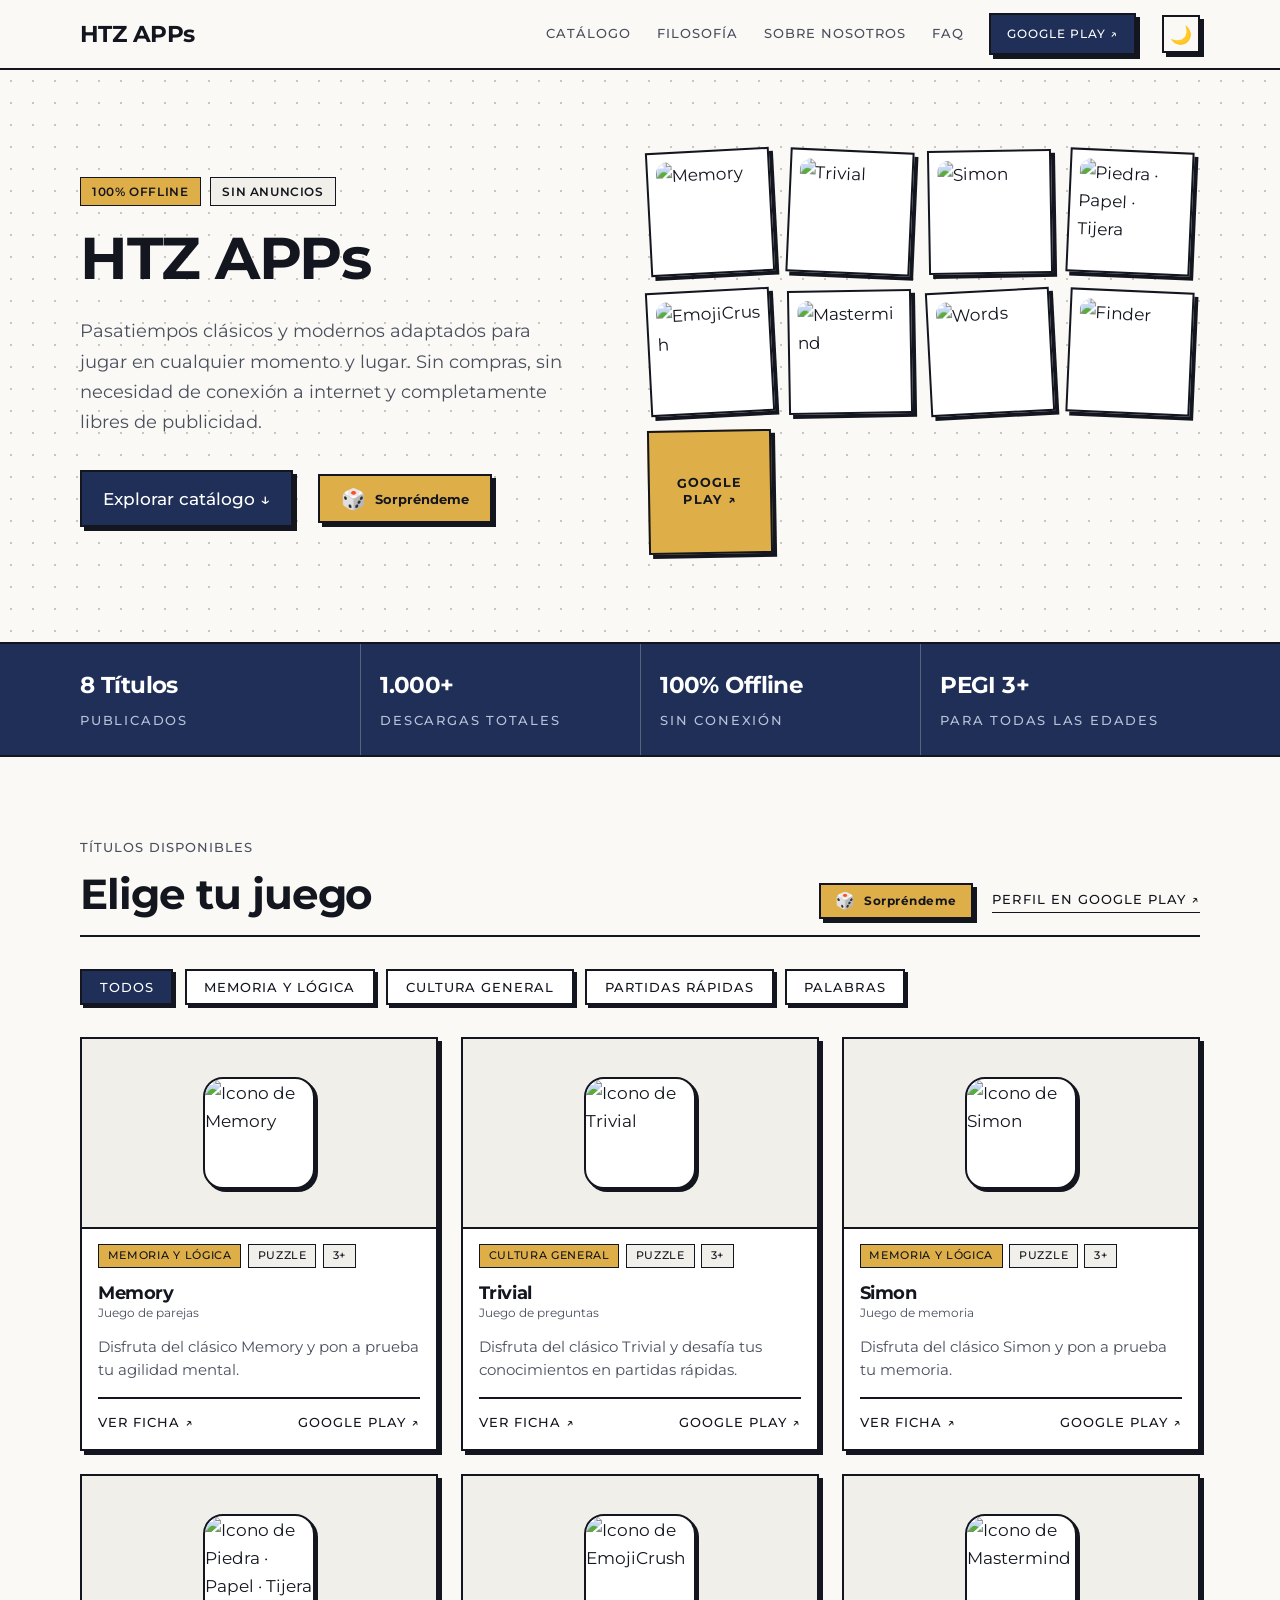
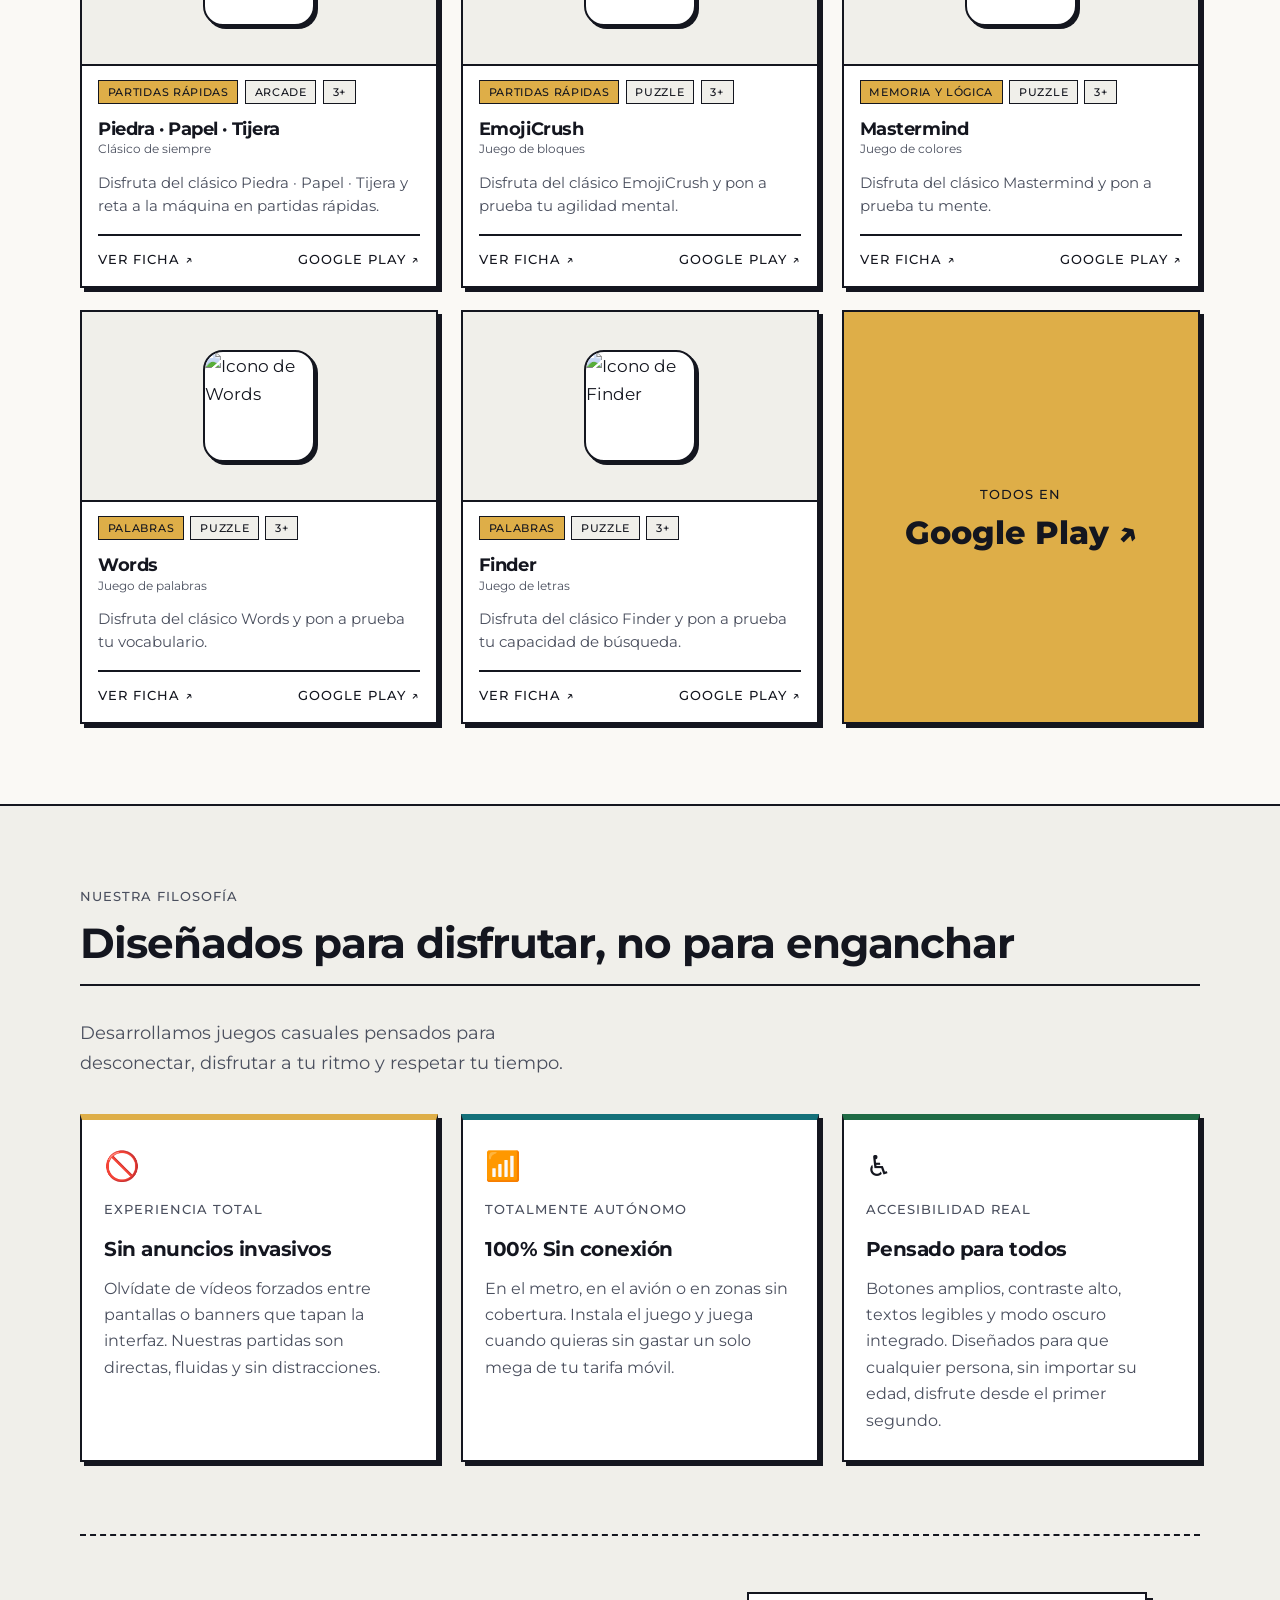
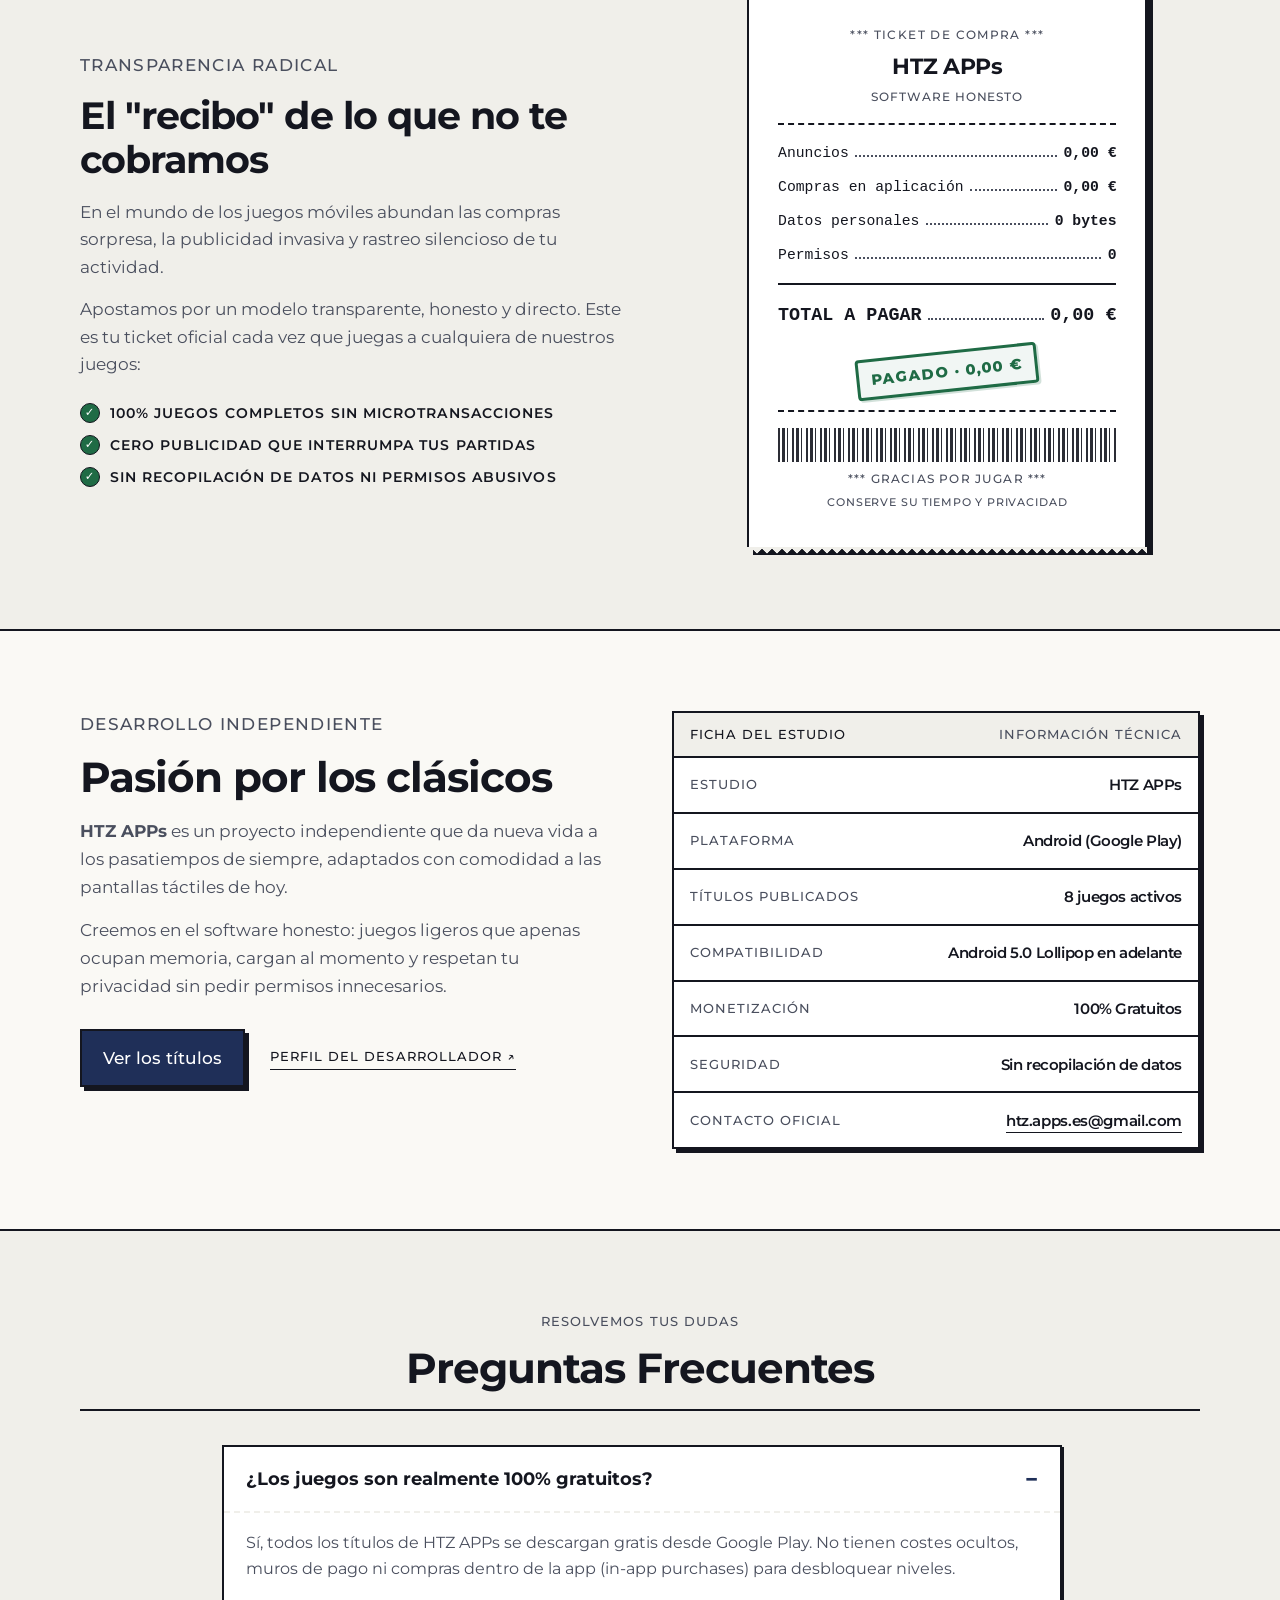
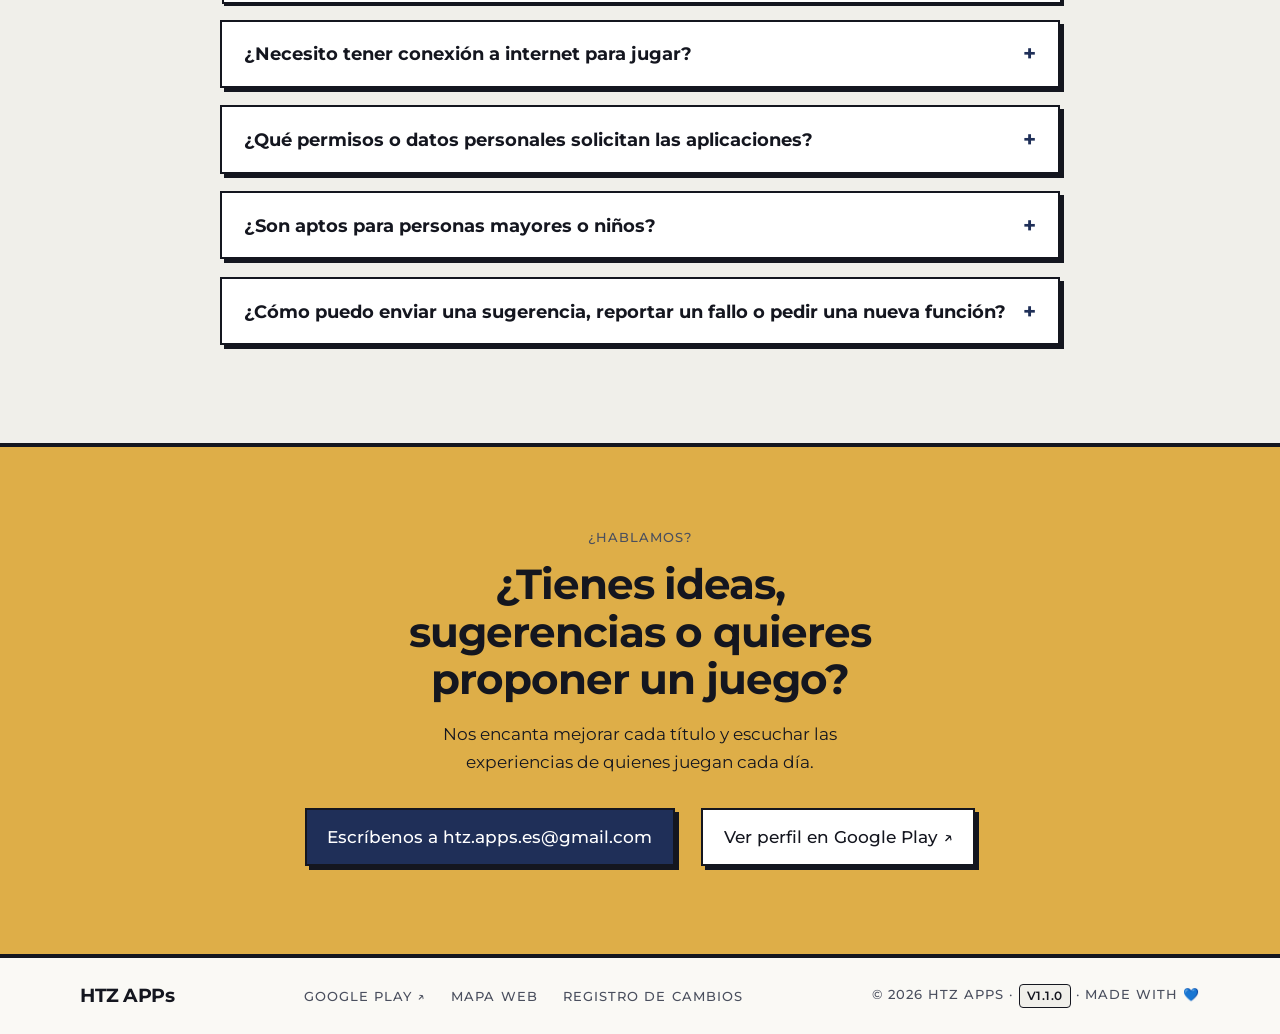
==== commit e2e7dc22: "Main version 1.1.0 Add changelog page" ====
--- a/index.html
+++ b/index.html
@@ -472,10 +472,11 @@
             >Google Play ↗</a
           >
           <a href="sitemap.html">Mapa web</a>
+          <a href="changelog.html">Registro de cambios</a>
         </nav>
         <small class="mono"
           >© <span id="year"></span> HTZ APPs ·
-          <span class="foot-version">v1.0.4</span> · Made with 💙</small
+          <span class="foot-version">v1.1.0</span> · Made with 💙</small
         >
       </div>
     </footer>
--- a/styles.css
+++ b/styles.css
@@ -263,6 +263,49 @@
 .terminal-pre .t-meta{color:#6272a4}
 .terminal-pre .t-sub{color:#9da4b4}
 
+/* ===== PÁGINA CHANGELOG / HISTORIAL DE VERSIONES ===== */
+.changelog-header{padding:3.5rem 0 2.8rem;background:radial-gradient(circle,#c9c7bd 1px,transparent 1.3px) 0 0/22px 22px,var(--bg);border-bottom:2px solid var(--ink)}
+.changelog-stats{display:flex;gap:.8rem;flex-wrap:wrap;margin:1.4rem 0 1.2rem}
+.changelog-actions{display:flex;gap:1rem;align-items:center;flex-wrap:wrap;margin-top:1.4rem}
+.changelog-toolbar{display:flex;justify-content:space-between;align-items:center;gap:1.2rem;margin:2.5rem 0 2rem;flex-wrap:wrap}
+.changelog-controls{display:flex;align-items:center;gap:1rem;flex-wrap:wrap;flex:1}
+.changelog-search-wrap{position:relative;min-width:240px;flex:1;max-width:360px}
+.changelog-search{width:100%;padding:.6rem 1rem .6rem 2.4rem;border:2px solid var(--ink);box-shadow:3px 3px 0 var(--ink);font-family:inherit;font-size:.85rem;background:#fff;color:var(--ink)}
+.changelog-search-icon{position:absolute;left:.8rem;top:50%;transform:translateY(-50%);pointer-events:none;font-size:.9rem}
+.changelog-filters{display:flex;gap:.5rem;flex-wrap:wrap}
+.changelog-jumps{display:flex;align-items:center;gap:.4rem;flex-wrap:wrap;padding:.45rem .8rem;background:var(--gray);border:2px solid var(--ink);box-shadow:var(--sh)}
+.changelog-jumps span{font-size:.75rem;font-weight:700;color:var(--muted);letter-spacing:.05em}
+.changelog-jumps a{font-size:.78rem;font-weight:700;text-decoration:none;color:var(--ink);padding:.2rem .45rem;border:1px solid transparent;transition:.12s}
+.changelog-jumps a:hover{background:#fff;border-color:var(--ink)}
+
+/* Timeline vertical de versiones */
+.changelog-timeline{position:relative;padding-left:2.4rem;margin:2.5rem 0 4rem}
+.changelog-timeline::before{content:"";position:absolute;top:1.2rem;bottom:2rem;left:.85rem;border-left:3px dashed var(--ink)}
+.changelog-version{position:relative;background:#fff;border:2px solid var(--ink);box-shadow:6px 6px 0 var(--ink);padding:1.8rem 2rem;margin-bottom:3rem;transition:transform .12s,box-shadow .12s}
+.changelog-version:hover{transform:translate(-2px,-2px);box-shadow:8px 8px 0 var(--ink)}
+.changelog-version.is-latest{border-left-width:6px;border-left-color:var(--gold)}
+.changelog-node-pin{position:absolute;top:1.8rem;left:-2.95rem;width:22px;height:22px;background:var(--gold);border:2.5px solid var(--ink);box-shadow:2px 2px 0 var(--ink);border-radius:50%;display:flex;align-items:center;justify-content:center}
+.changelog-node-pin::after{content:"";width:6px;height:6px;background:var(--ink);border-radius:50%}
+.changelog-vhead{display:flex;align-items:flex-start;justify-content:space-between;gap:1.2rem;flex-wrap:wrap;padding-bottom:1.2rem;border-bottom:2px solid var(--ink);margin-bottom:1.4rem}
+.changelog-vtitle{display:flex;align-items:center;gap:.8rem;flex-wrap:wrap}
+.changelog-vtag{font-size:1.3rem;font-weight:800;letter-spacing:-.02em}
+.changelog-date{font-size:.85rem;color:var(--muted);font-weight:600}
+.changelog-vbadge{font-size:.75rem;padding:.25rem .6rem;border:1.5px solid var(--ink);background:var(--gold);color:#181a20;font-weight:700;letter-spacing:.04em;box-shadow:2px 2px 0 var(--ink)}
+.changelog-vlead{font-size:1.05rem;color:var(--ink);font-weight:600;line-height:1.5;margin-bottom:1.4rem}
+.changelog-items{list-style:none;padding:0;margin:0;display:flex;flex-direction:column;gap:.9rem}
+.changelog-item{display:flex;align-items:flex-start;gap:.9rem;padding:.85rem 1rem;background:var(--gray);border:1.5px solid var(--ink);box-shadow:2px 2px 0 var(--ink);font-size:.95rem;line-height:1.55;transition:background .12s}
+.changelog-item:hover{background:#f7f6f1}
+.changelog-item-tag{font-size:.72rem;font-weight:700;letter-spacing:.04em;padding:.2rem .55rem;border:1.5px solid var(--ink);white-space:nowrap;flex-shrink:0}
+.changelog-item-tag.feat{background:#d4f7e2;color:#0f5132}
+.changelog-item-tag.ui{background:#e0e7ff;color:#1e1b4b}
+.changelog-item-tag.fix{background:#fed7aa;color:#7c2d12}
+.changelog-item-tag.a11y{background:#fef08a;color:#713f12}
+.changelog-item-tag.mobile{background:#cffafe;color:#164e63}
+.changelog-item-tag.perf{background:#fbcfe8;color:#831843}
+.changelog-item-content{flex:1;min-width:0}
+.changelog-item-content strong{color:var(--ink)}
+.changelog-empty{text-align:center;padding:3rem 1.5rem;background:#fff;border:2px dashed var(--ink);margin:2rem 0}
+
 /* ===== RESPONSIVE (TABLET & MOBILE) ===== */
 
 @media (max-width: 960px) {
@@ -322,6 +365,13 @@
   .tree-card-btn { text-align: center; }
   .tree-card-root { flex-direction: column; align-items: flex-start; }
   .tree-controls-group { width: 100%; justify-content: flex-start; }
+  .changelog-timeline { padding-left: 1.6rem; }
+  .changelog-timeline::before { left: .45rem; }
+  .changelog-node-pin { left: -1.95rem; width: 18px; height: 18px; top: 1.4rem; }
+  .changelog-version { padding: 1.4rem 1.2rem; }
+  .changelog-item { flex-direction: column; gap: .4rem; }
+  .changelog-toolbar { gap: 1rem; }
+  .changelog-jumps { width: 100%; justify-content: flex-start; }
 }
 
 @media (max-width: 540px) {
@@ -526,6 +576,31 @@
 [data-theme="dark"] .terminal-pre .t-meta { color: #8b97b8; }
 [data-theme="dark"] .terminal-pre .t-sub { color: #b9c1d9; }
 
+/* ---- Changelog en Dark Mode ---- */
+[data-theme="dark"] .changelog-header { background: radial-gradient(circle,#2e3141 1px,transparent 1.3px) 0 0/22px 22px,var(--bg); border-bottom-color: var(--border); }
+[data-theme="dark"] .changelog-search { background: var(--surf); border-color: var(--border); box-shadow: 3px 3px 0 rgba(230,227,216,.14); color: var(--ink); }
+[data-theme="dark"] .changelog-jumps { background: var(--surf); border-color: var(--border); }
+[data-theme="dark"] .changelog-jumps span { color: var(--muted); }
+[data-theme="dark"] .changelog-jumps a { color: var(--ink); }
+[data-theme="dark"] .changelog-jumps a:hover { background: var(--surf2); border-color: var(--border); }
+[data-theme="dark"] .changelog-timeline::before { border-left-color: rgba(230,227,216,.35); }
+[data-theme="dark"] .changelog-version { background: var(--surf); border-color: var(--border); box-shadow: 6px 6px 0 rgba(230,227,216,.14); }
+[data-theme="dark"] .changelog-version:hover { box-shadow: 8px 8px 0 rgba(230,227,216,.25); }
+[data-theme="dark"] .changelog-version.is-latest { border-left-color: var(--gold); }
+[data-theme="dark"] .changelog-vhead { border-bottom-color: var(--border); }
+[data-theme="dark"] .changelog-node-pin { background: var(--gold); border-color: #181a20; }
+[data-theme="dark"] .changelog-node-pin::after { background: #181a20; }
+[data-theme="dark"] .changelog-vbadge { background: var(--gold); color: #181a20; border-color: var(--gold); box-shadow: 2px 2px 0 rgba(230,227,216,.2); }
+[data-theme="dark"] .changelog-item { background: var(--surf2); border-color: var(--border); box-shadow: 2px 2px 0 rgba(230,227,216,.12); }
+[data-theme="dark"] .changelog-item:hover { background: #2d344a; }
+[data-theme="dark"] .changelog-item-tag.feat { background: rgba(82,196,138,.2); color: #6ee7b7; border-color: #34d399; }
+[data-theme="dark"] .changelog-item-tag.ui { background: rgba(99,102,241,.2); color: #a5b4fc; border-color: #818cf8; }
+[data-theme="dark"] .changelog-item-tag.fix { background: rgba(251,146,60,.2); color: #fdba74; border-color: #fb923c; }
+[data-theme="dark"] .changelog-item-tag.a11y { background: rgba(250,204,21,.2); color: #fde047; border-color: #facc15; }
+[data-theme="dark"] .changelog-item-tag.mobile { background: rgba(6,182,212,.2); color: #67e8f9; border-color: #22d3ee; }
+[data-theme="dark"] .changelog-item-tag.perf { background: rgba(244,114,182,.2); color: #f472b6; border-color: #ec4899; }
+[data-theme="dark"] .changelog-empty { background: var(--surf); border-color: var(--border); }
+
 /* ---- FAQ ---- */
 [data-theme="dark"] .faq-item        { background:var(--surf); border-color:var(--border); }
 [data-theme="dark"] .faq-item[open]  { background:var(--surf2); }
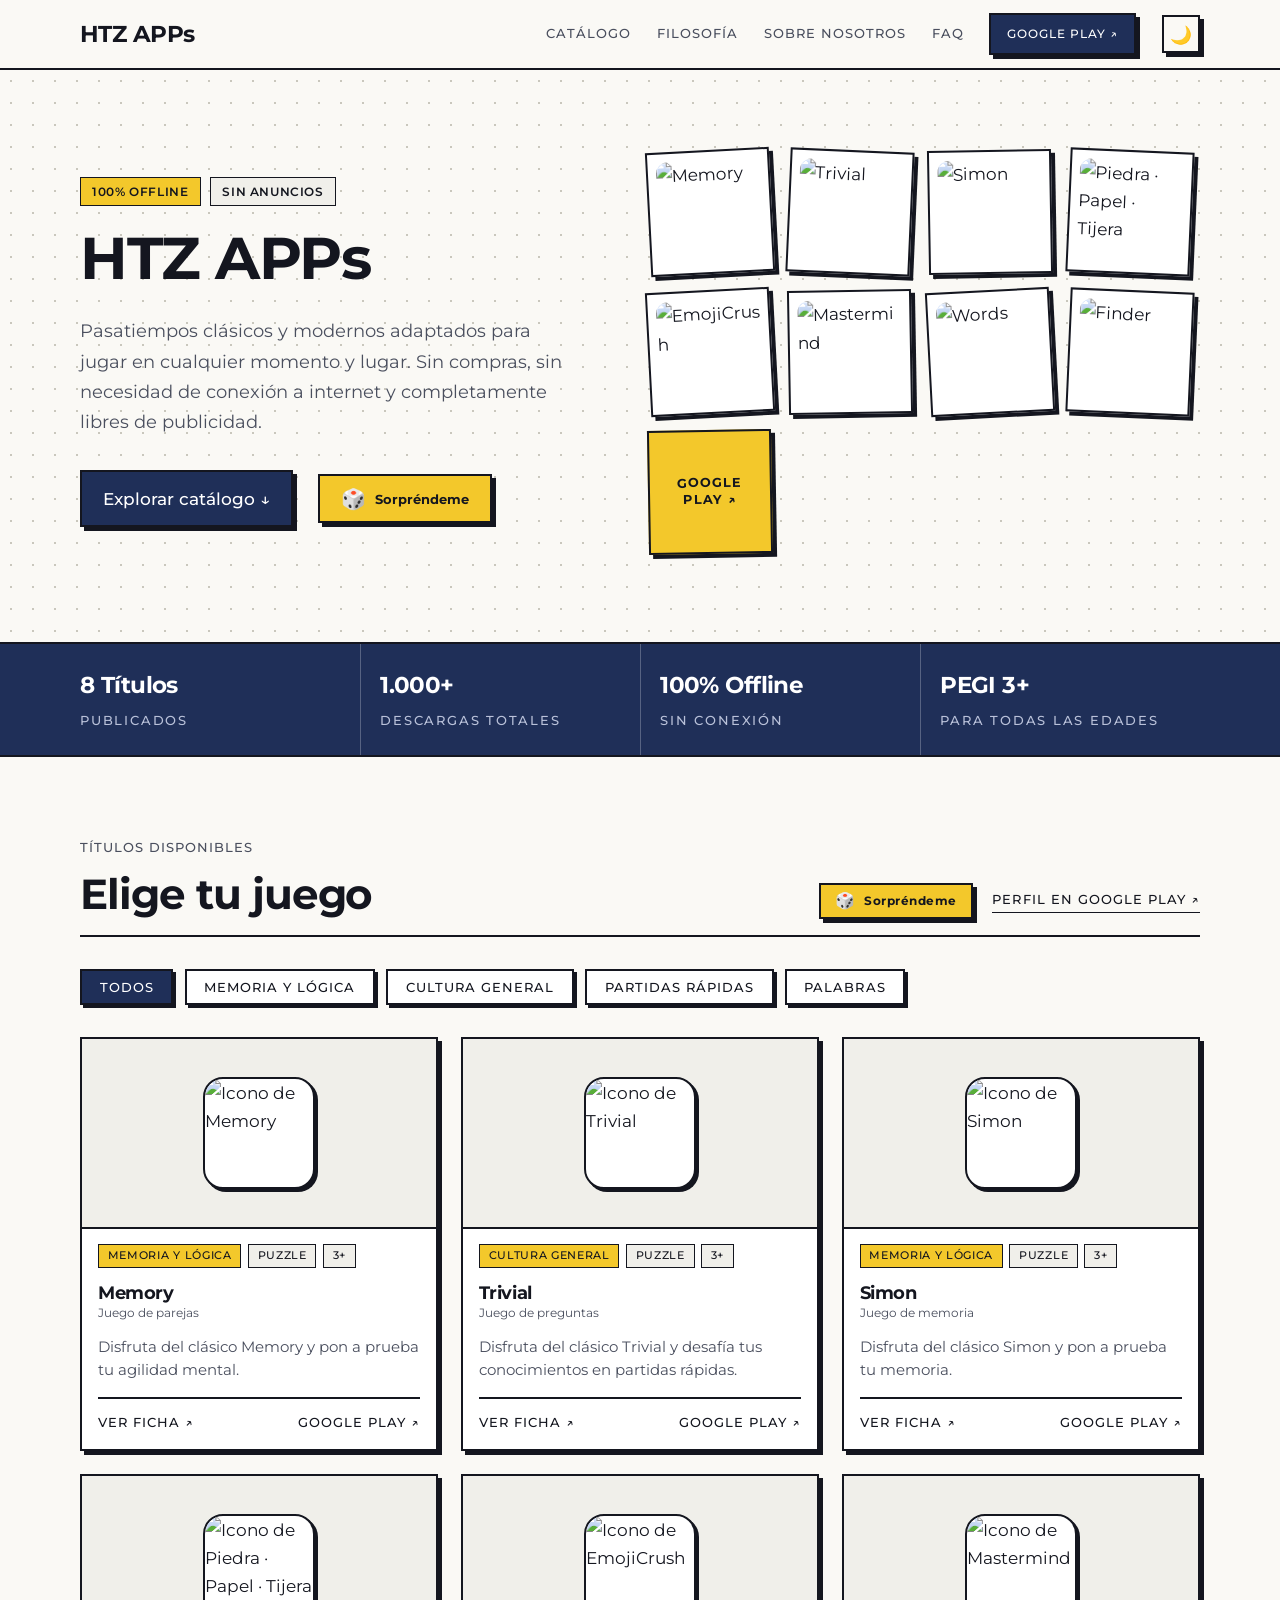
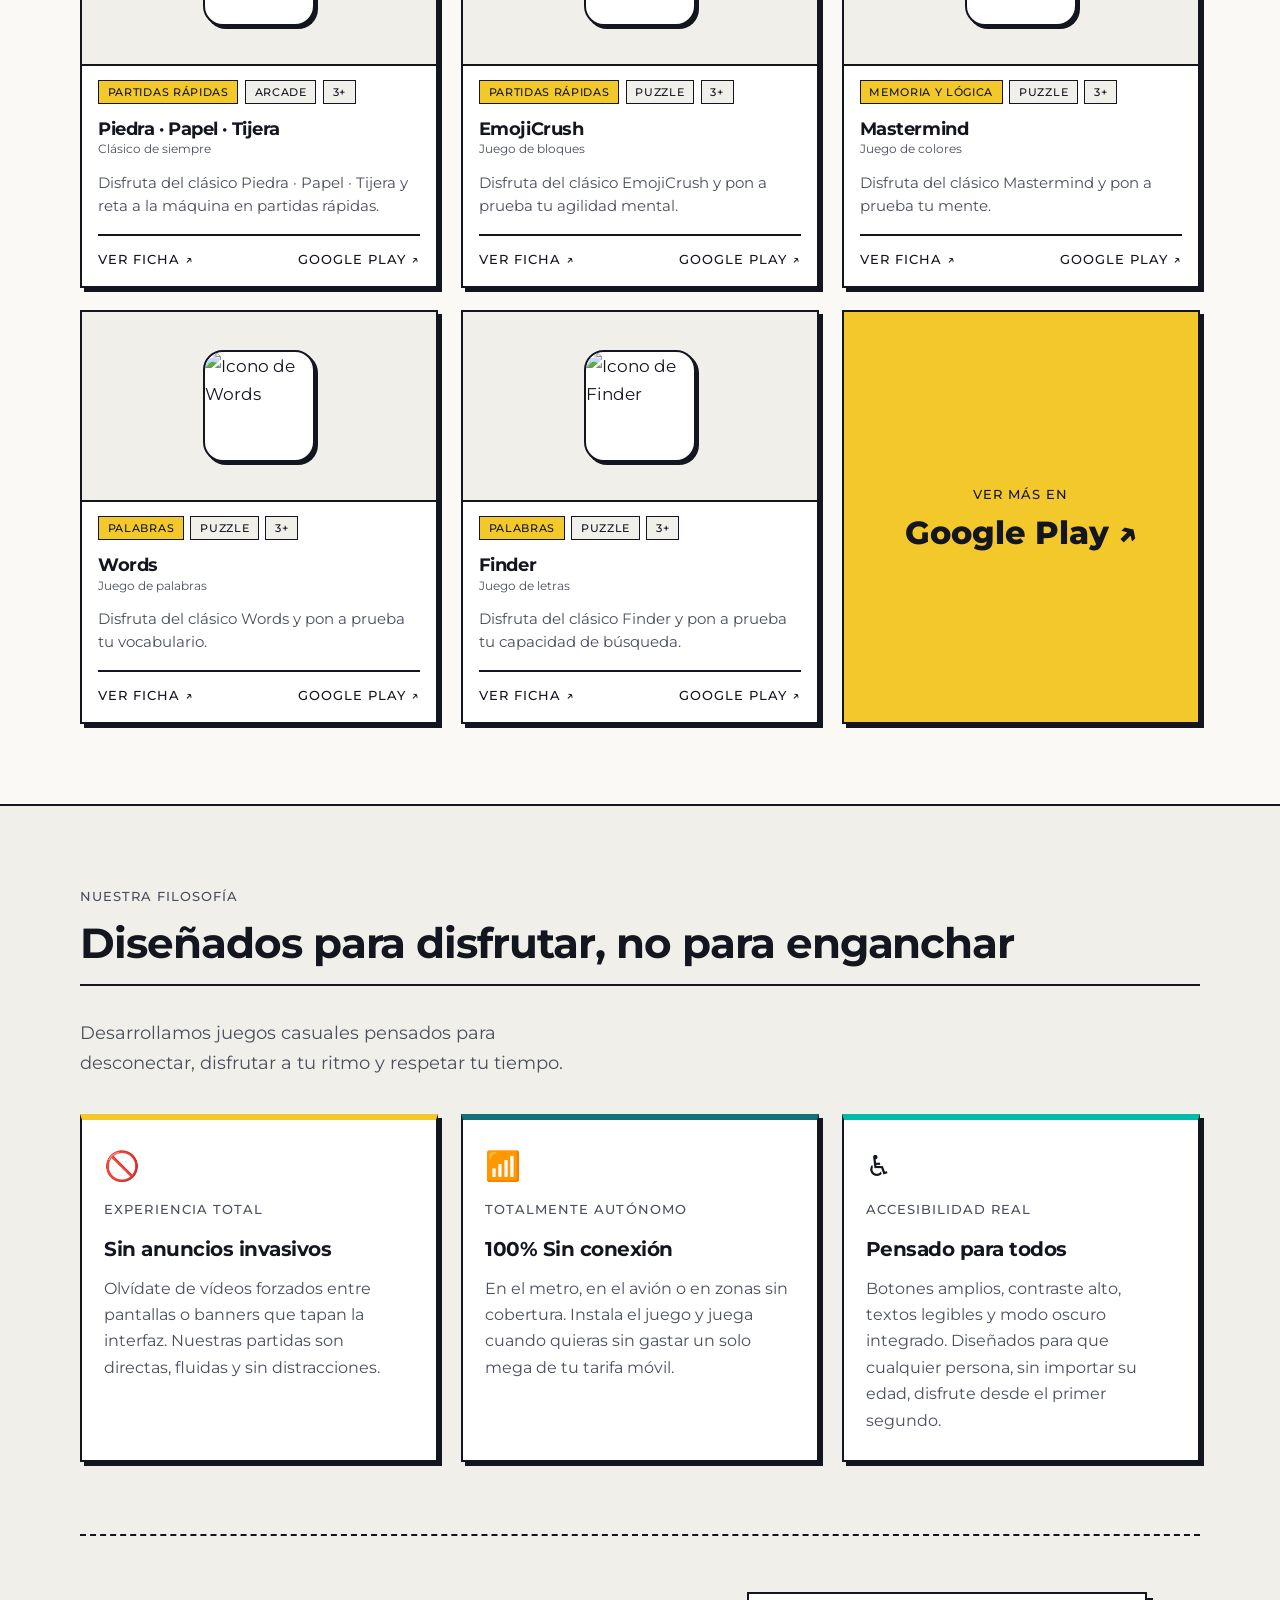
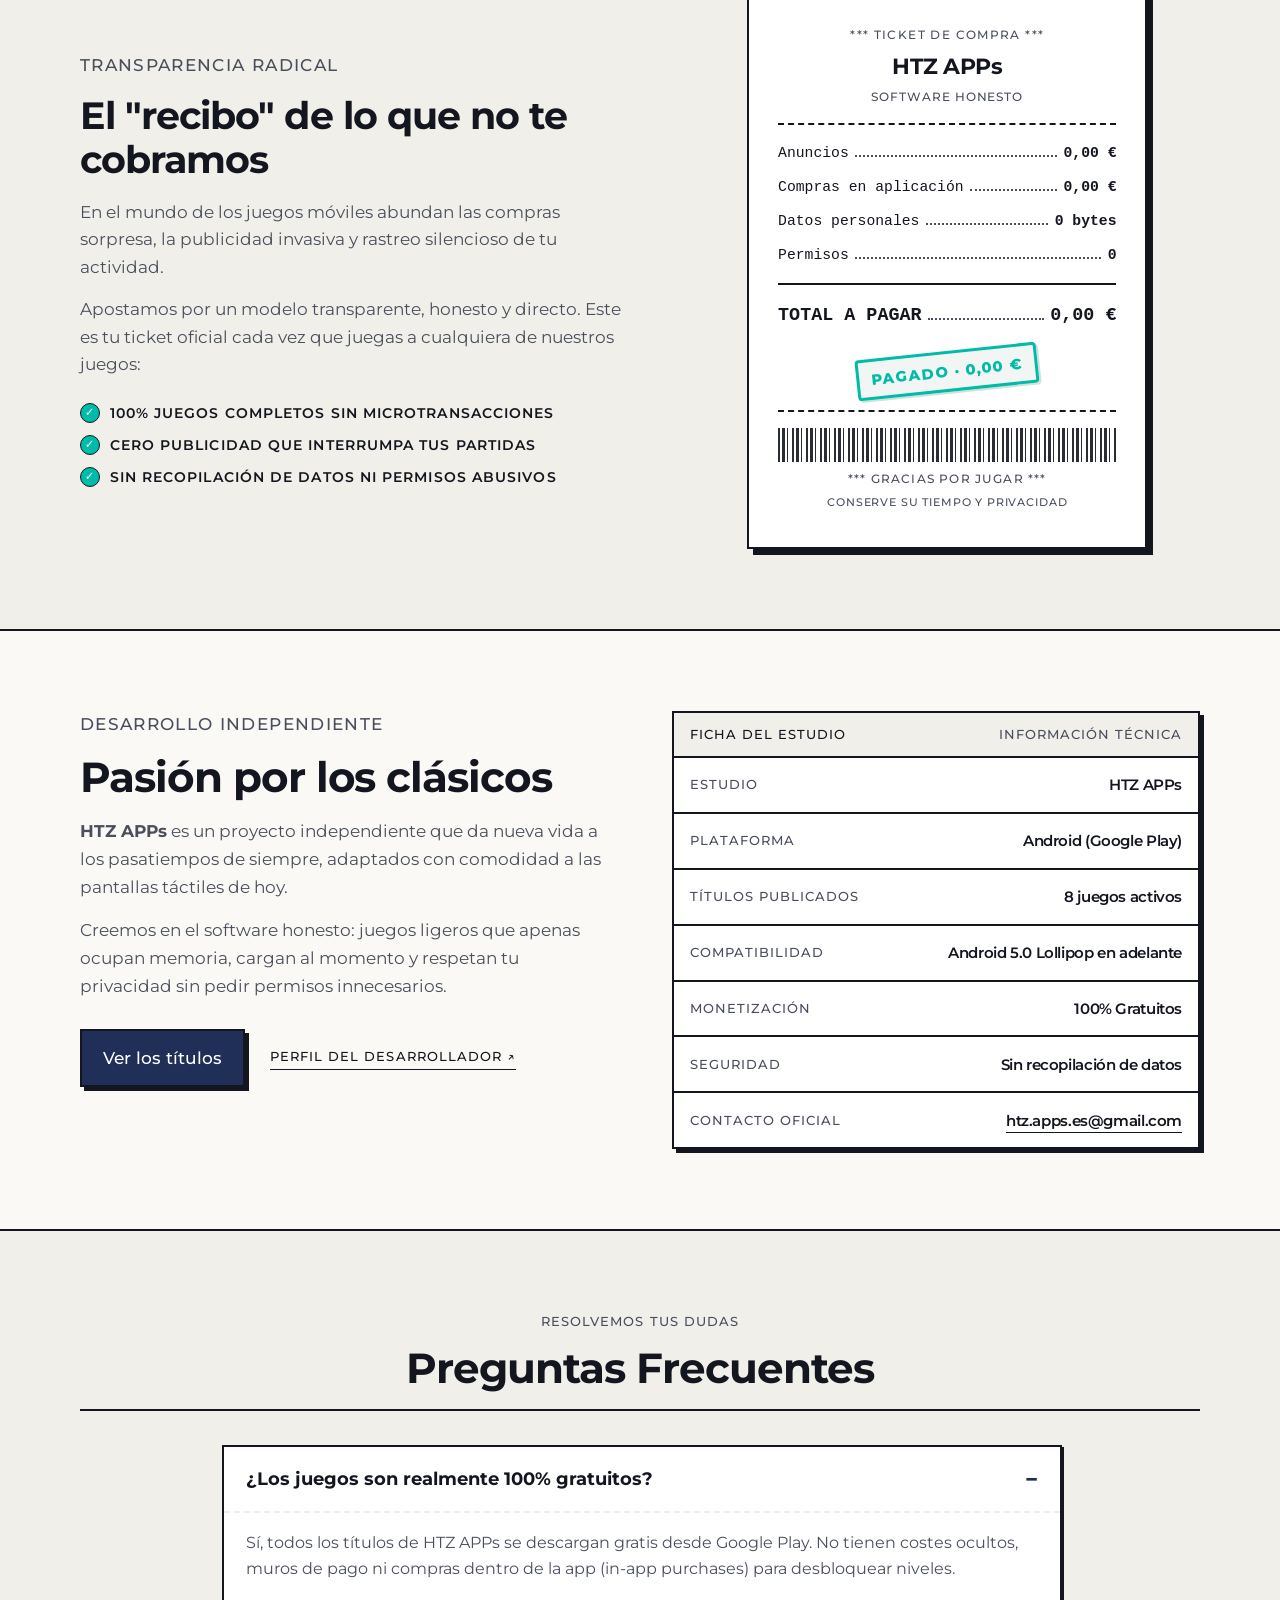
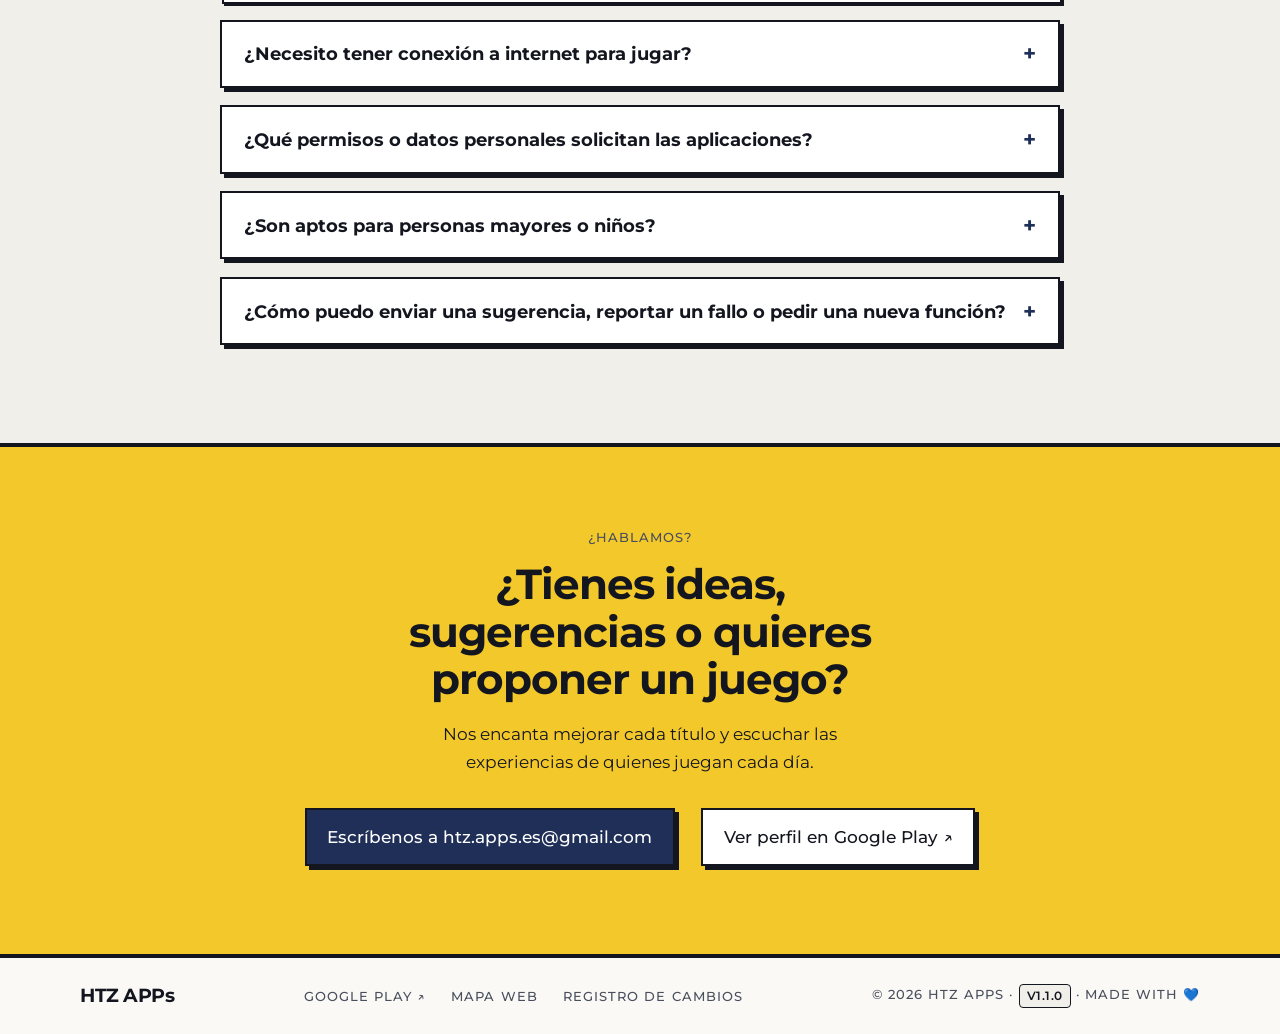
==== commit c7dcfc8f: "Main version 1.1.0 Google site verification" ====
--- a/index.html
+++ b/index.html
@@ -686,7 +686,7 @@
         ).join("") +
         `
   <a class="game pcard cta-card" data-group="todos" href="${PLAY}" target="_blank" rel="noopener">
-    <span class="mono">Todos en</span><strong>Google Play ↗</strong>
+    <span class="mono">Ver más en</span><strong>Google Play ↗</strong>
   </a>`;
 
       // ---- filtros ----
--- a/styles.css
+++ b/styles.css
@@ -1,4 +1,4 @@
-:root{--bg:#faf9f5;--ink:#14161f;--navy:#1f2f58;--gold:#deae48;--gray:#f0efea;--muted:#4a4f5e;--teal:#14717a;--green:#1f6b45;--sh:4px 4px 0 var(--ink)}
+:root{--bg:#faf9f5;--ink:#14161f;--navy:#1f2f58;--gold:#F3C82B;--gray:#f0efea;--muted:#4a4f5e;--teal:#14717a;--green:#00BBA7;--sh:4px 4px 0 var(--ink)}
 *{box-sizing:border-box;margin:0;padding:0}
 html{scroll-behavior:smooth;scroll-padding-top:70px;overflow-x:clip}
 body{font-family:Montserrat,system-ui,sans-serif;background:var(--bg);color:var(--ink);line-height:1.65;font-size:17px;overflow-x:clip;overflow-wrap:break-word}
@@ -201,7 +201,7 @@
 .receipt-barcode{height:34px;background:repeating-linear-gradient(90deg,var(--ink) 0,var(--ink) 2px,transparent 2px,transparent 4px,var(--ink) 4px,var(--ink) 7px,transparent 7px,transparent 9px,var(--ink) 9px,var(--ink) 10px,transparent 10px,transparent 14px);margin-bottom:.55rem;opacity:.9}
 .receipt-thanks{display:block;font-size:.74rem;letter-spacing:.1em;color:var(--muted)}
 .receipt-foot small{display:block;font-size:.66rem;color:var(--muted);margin-top:.25rem}
-.receipt-sawtooth{position:absolute;bottom:-9px;left:-2px;right:-2px;height:9px;background-image:linear-gradient(135deg,var(--gray) 4.5px,transparent 5px),linear-gradient(-135deg,var(--gray) 4.5px,transparent 5px);background-size:10px 9px;background-repeat:repeat-x}
+
 
 /* ===== PÁGINA SITEMAP & TREE VIEW ===== */
 .sitemap-header{padding:3.5rem 0 2.8rem;background:radial-gradient(circle,#c9c7bd 1px,transparent 1.3px) 0 0/22px 22px,var(--bg);border-bottom:2px solid var(--ink)}
@@ -460,9 +460,9 @@
   /* Marca — ajustados para oscuro */
   --navy: #2c3e78;   /* botones primarios: fondo */
   --accent:#5d9cf5;  /* links, chips activos, highlights */
-  --gold: #f5c842;   /* dorado — más luminoso que el claro para igual percepción */
-  --teal: #3ec6cf;
-  --green:#52c48a;
+  --gold: #F3C82B;   /* dorado — más luminoso que el claro para igual percepción */
+  --teal: #00B8DB;
+  --green:#00BBA7;
 
   /* Sombra neo-brutalista en oscuro */
   --sh:   4px 4px 0 rgba(230,227,216,.18);
